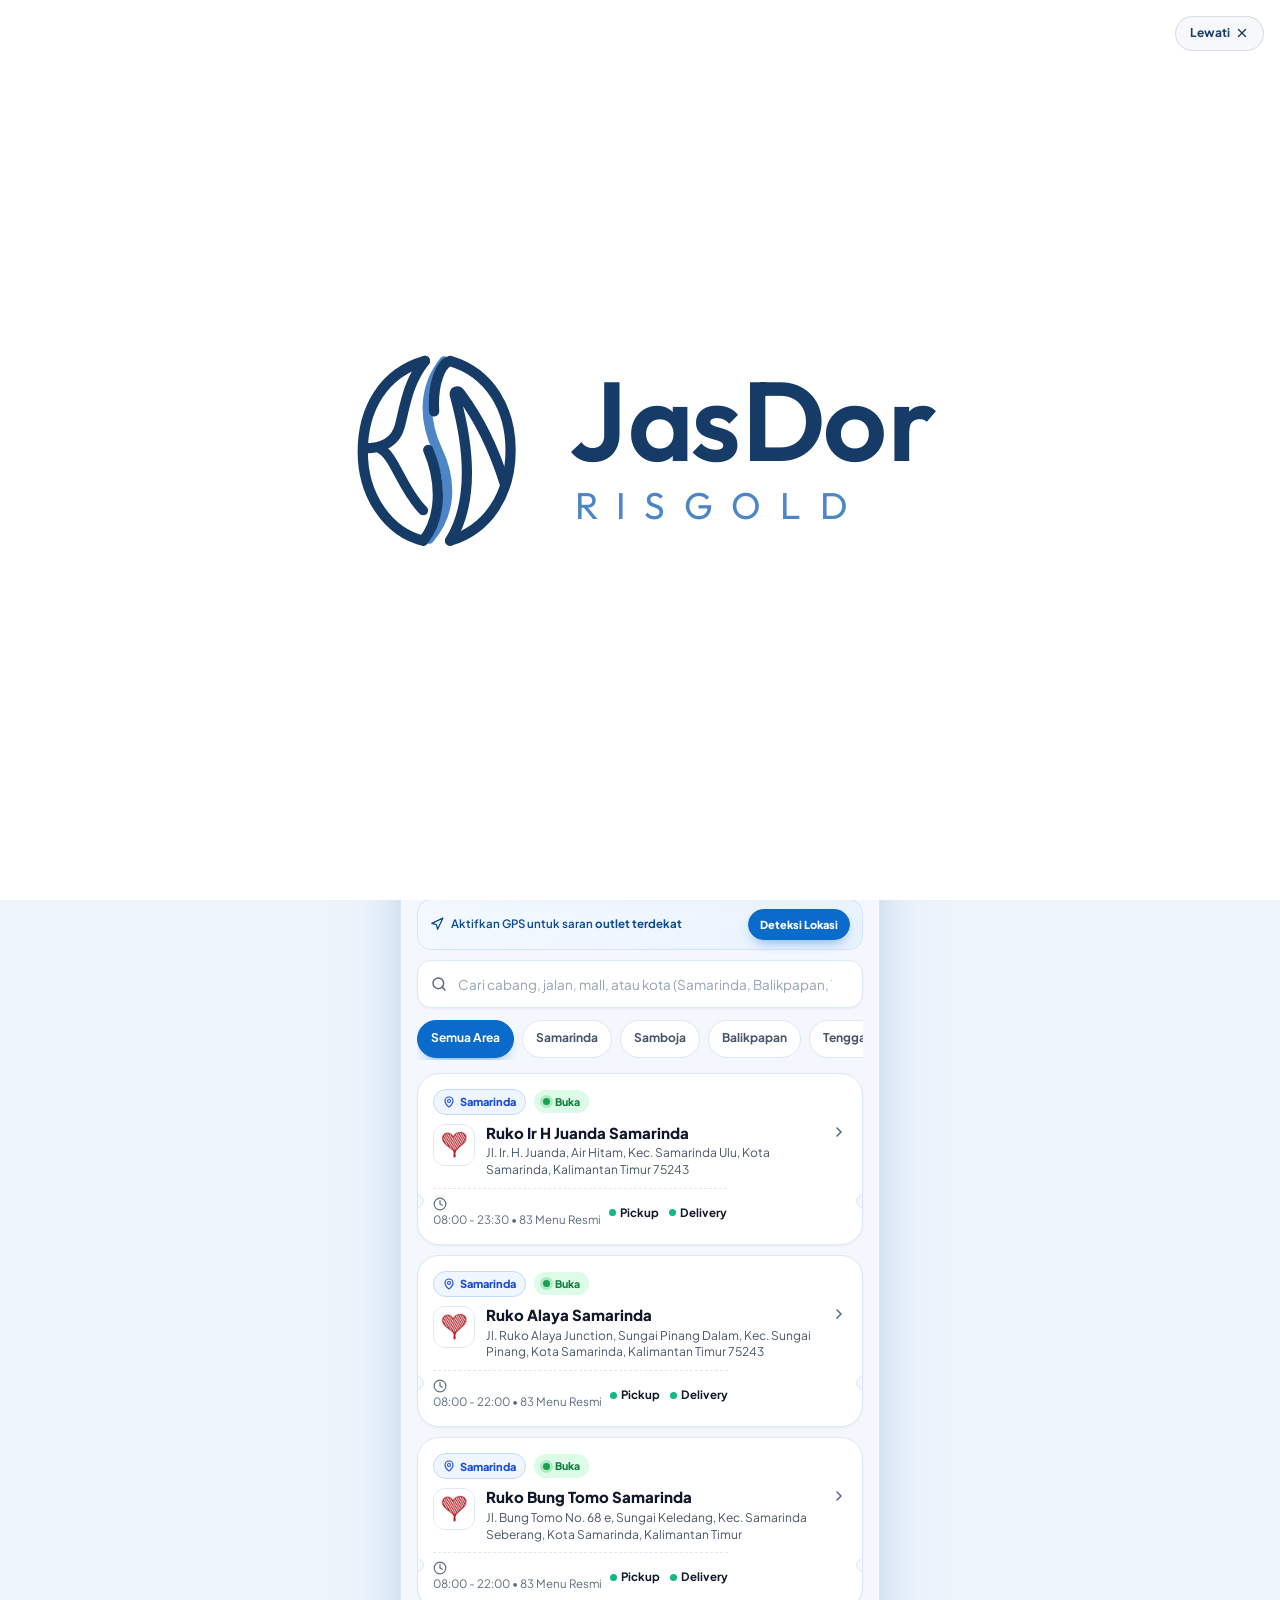
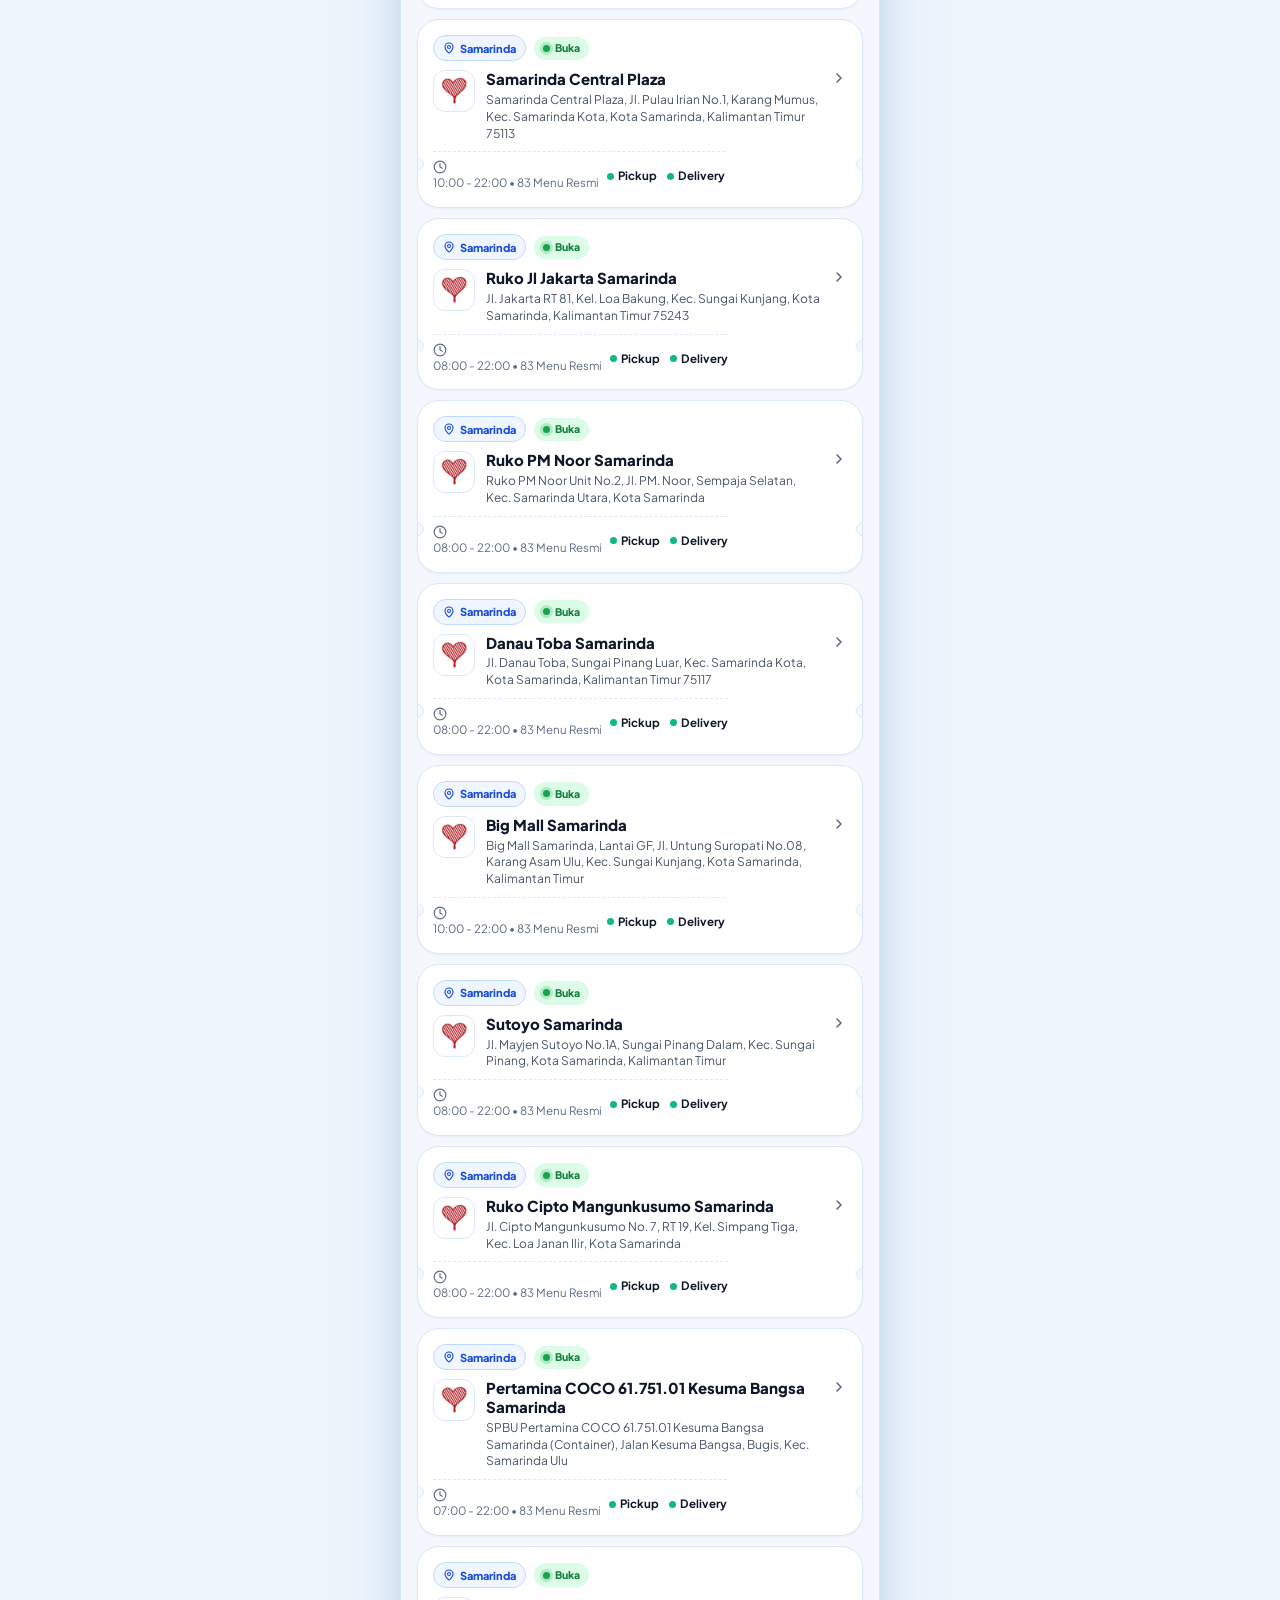
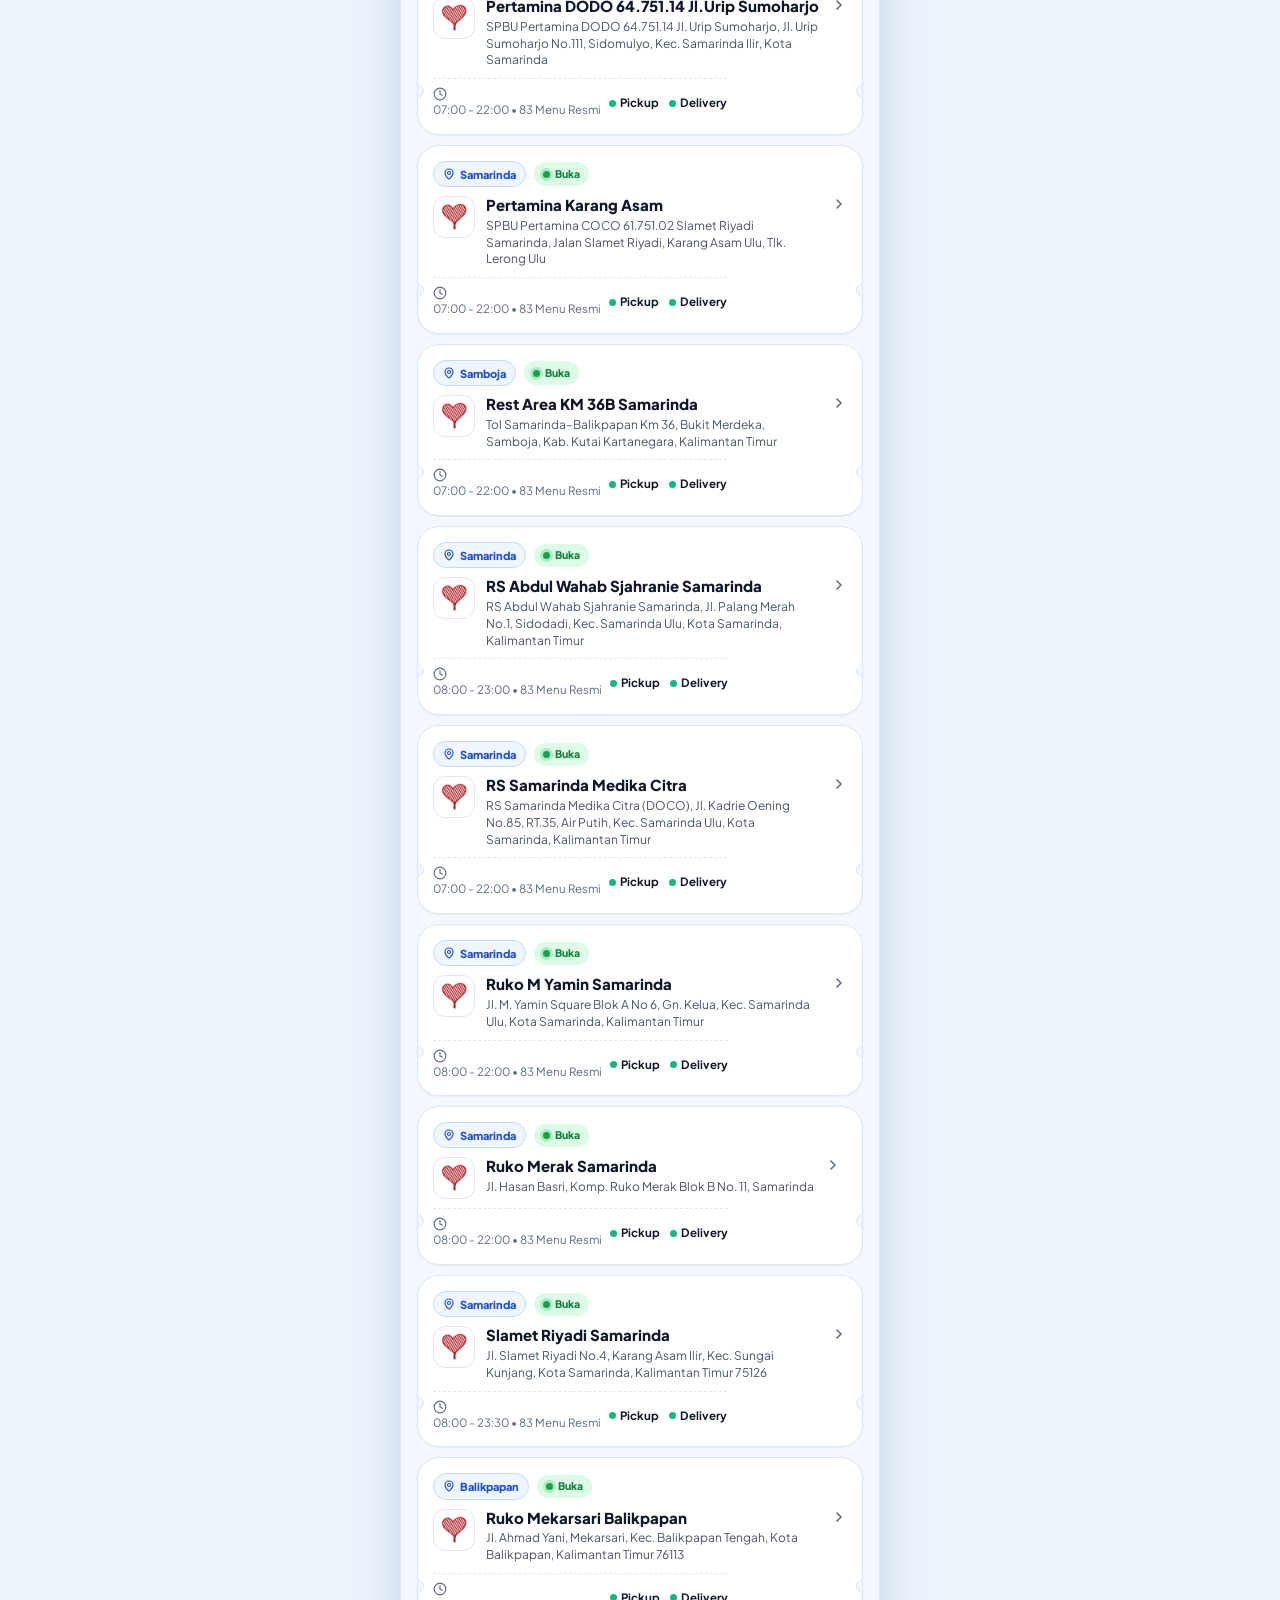
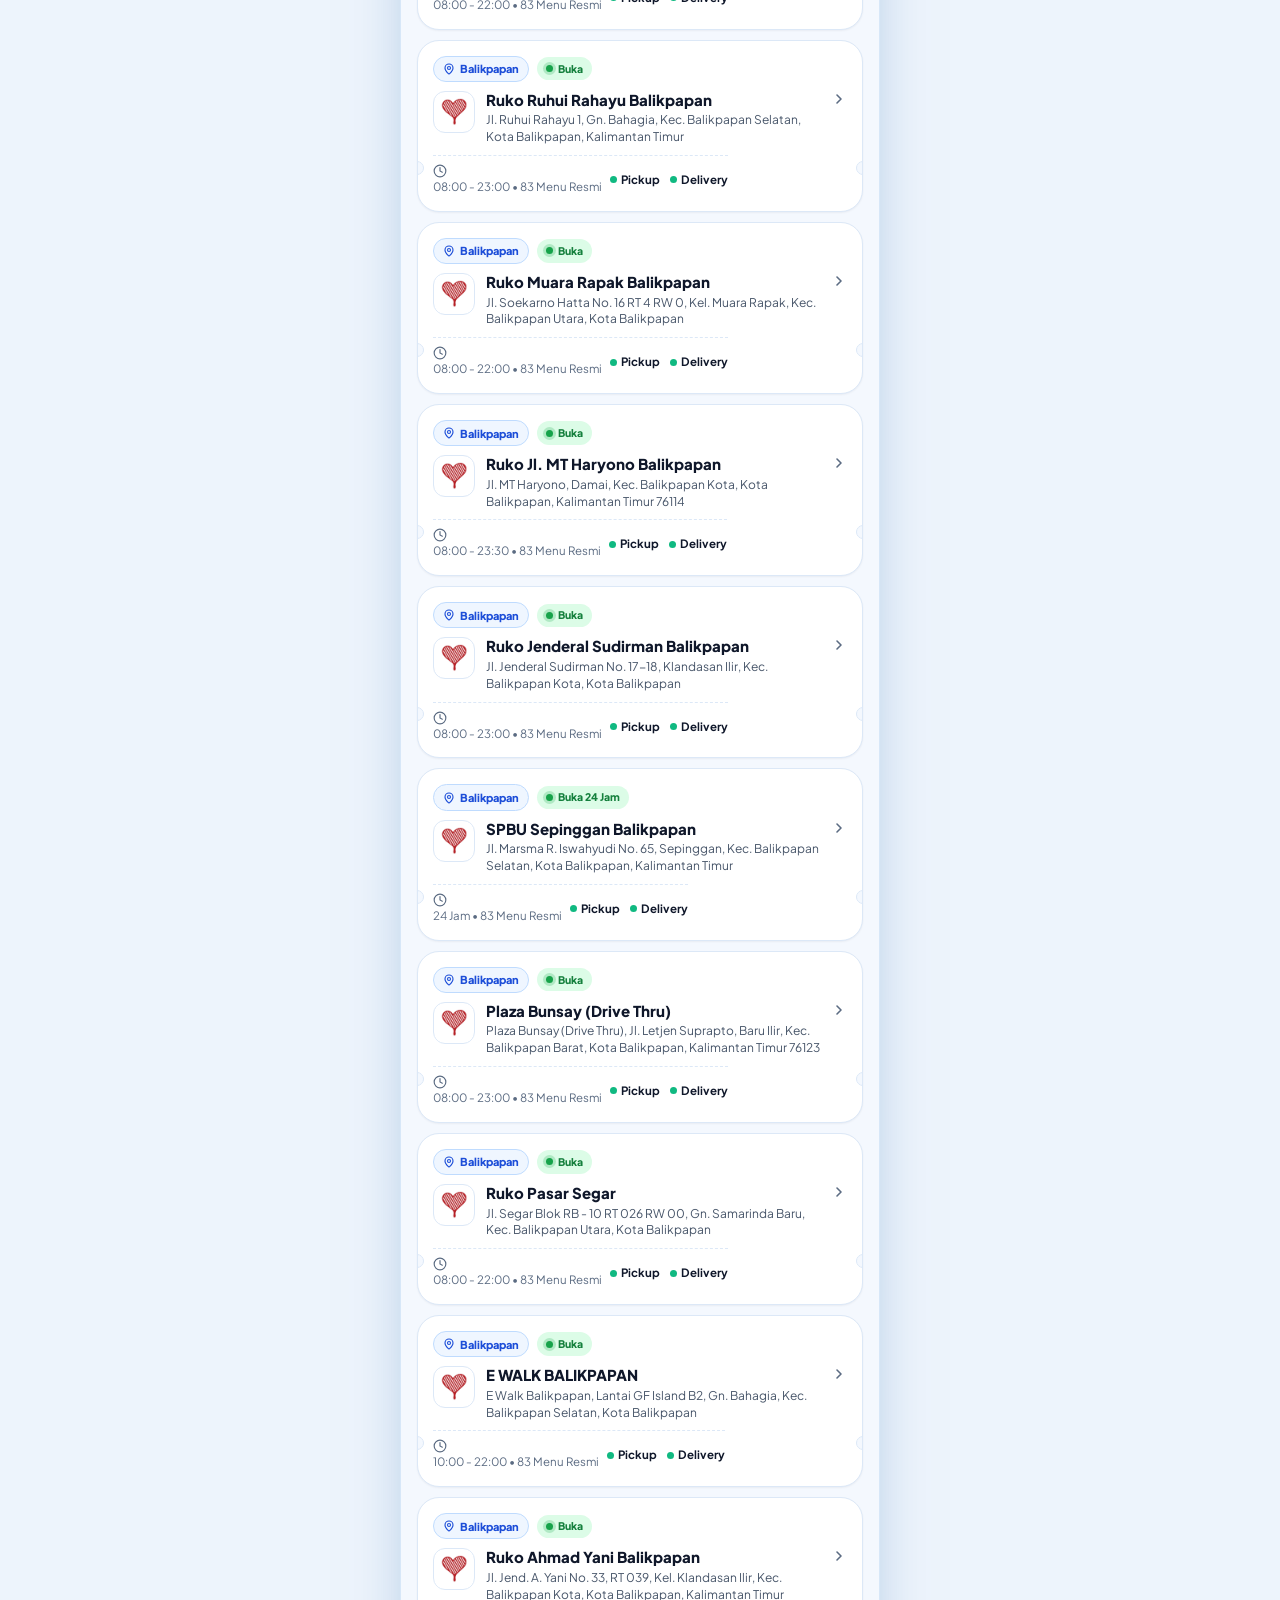
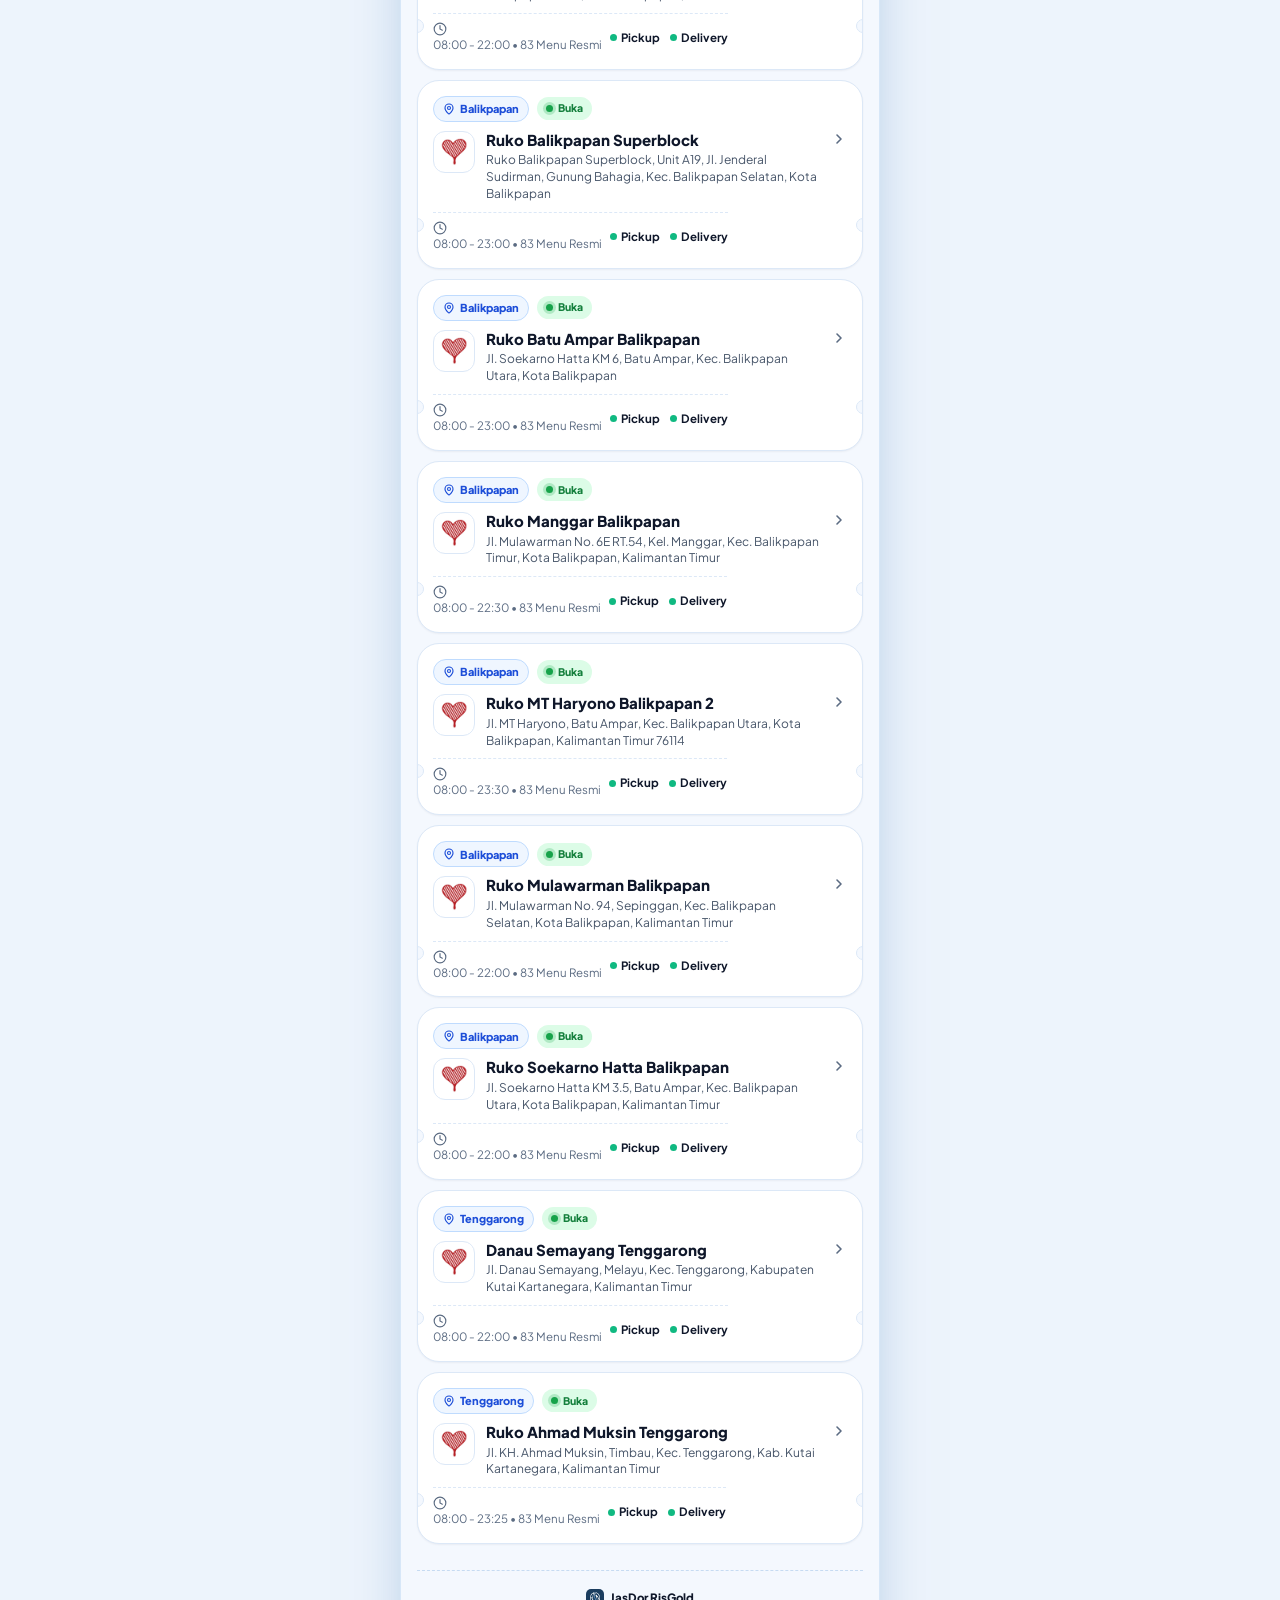
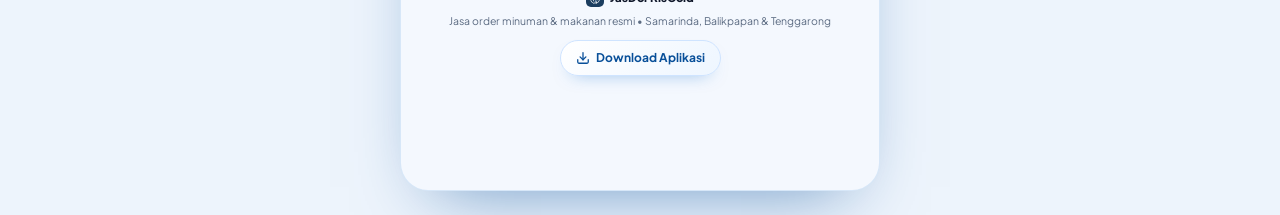
==== index.html @ 5df846c4 "feat: add digital JPG receipt, JasDor WA invoice, 1-tap admin partner share, and verified /review te" ====
<!DOCTYPE html>
<html lang="id">
<head>
  <meta charset="UTF-8" />
  <meta name="viewport" content="width=device-width, initial-scale=1, viewport-fit=cover" />
  <title>JasDor RisGold — Order Kopi &amp; Camilan Resmi Lebih Hemat</title>
  <meta name="description" content="Jasa order minuman dan makanan resmi dari Kopi Kenangan, Fore Coffee, dan Janji Jiwa di Samarinda, Balikpapan &amp; Tenggarong. Harga promo, pesanan rapi lewat WhatsApp." />
  <meta name="robots" content="index, follow" />
  <link rel="canonical" href="https://jasdor.web.id/" />
  <meta name="theme-color" content="#0B6BCB" />
  <meta name="color-scheme" content="light" />
  <meta property="og:site_name" content="JasDor RisGold" />
  <meta property="og:title" content="JasDor RisGold — Order Kopi &amp; Camilan Resmi Lebih Hemat" />
  <meta property="og:description" content="Jasa order minuman &amp; makanan resmi dari Kopi Kenangan, Fore Coffee, dan Janji Jiwa dengan harga promo outlet di Kalimantan Timur." />
  <meta property="og:type" content="website" />
  <meta property="og:url" content="https://jasdor.web.id/" />
  <meta property="og:image" content="https://jasdor.web.id/src/assets/app-icon-512.png" />
  <meta property="og:image:width" content="512" />
  <meta property="og:image:height" content="512" />
  <script type="application/ld+json">
  {
    "@context": "https://schema.org",
    "@graph": [
      {
        "@type": "Organization",
        "name": "JasDor RisGold",
        "url": "https://jasdor.web.id/",
        "logo": {
          "@type": "ImageObject",
          "url": "https://jasdor.web.id/src/assets/app-icon-512.png",
          "width": 512,
          "height": 512
        }
      },
      {
        "@type": "WebSite",
        "name": "JasDor RisGold",
        "url": "https://jasdor.web.id/",
        "description": "Jasa order minuman dan makanan resmi dari Kopi Kenangan, Fore Coffee, dan Janji Jiwa dengan harga lebih hemat."
      }
    ]
  }
  </script>

  <link rel="icon" href="/favicon.ico" sizes="any" />
  <link rel="shortcut icon" href="/favicon.ico" />
  <link rel="icon" type="image/png" sizes="48x48" href="/src/assets/favicon-48.png" />
  <link rel="icon" type="image/png" sizes="96x96" href="/src/assets/favicon-96.png" />
  <link rel="icon" type="image/png" sizes="192x192" href="/src/assets/app-icon-192.png" />
  <link rel="apple-touch-icon" sizes="180x180" href="/src/assets/apple-touch-icon.png" />
  <link rel="manifest" href="manifest.webmanifest" />
  <meta name="apple-mobile-web-app-capable" content="yes" />
  <meta name="mobile-web-app-capable" content="yes" />
  <meta name="apple-mobile-web-app-status-bar-style" content="default" />
  <meta name="apple-mobile-web-app-title" content="JasDor RisGold" />

  <link rel="preconnect" href="https://fonts.googleapis.com" />
  <link rel="preconnect" href="https://fonts.gstatic.com" crossorigin />
  <link href="https://fonts.googleapis.com/css2?family=Inter:wght@400;500;600;700&family=Outfit:wght@400;500;600;700&family=Plus+Jakarta+Sans:wght@400;500;600;700;800&display=swap" rel="stylesheet" />
  <link rel="preload" as="image" href="src/assets/header-wordmark.webp" />

  <link rel="stylesheet" href="src/css/app.css?v=6.8" />
  <link rel="stylesheet" href="src/css/brand-themes.css?v=6.4" />
</head>
<body>
  <a class="skip-link" href="#app-main">Lewati ke konten utama</a>

  <div class="app-shell">
    <div class="app-top">
      <header id="app-header" class="app-header"></header>
      <div id="step-progress" class="step-progress is-hidden" aria-live="polite"></div>
    </div>

    <main id="app-main" class="app-main" tabindex="-1"></main>

    <div id="bottom-bar" class="bottom-bar"></div>
    <nav id="bottom-nav" class="bottom-nav" aria-label="Navigasi Utama"></nav>
  </div>

  <div id="splash-root"></div>
  <div id="sheet-root"></div>
  <div id="modal-root"></div>
  <div id="toast-root" class="toast-root" aria-live="polite" aria-atomic="true"></div>

  <noscript>
    <div class="noscript-note">
      Aplikasi ini membutuhkan JavaScript. Aktifkan JavaScript di browser untuk mulai memesan.
    </div>
  </noscript>

  <!-- Data (Modular per Brand) -->
  <script src="src/data/config.js?v=6.8"></script>
  <script src="src/data/brands/tomoro.js?v=6.2"></script>
  <script src="src/data/brands/fore.js?v=6.2"></script>
  <script src="src/data/brands/kenangan.js?v=6.2"></script>
  <script src="src/data/brands/janji-jiwa.js?v=6.2"></script>
  <script src="src/data/brands.js?v=6.2"></script>
  <script src="src/data/outlets.js?v=6.2"></script>

  <!-- Core -->
  <script src="src/js/icons.js?v=6.7"></script>
  <script src="src/js/utils.js?v=6.7"></script>
  <script src="src/js/supabase-client.js?v=6.8"></script>
  <script src="src/js/store.js?v=6.2"></script>
  <script src="src/js/cart.js?v=6.2"></script>
  <script src="src/js/customizer.js?v=6.2"></script>
  <script src="src/js/whatsapp.js?v=6.8"></script>
  <script src="src/js/receipt-exporter.js?v=6.8"></script>
  <script src="src/js/splash-motion.js?v=6.4"></script>
  <script src="src/js/app.js?v=6.8"></script>
</body>
</html>
---- src/css/app.css ----
/* ============================================================
   DIBELIIN LEBIH MURAH — DESIGN SYSTEM
   Clean Blue Coffee Commerce
   Mobile-first • Blue & white • Professional
   ============================================================ */

/* ------------------------------------------------------------
   1. TOKENS
   ------------------------------------------------------------ */
:root {
  /* Surface */
  --bg: #f4f8fe;
  --bg-deep: #e8f1fc;
  --surface: #ffffff;
  --surface-soft: #eaf2fb;
  --surface-mute: #f7faff;

  /* Brand blue */
  --primary: #0b6bcb;
  --primary-strong: #084f99;
  --primary-ink: #0a4c90;
  --primary-soft: #e3f0ff;
  --primary-line: #cfe4ff;

  /* Ink */
  --ink: #0f172a;
  --body: #475569;
  --muted: #5b6b82;

  /* Lines */
  --border: #dce8f7;
  --border-strong: #c6dbf2;

  /* Status */
  --success: #047857;
  --success-soft: #ecfdf5;
  --warning: #b45309;
  --danger: #dc2626;
  --danger-soft: #fef2f2;
  --star: #f59e0b;
  --wa: #25d366;
  --wa-deep: #128c4a;

  /* Shape */
  --r-xs: 8px;
  --r-sm: 12px;
  --r-md: 14px;
  --r-lg: 18px;
  --r-xl: 24px;
  --r-2xl: 28px;

  /* Elevation */
  --shadow-xs: 0 1px 2px rgba(15, 23, 42, 0.05);
  --shadow-sm: 0 2px 10px -4px rgba(15, 23, 42, 0.12);
  --shadow-md: 0 16px 34px -22px rgba(11, 107, 203, 0.55);
  --shadow-lg: 0 30px 70px -34px rgba(8, 79, 153, 0.6);

  /* Motion */
  --ease: cubic-bezier(0.16, 1, 0.3, 1);
  --ease-out: cubic-bezier(0.22, 1, 0.36, 1);

  /* Layout */
  --shell: 480px;
  --pad: 16px;
  --safe-b: env(safe-area-inset-bottom, 0px);

  /* Typography — Official Coffee App Standard (Plus Jakarta Sans + Inter, Tabular Nums) */
  --font-heading: "Plus Jakarta Sans", "Inter", ui-sans-serif, system-ui, -apple-system,
    "Segoe UI", Roboto, sans-serif;
  --font-sans: "Plus Jakarta Sans", "Inter", ui-sans-serif, system-ui, -apple-system,
    "Segoe UI", Roboto, "Helvetica Neue", Arial, sans-serif;
  --font-mono: "Plus Jakarta Sans", "Inter", ui-sans-serif, system-ui, -apple-system,
    "Segoe UI", Roboto, sans-serif;
}

/* ------------------------------------------------------------
   2. RESET & BASE
   ------------------------------------------------------------ */
*,
*::before,
*::after {
  box-sizing: border-box;
}

html {
  -webkit-text-size-adjust: 100%;
  scroll-behavior: smooth;
  overflow-x: hidden;
  overflow-x: clip;
}

body {
  margin: 0;
  min-height: 100vh;
  min-height: 100dvh;
  overflow-x: clip;
  color: var(--ink);
  font-family: var(--font-sans);
  font-size: 15px;
  line-height: 1.55;
  font-feature-settings: "cv02", "cv03", "cv04", "cv11";
  background:
    radial-gradient(1100px 560px at 12% -8%, #dcebff 0%, transparent 55%),
    radial-gradient(900px 520px at 102% 6%, #e6f2ff 0%, transparent 52%),
    #edf4fc;
  -webkit-font-smoothing: antialiased;
  text-rendering: optimizeLegibility;
}

img,
svg {
  display: block;
  max-width: 100%;
}

img {
  border: 0;
}

button,
input,
select,
textarea {
  font: inherit;
  color: inherit;
}

button {
  cursor: pointer;
  -webkit-tap-highlight-color: transparent;
}

h1,
h2,
h3,
h4,
p {
  margin: 0;
}

a {
  color: var(--primary);
  text-decoration: none;
}

:where(button, a, input, select, textarea, [tabindex]):focus-visible {
  outline: 2px solid var(--primary);
  outline-offset: 2px;
}

::selection {
  background: var(--primary-soft);
  color: var(--primary-ink);
}

/* ------------------------------------------------------------
   3. UTILITIES
   ------------------------------------------------------------ */
.is-hidden {
  display: none !important;
}

.sr-only {
  position: absolute;
  width: 1px;
  height: 1px;
  padding: 0;
  margin: -1px;
  overflow: hidden;
  clip: rect(0, 0, 0, 0);
  white-space: nowrap;
  border: 0;
}

.no-scrollbar {
  scrollbar-width: none;
  -ms-overflow-style: none;
}

.no-scrollbar::-webkit-scrollbar {
  display: none;
}

.min-w-0 {
  min-width: 0;
}

.skip-link {
  position: fixed;
  top: 10px;
  left: 50%;
  z-index: 200;
  padding: 10px 16px;
  border-radius: 10px;
  background: var(--primary);
  color: #fff;
  font-size: 12px;
  font-weight: 700;
  transform: translate(-50%, -160%);
  transition: transform 0.2s var(--ease);
}

.skip-link:focus {
  transform: translate(-50%, 0);
}

/* Lucide size helpers (icons are inline SVG) */
.w-2\.5 { width: 0.625rem; }
.h-2\.5 { height: 0.625rem; }
.w-3 { width: 0.75rem; }
.h-3 { height: 0.75rem; }
.w-3\.5 { width: 0.875rem; }
.h-3\.5 { height: 0.875rem; }
.w-4 { width: 1rem; }
.h-4 { height: 1rem; }
.w-5 { width: 1.25rem; }
.h-5 { height: 1.25rem; }
.w-6 { width: 1.5rem; }
.h-6 { height: 1.5rem; }
.w-7 { width: 1.75rem; }
.h-7 { height: 1.75rem; }
.w-8 { width: 2rem; }
.h-8 { height: 2rem; }
.w-12 { width: 3rem; }
.h-12 { height: 3rem; }
.w-14 { width: 3.5rem; }
.h-14 { height: 3.5rem; }

/* ------------------------------------------------------------
   4. APP SHELL
   ------------------------------------------------------------ */
.app-shell {
  position: relative;
  width: 100%;
  max-width: var(--shell);
  min-height: 100vh;
  min-height: 100dvh;
  margin: 0 auto;
  background: var(--bg);
}

.app-top {
  position: sticky;
  top: 0;
  z-index: 40;
  background: rgba(244, 248, 254, 0.92);
  -webkit-backdrop-filter: blur(18px) saturate(150%);
  backdrop-filter: blur(18px) saturate(150%);
  border-bottom: 1px solid transparent;
  transition: border-color 0.25s var(--ease), box-shadow 0.25s var(--ease), background 0.25s var(--ease);
}

.app-top.is-scrolled {
  border-bottom-color: var(--border);
  box-shadow: 0 10px 24px -22px rgba(8, 79, 153, 0.8);
}

.app-header {
  display: flex;
  align-items: center;
  justify-content: space-between;
  gap: 12px;
  padding: 14px var(--pad) 10px;
}

.header-left {
  display: flex;
  align-items: center;
  gap: 10px;
  flex: 1;
  min-width: 0;
}

.header-copy {
  display: flex;
  flex-direction: column;
  min-width: 0;
}

.header-eyebrow {
  font-size: 10.5px;
  font-weight: 700;
  letter-spacing: 0.06em;
  text-transform: uppercase;
  color: var(--primary);
  white-space: nowrap;
  overflow: hidden;
  text-overflow: ellipsis;
}

.header-title {
  font-size: 17px;
  font-weight: 800;
  letter-spacing: -0.02em;
  line-height: 1.2;
  color: var(--ink);
  white-space: nowrap;
  overflow: hidden;
  text-overflow: ellipsis;
}

.header-subtitle {
  font-size: 11px;
  font-weight: 500;
  color: var(--muted);
  white-space: nowrap;
  overflow: hidden;
  text-overflow: ellipsis;
}

.logo-mark {
  display: grid;
  place-items: center;
  width: 42px;
  height: 42px;
  flex-shrink: 0;
  border-radius: 13px;
  overflow: hidden;
  color: #fff;
  background: #18385e;
  box-shadow: 0 8px 18px -10px rgba(24, 56, 94, 0.72);
}

.logo-mark-img {
  width: 100%;
  height: 100%;
  object-fit: cover;
  display: block;
}

.header-wordmark-wrap {
  display: flex;
  align-items: center;
  min-width: 0;
}

.header-wordmark-img {
  height: 40px;
  width: auto;
  max-width: 164px;
  object-fit: contain;
  display: block;
}

.icon-btn {
  display: grid;
  place-items: center;
  width: 44px;
  height: 44px;
  flex-shrink: 0;
  border: 1px solid var(--border);
  border-radius: 14px;
  background: var(--surface);
  color: var(--ink);
  box-shadow: var(--shadow-xs);
  transition: transform 0.15s var(--ease), background 0.2s var(--ease),
    border-color 0.2s var(--ease);
}

.icon-btn:active {
  transform: scale(0.94);
}

.header-back {
  background: rgba(255, 255, 255, 0.9);
}

.cart-btn {
  position: relative;
  display: grid;
  place-items: center;
  width: 44px;
  height: 44px;
  flex-shrink: 0;
  border: 1px solid var(--border);
  border-radius: 14px;
  background: var(--surface);
  color: var(--primary);
  box-shadow: var(--shadow-xs);
  transition: transform 0.15s var(--ease), box-shadow 0.2s var(--ease);
}

.cart-btn:active {
  transform: scale(0.94);
}

.cart-badge {
  position: absolute;
  top: -5px;
  right: -5px;
  display: grid;
  place-items: center;
  min-width: 19px;
  height: 19px;
  padding: 0 5px;
  border-radius: 999px;
  border: 2px solid var(--bg);
  background: var(--primary);
  color: #fff;
  font-size: 10px;
  font-weight: 800;
  line-height: 1;
  animation: badge-pop 0.3s var(--ease);
}

/* Step progress */
.step-progress {
  padding: 0 var(--pad) 12px;
}

.step-progress-inner {
  display: flex;
  flex-direction: column;
  gap: 7px;
}

.step-bars {
  display: flex;
  gap: 5px;
}

.step-bar {
  flex: 1;
  height: 4px;
  border-radius: 999px;
  background: #dbe7f5;
  overflow: hidden;
  transition: background 0.3s var(--ease);
}

.step-bar.is-done {
  background: #9cc6f4;
}

.step-bar.is-current {
  background: linear-gradient(90deg, #1180e8, #0b6bcb);
  box-shadow: 0 0 0 1px rgba(11, 107, 203, 0.14);
}

.app-main {
  padding: 4px var(--pad) 28px;
  outline: none;
  animation: page-in 0.4s var(--ease);
}

body.has-bottom-bar .app-main {
  padding-bottom: 108px;
}

/* ------------------------------------------------------------
   5. TYPOGRAPHY & SECTIONS
   ------------------------------------------------------------ */
.eyebrow {
  font-size: 10.5px;
  font-weight: 800;
  letter-spacing: 0.08em;
  text-transform: uppercase;
  color: var(--primary);
  margin-bottom: 2px;
}

.section {
  margin-top: 24px;
}

.section-head {
  display: flex;
  align-items: flex-end;
  justify-content: space-between;
  gap: 12px;
  margin-bottom: 12px;
}

.section-title {
  font-size: 18px;
  font-weight: 800;
  letter-spacing: -0.02em;
  line-height: 1.25;
  color: var(--ink);
}

.section-title.small {
  font-size: 15px;
}

.section-count {
  flex-shrink: 0;
  font-size: 10.5px;
  font-weight: 700;
  color: var(--primary-ink);
  background: var(--primary-soft);
  border: 1px solid var(--primary-line);
  padding: 4px 9px;
  border-radius: 999px;
  white-space: nowrap;
}

.section-head.compact {
  margin-bottom: 10px;
}

/* ------------------------------------------------------------
   6. HERO
   ------------------------------------------------------------ */
.hero-card {
  position: relative;
  overflow: hidden;
  margin-top: 4px;
  border: 1px solid var(--border);
  border-radius: var(--r-xl);
  background: var(--surface);
  box-shadow: var(--shadow-md);
}

.hero-media {
  position: relative;
  display: block;
  aspect-ratio: 16 / 9;
  overflow: hidden;
  background: linear-gradient(140deg, #d9e9fb, #eef6ff);
}

.hero-img {
  position: absolute;
  inset: 0;
  width: 100%;
  height: 100%;
  object-fit: cover;
  transform: scale(1.02);
  animation: hero-zoom 14s ease-in-out infinite alternate;
}

.hero-shade {
  position: absolute;
  inset: 0;
  background: linear-gradient(
    180deg,
    rgba(8, 40, 74, 0.08) 0%,
    rgba(8, 40, 74, 0.18) 55%,
    rgba(244, 248, 254, 0.96) 100%
  );
}

.hero-content {
  position: relative;
  margin-top: -30px;
  padding: 0 16px 16px;
}

.hero-eyebrow {
  display: inline-flex;
  align-items: center;
  gap: 5px;
  padding: 4px 9px;
  border-radius: 999px;
  background: rgba(255, 255, 255, 0.86);
  -webkit-backdrop-filter: blur(8px);
  backdrop-filter: blur(8px);
  border: 1px solid rgba(255, 255, 255, 0.9);
  box-shadow: var(--shadow-xs);
  color: var(--primary-ink);
  font-size: 10px;
  font-weight: 700;
  letter-spacing: 0.02em;
}

.hero-title {
  margin-top: 9px;
  font-size: 26px;
  font-weight: 800;
  letter-spacing: -0.035em;
  line-height: 1.12;
  color: var(--ink);
}

.hero-title span {
  color: var(--primary);
}

.hero-text {
  margin-top: 7px;
  font-size: 12.5px;
  line-height: 1.55;
  color: var(--body);
  max-width: 34ch;
}

.hero-brand-row {
  display: flex;
  align-items: center;
  margin-top: 13px;
}

.hero-brand-dot {
  display: grid;
  place-items: center;
  width: 28px;
  height: 28px;
  margin-right: -8px;
  border-radius: 999px;
  border: 2px solid #fff;
  background: var(--dot);
  color: #fff;
  font-size: 11px;
  font-weight: 800;
  box-shadow: var(--shadow-xs);
}

.hero-brand-note {
  margin-left: 16px;
  font-size: 10.5px;
  font-weight: 700;
  color: var(--muted);
}

/* ------------------------------------------------------------
   7. BRAND GRID
   ------------------------------------------------------------ */
.brand-grid {
  display: grid;
  grid-template-columns: repeat(2, minmax(0, 1fr));
  gap: 10px;
}

.brand-card {
  position: relative;
  display: flex;
  flex-direction: column;
  gap: 9px;
  min-height: 158px;
  padding: 13px;
  overflow: hidden;
  text-align: left;
  border: 1px solid color-mix(in srgb, var(--brand) 18%, #ffffff);
  border-radius: var(--r-lg);
  background:
    linear-gradient(158deg, #ffffff 18%, var(--brand-soft) 100%);
  box-shadow: var(--shadow-xs);
  transition: transform 0.18s var(--ease), box-shadow 0.25s var(--ease),
    border-color 0.2s var(--ease);
}

.brand-card:active {
  transform: scale(0.975);
}

.brand-card-glow {
  position: absolute;
  top: -46px;
  right: -40px;
  width: 118px;
  height: 118px;
  border-radius: 999px;
  background: radial-gradient(circle, var(--brand) 0%, transparent 70%);
  opacity: 0.16;
  pointer-events: none;
}

.brand-card-top {
  display: flex;
  align-items: center;
  justify-content: space-between;
  gap: 6px;
  position: relative;
}

.brand-monogram {
  display: grid;
  place-items: center;
  width: 44px;
  height: 44px;
  overflow: hidden;
  border-radius: 14px;
  background: #fff;
  border: 1px solid rgba(15, 23, 42, 0.08);
  color: var(--brand-deep);
  font-size: 18px;
  font-weight: 800;
  box-shadow: var(--shadow-xs);
}

.brand-logo img {
  width: 100%;
  height: 100%;
  object-fit: cover;
}

.brand-rating {
  display: inline-flex;
  align-items: center;
  gap: 4px;
  padding: 4px 8px;
  border-radius: 999px;
  background: rgba(255, 255, 255, 0.88);
  border: 1px solid rgba(15, 23, 42, 0.06);
  color: var(--brand-deep);
  font-family: var(--font-mono);
  font-size: 11.5px;
  font-weight: 700;
}

.brand-rating svg {
  color: var(--star);
}

.brand-card-body {
  display: flex;
  flex-direction: column;
  gap: 4px;
  position: relative;
}

.brand-promo {
  align-self: flex-start;
  padding: 3.5px 8px;
  border-radius: 999px;
  background: rgba(255, 255, 255, 0.9);
  border: 1px solid color-mix(in srgb, var(--brand) 22%, transparent);
  color: var(--brand-deep);
  font-size: 11px;
  font-weight: 800;
  letter-spacing: 0.03em;
  text-transform: uppercase;
}

.brand-name {
  font-size: 16px;
  font-weight: 800;
  letter-spacing: -0.02em;
  line-height: 1.25;
  color: var(--ink);
}

.brand-tagline {
  display: -webkit-box;
  -webkit-line-clamp: 2;
  -webkit-box-orient: vertical;
  overflow: hidden;
  font-size: 12.5px;
  line-height: 1.45;
  color: var(--body);
}

.brand-card-foot {
  display: flex;
  align-items: center;
  justify-content: space-between;
  gap: 6px;
  margin-top: auto;
  padding-top: 6px;
  border-top: 1px dashed color-mix(in srgb, var(--brand) 18%, transparent);
  position: relative;
}

.brand-menu-count {
  font-size: 11.5px;
  font-weight: 600;
  color: var(--body);
}

.brand-cta {
  display: inline-flex;
  align-items: center;
  gap: 4px;
  font-size: 12px;
  font-weight: 800;
  color: var(--brand-deep);
}

/* ------------------------------------------------------------
   8. HORIZONTAL RAIL & PROMO CARDS
   ------------------------------------------------------------ */
.h-scroll {
  display: flex;
  gap: 12px;
  overflow-x: auto;
  margin-inline: calc(var(--pad) * -1);
  padding: 2px var(--pad) 6px;
  scroll-snap-type: x proximity;
  scroll-padding-inline: var(--pad);
  -webkit-overflow-scrolling: touch;
}

.promo-card {
  flex: 0 0 166px;
  width: 166px;
  padding: 0;
  overflow: hidden;
  text-align: left;
  border: 1px solid var(--border);
  border-radius: var(--r-md);
  background: var(--surface);
  box-shadow: var(--shadow-xs);
  scroll-snap-align: start;
  transition: transform 0.18s var(--ease), box-shadow 0.25s var(--ease);
}

.promo-card:active {
  transform: scale(0.975);
}

.promo-rail {
  scroll-snap-type: x mandatory;
}

.promo-card.is-compact {
  flex-basis: 142px;
  width: 142px;
}

.promo-card.is-compact .promo-media {
  aspect-ratio: 1 / 1;
}

.promo-card.is-compact .promo-name {
  font-size: 11.5px;
}

.promo-media {
  position: relative;
  display: block;
  aspect-ratio: 4 / 3;
  overflow: hidden;
  background: var(--surface-soft);
}

.promo-img {
  position: absolute;
  inset: 0;
  width: 100%;
  height: 100%;
  object-fit: cover;
  transition: transform 0.5s var(--ease);
}

.promo-card:hover .promo-img {
  transform: scale(1.05);
}

.promo-body {
  display: flex;
  flex-direction: column;
  gap: 2px;
  padding: 9px 10px 11px;
}

.promo-brand {
  font-size: 9.5px;
  font-weight: 800;
  letter-spacing: 0.06em;
  text-transform: uppercase;
  color: var(--primary);
}

.promo-name {
  display: -webkit-box;
  -webkit-line-clamp: 2;
  -webkit-box-orient: vertical;
  overflow: hidden;
  min-height: 32px;
  font-size: 12px;
  font-weight: 700;
  line-height: 1.32;
  color: var(--ink);
}

.promo-price {
  display: flex;
  align-items: baseline;
  gap: 5px;
  margin-top: 3px;
}

.promo-price strong {
  font-size: 13px;
  font-weight: 800;
  color: var(--ink);
}

.promo-price s {
  font-size: 10px;
  color: var(--muted);
}

/* Badges */
.badge {
  display: inline-flex;
  align-items: center;
  gap: 3px;
  padding: 3px 7px;
  border-radius: 999px;
  font-size: 9.5px;
  font-weight: 800;
  line-height: 1.2;
  letter-spacing: 0.01em;
  white-space: nowrap;
}

.badge-save {
  background: #e11d48;
  color: #fff;
  box-shadow: 0 4px 10px -6px rgba(225, 29, 72, 0.9);
}

.badge-best {
  background: rgba(15, 23, 42, 0.72);
  color: #fff;
  -webkit-backdrop-filter: blur(6px);
  backdrop-filter: blur(6px);
}

.promo-media .badge,
.product-media > .badge {
  position: absolute;
  top: 8px;
  left: 8px;
}

/* ------------------------------------------------------------
   9. STEPS, TRUST, FOOTER
   ------------------------------------------------------------ */
.steps-list {
  display: grid;
  gap: 9px;
}

.step-item {
  display: flex;
  align-items: flex-start;
  gap: 12px;
  padding: 12px 13px;
  border: 1px solid var(--border);
  border-radius: var(--r-md);
  background: var(--surface);
  box-shadow: var(--shadow-xs);
}

.step-icon {
  display: grid;
  place-items: center;
  width: 40px;
  height: 40px;
  flex-shrink: 0;
  border-radius: 12px;
  background: var(--primary-soft);
  color: var(--primary);
}

.step-item strong {
  display: block;
  font-size: 12.5px;
  font-weight: 800;
  color: var(--ink);
}

.step-item p {
  margin-top: 2px;
  font-size: 11px;
  line-height: 1.45;
  color: var(--body);
}

.trust-row {
  display: grid;
  grid-template-columns: repeat(3, minmax(0, 1fr));
  gap: 8px;
  margin-top: 20px;
}

.trust-item {
  display: flex;
  flex-direction: column;
  align-items: center;
  gap: 3px;
  padding: 12px 7px;
  text-align: center;
  border: 1px solid var(--border);
  border-radius: var(--r-md);
  background: var(--surface);
  box-shadow: var(--shadow-xs);
}

.trust-icon {
  display: grid;
  place-items: center;
  width: 34px;
  height: 34px;
  margin-bottom: 3px;
  border-radius: 999px;
  background: var(--primary-soft);
  color: var(--primary);
}

.trust-item strong {
  font-size: 10.5px;
  font-weight: 800;
  line-height: 1.25;
  color: var(--ink);
}

.trust-item small {
  font-size: 9.5px;
  line-height: 1.3;
  color: var(--muted);
}

.app-footer {
  margin-top: 26px;
  padding: 18px 0 6px;
  border-top: 1px dashed var(--border-strong);
  text-align: center;
}

.footer-brand {
  display: inline-flex;
  align-items: center;
  gap: 6px;
  margin-bottom: 6px;
  font-size: 11.5px;
  font-weight: 800;
  color: var(--ink);
}

.footer-brand svg {
  color: var(--primary);
}

.app-footer p {
  font-size: 10.5px;
  line-height: 1.6;
  color: var(--muted);
}

.app-footer p + p {
  margin-top: 2px;
}

/* Last order */
.last-order-card {
  display: flex;
  align-items: center;
  gap: 11px;
  padding: 12px;
  border: 1px solid var(--border);
  border-radius: var(--r-md);
  background: var(--surface);
  box-shadow: var(--shadow-xs);
}

.last-order-icon {
  display: grid;
  place-items: center;
  width: 40px;
  height: 40px;
  flex-shrink: 0;
  border-radius: 12px;
  background: var(--primary-soft);
  color: var(--primary);
}

.last-order-copy {
  display: flex;
  flex-direction: column;
  gap: 1px;
  flex: 1;
  min-width: 0;
}

.last-order-copy strong {
  font-size: 12px;
  font-weight: 800;
  color: var(--ink);
  white-space: nowrap;
  overflow: hidden;
  text-overflow: ellipsis;
}

.last-order-copy span {
  font-size: 10.5px;
  color: var(--muted);
}

/* ------------------------------------------------------------
   10. BRAND / OUTLET STRIP
   ------------------------------------------------------------ */
.brand-strip,
.outlet-strip {
  display: flex;
  align-items: center;
  gap: 12px;
  padding: 13px;
  border: 1px solid color-mix(in srgb, var(--brand) 16%, #ffffff);
  border-radius: var(--r-lg);
  background: linear-gradient(140deg, #ffffff 20%, var(--brand-soft) 100%);
  box-shadow: var(--shadow-xs);
}

.brand-strip-logo,
.outlet-strip-logo {
  display: grid;
  place-items: center;
  width: 46px;
  height: 46px;
  flex-shrink: 0;
  border-radius: 14px;
  background: #fff;
  border: 1px solid rgba(15, 23, 42, 0.06);
  color: var(--brand-deep);
  font-size: 19px;
  font-weight: 800;
  box-shadow: var(--shadow-xs);
}

.brand-strip-copy,
.outlet-strip-copy {
  flex: 1;
  min-width: 0;
}

.brand-strip-copy h2,
.outlet-strip-copy h2 {
  font-size: 14.5px;
  font-weight: 800;
  letter-spacing: -0.015em;
  line-height: 1.3;
  color: var(--ink);
  white-space: nowrap;
  overflow: hidden;
  text-overflow: ellipsis;
}

.brand-strip-copy > span,
.outlet-strip-copy > span {
  display: inline-flex;
  align-items: center;
  gap: 4px;
  margin-top: 2px;
  max-width: 100%;
  font-size: 10.5px;
  color: var(--muted);
  white-space: nowrap;
  overflow: hidden;
  text-overflow: ellipsis;
}

/* ------------------------------------------------------------
   11. SEARCH & CHIPS
   ------------------------------------------------------------ */
.search-field {
  display: flex;
  align-items: center;
  gap: 9px;
  height: 48px;
  padding: 0 13px;
  margin-bottom: 12px;
  border: 1px solid var(--border);
  border-radius: var(--r-md);
  background: var(--surface);
  color: var(--muted);
  box-shadow: var(--shadow-xs);
  transition: border-color 0.2s var(--ease), box-shadow 0.2s var(--ease);
}

.search-field:focus-within {
  border-color: var(--primary);
  box-shadow: 0 0 0 3px rgba(11, 107, 203, 0.12);
}

.search-field svg {
  flex-shrink: 0;
  color: var(--muted);
}

.search-input {
  flex: 1;
  min-width: 0;
  height: 100%;
  border: 0;
  outline: 0;
  background: transparent;
  color: var(--ink);
  font-size: 16px;
}

.search-input::placeholder {
  color: #94a3b8;
  font-size: 13.5px;
}

.chip-row {
  display: flex;
  gap: 8px;
  overflow-x: auto;
  margin-bottom: 13px;
  padding-bottom: 2px;
  -webkit-overflow-scrolling: touch;
}

.chip {
  flex-shrink: 0;
  min-height: 38px;
  padding: 0 13px;
  border: 1px solid var(--border);
  border-radius: 999px;
  background: var(--surface);
  color: var(--body);
  font-size: 12px;
  font-weight: 700;
  transition: background 0.2s var(--ease), color 0.2s var(--ease),
    border-color 0.2s var(--ease), transform 0.15s var(--ease);
}

.chip:active {
  transform: scale(0.96);
}

.chip.is-active {
  border-color: var(--primary);
  background: var(--primary);
  color: #fff;
  box-shadow: 0 8px 16px -10px rgba(11, 107, 203, 0.9);
}

/* ------------------------------------------------------------
   12. OUTLET LIST
   ------------------------------------------------------------ */
.outlet-list {
  display: grid;
  gap: 10px;
}

.outlet-card {
  display: flex;
  align-items: center;
  gap: 12px;
  width: 100%;
  padding: 13px;
  text-align: left;
  border: 1px solid var(--border);
  border-radius: var(--r-md);
  background: var(--surface);
  box-shadow: var(--shadow-xs);
  transition: transform 0.18s var(--ease), border-color 0.2s var(--ease),
    box-shadow 0.25s var(--ease);
}

.outlet-card:active {
  transform: scale(0.985);
}

.outlet-icon {
  display: grid;
  place-items: center;
  width: 42px;
  height: 42px;
  flex-shrink: 0;
  border-radius: 13px;
  background: var(--primary-soft);
  color: var(--primary);
}

.outlet-copy {
  display: flex;
  flex-direction: column;
  gap: 3px;
  flex: 1;
  min-width: 0;
}

.outlet-title-row {
  display: flex;
  align-items: center;
  justify-content: space-between;
  gap: 8px;
}

.outlet-name {
  font-size: 13px;
  font-weight: 800;
  line-height: 1.3;
  color: var(--ink);
  overflow: hidden;
  text-overflow: ellipsis;
  white-space: nowrap;
}

.open-badge {
  display: inline-flex;
  align-items: center;
  gap: 3px;
  flex-shrink: 0;
  padding: 3px 7px;
  border-radius: 999px;
  background: var(--success-soft);
  color: var(--success);
  font-size: 9.5px;
  font-weight: 800;
}

.outlet-address {
  font-size: 11px;
  line-height: 1.4;
  color: var(--muted);
}

.outlet-meta {
  display: flex;
  flex-wrap: wrap;
  gap: 3px 10px;
  margin-top: 2px;
  font-size: 10px;
  color: var(--muted);
}

.outlet-meta span {
  display: inline-flex;
  align-items: center;
  gap: 3px;
}

.outlet-arrow {
  flex-shrink: 0;
  color: var(--muted);
}

/* Note card */
.note-card {
  display: flex;
  align-items: flex-start;
  gap: 9px;
  margin-top: 14px;
  padding: 11px 12px;
  border: 1px solid #d8e8fb;
  border-radius: var(--r-sm);
  background: #f1f7ff;
  color: var(--primary-ink);
}

.note-card svg {
  flex-shrink: 0;
  margin-top: 1px;
  color: var(--primary);
}

.note-card p {
  font-size: 11px;
  line-height: 1.5;
}

/* ------------------------------------------------------------
   13. MENU & PRODUCT CARDS
   ------------------------------------------------------------ */
.menu-section {
  margin-top: 16px;
}

.menu-toolbar {
  display: flex;
  align-items: flex-end;
  justify-content: space-between;
  gap: 12px;
  margin: 2px 0 12px;
}

.menu-count {
  display: block;
  margin-top: 2px;
  font-size: 10.5px;
  color: var(--muted);
}

.sort-field {
  position: relative;
  display: inline-flex;
  align-items: center;
  height: 40px;
  padding: 0 8px;
  border: 1px solid var(--border);
  border-radius: var(--r-sm);
  background: var(--surface);
  color: var(--body);
  box-shadow: var(--shadow-xs);
}

.sort-field svg {
  position: absolute;
  right: 8px;
  pointer-events: none;
  color: var(--muted);
}

.sort-select {
  height: 100%;
  padding: 0 20px 0 4px;
  border: 0;
  outline: 0;
  background: transparent;
  color: var(--body);
  font-size: 12px;
  font-weight: 700;
  -webkit-appearance: none;
  appearance: none;
}

.best-section {
  margin-bottom: 18px;
}

.product-grid {
  display: grid;
  grid-template-columns: repeat(2, minmax(0, 1fr));
  gap: 11px;
}

.product-card {
  position: relative;
  display: flex;
  flex-direction: column;
  padding: 0;
  overflow: hidden;
  text-align: left;
  border: 1px solid var(--border);
  border-radius: var(--r-lg);
  background: var(--surface);
  box-shadow: var(--shadow-xs);
  transition: transform 0.18s var(--ease), box-shadow 0.25s var(--ease),
    border-color 0.2s var(--ease);
}

.product-card:active {
  transform: scale(0.975);
}

.product-media {
  position: relative;
  display: block;
  aspect-ratio: 1 / 1;
  overflow: hidden;
  background: linear-gradient(150deg, #e7f1fd, #f7fbff);
}

.product-img {
  position: absolute;
  inset: 0;
  width: 100%;
  height: 100%;
  object-fit: cover;
  transition: transform 0.5s var(--ease);
}

.product-card:hover .product-img {
  transform: scale(1.05);
}

.product-badges {
  position: absolute;
  top: 8px;
  left: 8px;
  display: flex;
  flex-direction: column;
  align-items: flex-start;
  gap: 4px;
}

.product-add {
  position: absolute;
  right: 8px;
  bottom: 8px;
  display: grid;
  place-items: center;
  width: 32px;
  height: 32px;
  border-radius: 999px;
  border: 2px solid #fff;
  background: linear-gradient(140deg, #1180e8, #0b6bcb);
  color: #fff;
  box-shadow: 0 8px 16px -8px rgba(11, 107, 203, 0.95);
  transition: transform 0.18s var(--ease);
}

.product-card:active .product-add {
  transform: scale(0.9);
}

.product-body {
  display: flex;
  flex-direction: column;
  gap: 4px;
  flex: 1;
  padding: 12px;
}

.product-category {
  font-size: 10.5px;
  font-weight: 800;
  letter-spacing: 0.06em;
  text-transform: uppercase;
  color: var(--primary);
}

.product-name {
  display: -webkit-box;
  -webkit-line-clamp: 2;
  -webkit-box-orient: vertical;
  overflow: hidden;
  min-height: 36px;
  font-size: 14px;
  font-weight: 800;
  line-height: 1.32;
  letter-spacing: -0.015em;
  color: var(--ink);
}

.product-desc {
  display: -webkit-box;
  -webkit-line-clamp: 2;
  -webkit-box-orient: vertical;
  overflow: hidden;
  font-size: 12px;
  line-height: 1.45;
  color: var(--body);
}

.product-price-row {
  display: flex;
  align-items: flex-end;
  justify-content: space-between;
  gap: 6px;
  margin-top: auto;
  padding-top: 6px;
}

.product-price {
  display: flex;
  flex-wrap: wrap;
  align-items: baseline;
  gap: 5px;
  font-variant-numeric: tabular-nums;
}

.product-price strong {
  font-family: var(--font-mono);
  font-size: 14px;
  font-weight: 800;
  letter-spacing: -0.02em;
  color: var(--primary-strong);
}

.product-price s {
  font-family: var(--font-mono);
  font-size: 11px;
  color: var(--muted);
}

.product-save-chip {
  display: inline-flex;
  align-items: center;
  align-self: flex-start;
  padding: 2px 7px;
  margin-top: 2px;
  border-radius: 6px;
  background: var(--success-soft);
  color: var(--success);
  font-family: var(--font-mono);
  font-size: 10.5px;
  font-weight: 700;
}

.product-rating {
  display: inline-flex;
  align-items: center;
  gap: 3px;
  flex-shrink: 0;
  font-family: var(--font-mono);
  font-size: 11.5px;
  font-weight: 700;
  color: var(--body);
}

.product-rating svg {
  color: var(--star);
}

/* Media fallback (behind every photo) */
.media-fallback {
  position: absolute;
  inset: 0;
  display: grid;
  place-items: center;
  background: linear-gradient(150deg, #e7f1fd, #f8fbff);
  color: #a9c8ea;
}

.media-fallback svg {
  width: 34%;
  height: 34%;
  max-width: 44px;
  max-height: 44px;
}

/* ------------------------------------------------------------
   14. EMPTY STATES
   ------------------------------------------------------------ */
.empty-state {
  display: flex;
  flex-direction: column;
  align-items: center;
  gap: 5px;
  padding: 36px 22px;
  text-align: center;
  border: 1px dashed var(--border-strong);
  border-radius: var(--r-xl);
  background: var(--surface);
}

.empty-state.compact {
  padding: 26px 18px;
}

.empty-icon {
  display: grid;
  place-items: center;
  width: 62px;
  height: 62px;
  margin-bottom: 5px;
  border-radius: 999px;
  background: var(--primary-soft);
  color: var(--primary);
}

.empty-state h2,
.empty-state h3 {
  font-size: 16px;
  font-weight: 800;
  color: var(--ink);
}

.empty-state p {
  max-width: 280px;
  font-size: 12px;
  line-height: 1.55;
  color: var(--body);
}

.empty-state button {
  margin-top: 8px;
}

.cart-empty {
  margin-top: 8px;
}

/* ------------------------------------------------------------
   15. CART
   ------------------------------------------------------------ */
.cart-list {
  display: grid;
  gap: 10px;
  margin-bottom: 12px;
}

.cart-item {
  display: flex;
  gap: 11px;
  padding: 12px;
  border: 1px solid var(--border);
  border-radius: var(--r-md);
  background: var(--surface);
  box-shadow: var(--shadow-xs);
  animation: card-in 0.35s var(--ease) both;
}

.cart-media {
  position: relative;
  width: 62px;
  height: 62px;
  flex-shrink: 0;
  overflow: hidden;
  border-radius: 12px;
  background: var(--surface-soft);
}

.cart-img {
  position: absolute;
  inset: 0;
  width: 100%;
  height: 100%;
  object-fit: cover;
}

.cart-copy {
  flex: 1;
  min-width: 0;
}

.cart-title-row {
  display: flex;
  align-items: flex-start;
  justify-content: space-between;
  gap: 8px;
}

.cart-title-row h3 {
  font-size: 12.5px;
  font-weight: 800;
  line-height: 1.35;
  color: var(--ink);
}

.icon-btn.danger {
  width: 44px;
  height: 44px;
  margin: -10px -8px 0 0;
  border-color: transparent;
  background: transparent;
  color: var(--muted);
  box-shadow: none;
}

.icon-btn.danger:active {
  background: var(--danger-soft);
  color: var(--danger);
}

.cart-options {
  margin-top: 3px;
  font-size: 10.5px;
  line-height: 1.5;
  color: var(--muted);
}

.cart-notes {
  display: inline-block;
  margin-top: 5px;
  padding: 3px 8px;
  border-radius: 7px;
  background: #fffbeb;
  color: var(--warning);
  font-size: 10px;
  line-height: 1.4;
}

.cart-bottom {
  display: flex;
  align-items: center;
  justify-content: space-between;
  gap: 10px;
  margin-top: 8px;
}

.cart-bottom strong {
  font-size: 13px;
  font-weight: 800;
  color: var(--ink);
}

/* Quantity stepper */
.qty-stepper {
  display: inline-flex;
  align-items: center;
  gap: 2px;
  padding: 2px;
  border: 1px solid var(--border);
  border-radius: 999px;
  background: var(--surface-soft);
}

.qty-btn {
  display: grid;
  place-items: center;
  width: 44px;
  height: 44px;
  border: 0;
  border-radius: 999px;
  background: #fff;
  color: var(--ink);
  box-shadow: var(--shadow-xs);
  transition: transform 0.15s var(--ease), background 0.2s var(--ease);
}

.qty-btn:active {
  transform: scale(0.9);
  background: var(--primary-soft);
  color: var(--primary);
}

.qty-value {
  min-width: 24px;
  text-align: center;
  font-size: 13px;
  font-weight: 800;
  color: var(--ink);
}

.qty-stepper.small {
  padding: 1px;
}

.qty-stepper.small .qty-btn {
  width: 40px;
  height: 40px;
}

.qty-stepper.small .qty-value {
  min-width: 20px;
  font-size: 12px;
}

/* ------------------------------------------------------------
   16. SUMMARY
   ------------------------------------------------------------ */
.summary-card {
  margin-top: 16px;
  padding: 15px;
  border: 1px solid var(--border);
  border-radius: var(--r-lg);
  background: var(--surface);
  box-shadow: var(--shadow-sm);
}

.summary-row {
  display: flex;
  align-items: center;
  justify-content: space-between;
  gap: 10px;
  padding: 4px 0;
  font-size: 12px;
  color: var(--body);
}

.summary-row strong {
  font-size: 12px;
  font-weight: 700;
  color: var(--ink);
}

.summary-row.is-success,
.summary-row.is-success strong {
  color: var(--success);
}

.summary-note {
  display: flex;
  align-items: center;
  gap: 5px;
  margin-top: 7px;
  padding-top: 8px;
  border-top: 1px dashed var(--border);
  font-size: 10px;
  line-height: 1.45;
  color: var(--muted);
}

.summary-note svg {
  flex-shrink: 0;
  color: var(--primary);
}

.summary-total {
  display: flex;
  align-items: center;
  justify-content: space-between;
  gap: 10px;
  margin-top: 7px;
  padding-top: 10px;
  border-top: 1px solid var(--border);
}

.summary-total span {
  font-size: 12.5px;
  font-weight: 700;
  color: var(--body);
}

.summary-total strong {
  font-size: 18px;
  font-weight: 800;
  letter-spacing: -0.02em;
  color: var(--primary);
}

.checkout-lines {
  display: flex;
  flex-direction: column;
  gap: 5px;
  margin-bottom: 8px;
}

.checkout-line {
  display: flex;
  align-items: baseline;
  justify-content: space-between;
  gap: 10px;
  font-size: 11.5px;
  color: var(--body);
}

.checkout-line span {
  overflow: hidden;
  text-overflow: ellipsis;
  white-space: nowrap;
}

.checkout-line strong {
  flex-shrink: 0;
  font-size: 11.5px;
  font-weight: 700;
  color: var(--ink);
}

/* ------------------------------------------------------------
   17. CHECKOUT FORM
   ------------------------------------------------------------ */
.form-card {
  margin-top: 16px;
  padding: 15px;
  border: 1px solid var(--border);
  border-radius: var(--r-lg);
  background: var(--surface);
  box-shadow: var(--shadow-sm);
}

.form-card > .section-head {
  margin-bottom: 2px;
}

.form-group {
  margin-top: 13px;
}

.form-label {
  display: block;
  margin-bottom: 6px;
  font-size: 11.5px;
  font-weight: 700;
  color: var(--ink);
}

.form-label > span {
  color: var(--danger);
}

.form-label .optional {
  color: var(--muted);
  font-weight: 500;
}

.form-input {
  width: 100%;
  min-height: 50px;
  padding: 12px 14px;
  border: 1px solid var(--border);
  border-radius: var(--r-sm);
  background: #fbfdff;
  color: var(--ink);
  font-size: 16px;
  line-height: 1.45;
  transition: border-color 0.2s var(--ease), box-shadow 0.2s var(--ease),
    background 0.2s var(--ease);
}

.form-input::placeholder {
  color: #94a3b8;
  font-size: 13px;
}

.form-input:focus {
  outline: 0;
  border-color: var(--primary);
  background: #fff;
  box-shadow: 0 0 0 3px rgba(11, 107, 203, 0.12);
}

.form-textarea {
  min-height: 84px;
  resize: vertical;
  line-height: 1.55;
}

.form-input.has-error {
  border-color: var(--danger);
  background: #fffafa;
  box-shadow: 0 0 0 3px rgba(220, 38, 38, 0.1);
}

.form-error {
  margin-top: 4px;
  font-size: 10.5px;
  font-weight: 600;
  line-height: 1.4;
  color: var(--danger);
}

.form-error:empty {
  display: none;
}

/* Order mode */
.mode-grid {
  display: grid;
  grid-template-columns: repeat(2, minmax(0, 1fr));
  gap: 9px;
}

.mode-card {
  display: flex;
  flex-direction: column;
  align-items: flex-start;
  gap: 1px;
  min-height: 88px;
  padding: 11px;
  text-align: left;
  border: 1px solid var(--border);
  border-radius: var(--r-sm);
  background: #fbfdff;
  transition: border-color 0.2s var(--ease), background 0.2s var(--ease),
    transform 0.15s var(--ease);
}

.mode-card:active {
  transform: scale(0.98);
}

.mode-card.is-active {
  border-color: var(--primary);
  background: var(--primary-soft);
  box-shadow: inset 0 0 0 1px var(--primary);
}

.mode-icon {
  display: grid;
  place-items: center;
  width: 32px;
  height: 32px;
  margin-bottom: 4px;
  border-radius: 10px;
  background: #fff;
  color: var(--primary);
  box-shadow: var(--shadow-xs);
}

.mode-title {
  font-size: 11.5px;
  font-weight: 800;
  color: var(--ink);
}

.mode-sub {
  font-size: 9.5px;
  color: var(--muted);
}

.req-badge {
  flex-shrink: 0;
  padding: 4px 8px;
  border-radius: 999px;
  background: var(--primary-soft);
  color: var(--primary-ink);
  font-size: 9.5px;
  font-weight: 800;
  letter-spacing: 0.02em;
}

/* Payment */
.payment-card {
  margin-top: 16px;
  padding: 15px;
  border: 1px solid var(--border);
  border-radius: var(--r-lg);
  background: var(--surface);
  box-shadow: var(--shadow-sm);
}

.payment-card > .section-head {
  margin-bottom: 6px;
  align-items: center;
}

.payment-card > .section-head > svg {
  color: var(--primary);
}

.payment-note {
  font-size: 11.5px;
  line-height: 1.55;
  color: var(--body);
}

.payment-logos {
  display: flex;
  flex-wrap: wrap;
  gap: 6px;
  margin-top: 11px;
}

.payment-badge {
  display: inline-flex;
  align-items: center;
  gap: 5px;
  height: 30px;
  padding: 0 8px;
  border: 1px solid var(--border);
  border-radius: 8px;
  background: #fff;
  color: var(--body);
  font-size: 9px;
  font-weight: 700;
}

.payment-badge img {
  max-width: 36px;
  max-height: 14px;
  width: auto;
  height: auto;
  object-fit: contain;
}

.payment-small {
  margin-top: 10px;
  font-size: 10px;
  line-height: 1.5;
  color: var(--muted);
}

/* ------------------------------------------------------------
   18. BUTTONS
   ------------------------------------------------------------ */
.btn-primary,
.btn-wa,
.btn-soft,
.btn-ghost {
  display: inline-flex;
  align-items: center;
  justify-content: center;
  gap: 7px;
  min-height: 50px;
  padding: 0 18px;
  border: 0;
  border-radius: var(--r-md);
  font-family: inherit;
  font-size: 13.5px;
  font-weight: 800;
  letter-spacing: -0.01em;
  line-height: 1.2;
  white-space: nowrap;
  transition: transform 0.16s var(--ease), box-shadow 0.25s var(--ease),
    background 0.2s var(--ease);
}

.btn-primary:active,
.btn-wa:active,
.btn-soft:active,
.btn-ghost:active {
  transform: scale(0.975);
}

.btn-primary {
  background: linear-gradient(135deg, #1180e8, #0b6bcb 55%, #0a5aae);
  color: #fff;
  box-shadow: 0 12px 24px -14px rgba(11, 107, 203, 0.95);
}

.btn-wa {
  background: linear-gradient(135deg, #25d366, #17b45a 55%, #128c4a);
  color: #fff;
  box-shadow: 0 12px 24px -14px rgba(18, 140, 74, 0.9);
}

.btn-soft {
  min-height: 44px;
  border: 1px solid var(--primary-line);
  background: var(--primary-soft);
  color: var(--primary-ink);
  box-shadow: none;
}

.btn-ghost {
  min-height: 44px;
  background: transparent;
  color: var(--body);
  box-shadow: none;
}

.btn-full {
  width: 100%;
  margin-top: 9px;
}

.btn-sm {
  min-height: 38px;
  padding: 0 12px;
  border-radius: 11px;
  font-size: 11.5px;
}

/* ------------------------------------------------------------
   19. BOTTOM BAR
   ------------------------------------------------------------ */
.bottom-bar {
  position: fixed;
  bottom: 0;
  left: 50%;
  z-index: 40;
  width: 100%;
  max-width: var(--shell);
  padding: 10px var(--pad) calc(10px + var(--safe-b));
  background: rgba(255, 255, 255, 0.94);
  -webkit-backdrop-filter: blur(18px) saturate(150%);
  backdrop-filter: blur(18px) saturate(150%);
  border-top: 1px solid var(--border);
  box-shadow: 0 -18px 40px -30px rgba(8, 79, 153, 0.8);
  transform: translate(-50%, 130%);
  transition: transform 0.38s var(--ease);
  will-change: transform;
}

.bottom-bar.is-visible {
  transform: translate(-50%, 0);
}

.bottom-bar-inner {
  display: flex;
  align-items: center;
  gap: 10px;
}

.bottom-cart-summary {
  display: flex;
  align-items: center;
  gap: 9px;
  flex: 1;
  min-width: 0;
  min-height: 50px;
  padding: 6px 11px;
  text-align: left;
  border: 1px solid var(--primary-line);
  border-radius: var(--r-md);
  background: var(--primary-soft);
}

.bottom-cart-icon {
  position: relative;
  display: grid;
  place-items: center;
  width: 36px;
  height: 36px;
  flex-shrink: 0;
  border-radius: 11px;
  background: #fff;
  color: var(--primary);
  box-shadow: var(--shadow-xs);
}

.bottom-cart-icon span {
  position: absolute;
  top: -5px;
  right: -5px;
  display: grid;
  place-items: center;
  min-width: 17px;
  height: 17px;
  padding: 0 4px;
  border: 2px solid var(--primary-soft);
  border-radius: 999px;
  background: var(--primary);
  color: #fff;
  font-size: 9px;
  font-weight: 800;
  line-height: 1;
}

.bottom-cart-copy {
  display: flex;
  flex-direction: column;
  min-width: 0;
}

.bottom-cart-copy small {
  font-size: 9px;
  font-weight: 700;
  letter-spacing: 0.05em;
  text-transform: uppercase;
  color: var(--muted);
}

.bottom-cart-copy strong {
  font-size: 13px;
  font-weight: 800;
  color: var(--ink);
  white-space: nowrap;
  overflow: hidden;
  text-overflow: ellipsis;
}

.bottom-total {
  display: flex;
  flex-direction: column;
  gap: 0;
  flex-shrink: 0;
}

.bottom-total small {
  font-size: 9.5px;
  font-weight: 600;
  color: var(--muted);
}

.bottom-total strong {
  font-size: 15px;
  font-weight: 800;
  letter-spacing: -0.02em;
  color: var(--ink);
}

.btn-bottom {
  min-height: 48px;
  flex-shrink: 0;
  padding: 0 15px;
  font-size: 12.5px;
}

/* ------------------------------------------------------------
   20. BOTTOM SHEET (CUSTOMIZER)
   ------------------------------------------------------------ */
body.sheet-open,
body.modal-open {
  overflow: hidden;
}

.sheet-overlay {
  position: fixed;
  inset: 0;
  z-index: 80;
  display: flex;
  align-items: flex-end;
  justify-content: center;
  background: rgba(8, 30, 56, 0.48);
  -webkit-backdrop-filter: blur(5px);
  backdrop-filter: blur(5px);
  opacity: 0;
  transition: opacity 0.25s var(--ease);
}

.sheet-overlay.is-open {
  opacity: 1;
}

.sheet {
  position: relative;
  display: flex;
  flex-direction: column;
  width: 100%;
  max-width: var(--shell);
  max-height: 92vh;
  max-height: 92dvh;
  overflow: hidden;
  border-radius: var(--r-2xl) var(--r-2xl) 0 0;
  background: var(--surface);
  box-shadow: var(--shadow-lg);
  transform: translateY(100%);
  transition: transform 0.4s var(--ease);
  will-change: transform;
}

.sheet-overlay.is-open .sheet {
  transform: translateY(0);
}

.sheet-handle {
  width: 42px;
  height: 4px;
  margin: 8px auto 0;
  flex-shrink: 0;
  border-radius: 999px;
  background: #d6e3f3;
}

.sheet-close {
  position: absolute;
  top: 12px;
  right: 12px;
  z-index: 4;
  display: grid;
  place-items: center;
  width: 38px;
  height: 38px;
  border: 1px solid rgba(255, 255, 255, 0.8);
  border-radius: 999px;
  background: rgba(255, 255, 255, 0.92);
  -webkit-backdrop-filter: blur(8px);
  backdrop-filter: blur(8px);
  color: var(--ink);
  box-shadow: var(--shadow-sm);
  transition: transform 0.15s var(--ease);
}

.sheet-close:active {
  transform: scale(0.92);
}

.sheet-scroll {
  flex: 1;
  overflow-y: auto;
  overscroll-behavior: contain;
  -webkit-overflow-scrolling: touch;
}

.sheet-hero {
  position: relative;
  display: flex;
  align-items: center;
  justify-content: center;
  padding: 18px 20px 14px;
  background: linear-gradient(180deg, #f4f7fb 0%, #ffffff 100%);
  border-bottom: 1px solid var(--border);
}

.sheet-hero-frame {
  position: relative;
  display: grid;
  place-items: center;
  width: min(210px, 60vw);
  height: min(210px, 60vw);
  border-radius: 18px;
  overflow: hidden;
  background: #ffffff;
  border: 1px solid rgba(15, 23, 42, 0.06);
  box-shadow: 0 12px 26px -16px rgba(15, 23, 42, 0.24);
}

.sheet-hero.is-bundle-hero .sheet-hero-frame {
  width: min(280px, 78vw);
  height: auto;
  min-height: 148px;
  max-height: 205px;
}

.sheet-hero-img {
  position: relative;
  z-index: 1;
  display: block;
  width: 100%;
  height: 100%;
  max-height: 205px;
  object-fit: contain;
  background: #ffffff;
}

.sheet-hero-badges {
  position: absolute;
  left: 14px;
  top: 14px;
  z-index: 2;
  display: flex;
  gap: 6px;
}

.sheet-body {
  padding: 14px 16px 18px;
}

.sheet-title-row {
  display: flex;
  align-items: flex-start;
  justify-content: space-between;
  gap: 10px;
}

.sheet-title {
  font-size: 19px;
  font-weight: 800;
  letter-spacing: -0.025em;
  line-height: 1.25;
  color: var(--ink);
}

.sheet-desc {
  margin-top: 5px;
  font-size: 12px;
  line-height: 1.55;
  color: var(--body);
}

.sheet-price-row {
  display: flex;
  align-items: center;
  justify-content: space-between;
  gap: 10px;
  margin-top: 12px;
}

.price-now {
  font-size: 20px;
  font-weight: 800;
  letter-spacing: -0.02em;
  color: var(--primary);
}

.price-old {
  margin-left: 7px;
  font-size: 11.5px;
  color: var(--muted);
}

.save-pill {
  flex-shrink: 0;
  padding: 5px 9px;
  border-radius: 999px;
  background: var(--success-soft);
  color: var(--success);
  font-size: 10px;
  font-weight: 800;
}

.info-chips {
  display: flex;
  flex-wrap: wrap;
  gap: 6px;
  margin-top: 10px;
}

.info-chip {
  display: inline-flex;
  align-items: center;
  gap: 5px;
  padding: 5px 8px;
  border-radius: 8px;
  background: var(--surface-soft);
  color: var(--body);
  font-size: 10px;
  font-weight: 600;
  line-height: 1.3;
}

.info-chip svg {
  flex-shrink: 0;
  color: var(--primary);
}

.sheet-divider {
  height: 0;
  margin: 15px 0;
  border-top: 1px dashed var(--border);
}

/* Option groups */
.option-group {
  margin-bottom: 17px;
}

.option-group:last-child {
  margin-bottom: 4px;
}

.option-head {
  display: flex;
  align-items: flex-start;
  justify-content: space-between;
  gap: 8px;
  margin-bottom: 8px;
}

.option-title {
  font-size: 12.5px;
  font-weight: 800;
  color: var(--ink);
}

.option-helper {
  margin-top: 1px;
  font-size: 10.5px;
  color: var(--muted);
}

.option-max {
  flex-shrink: 0;
  padding: 3px 7px;
  border-radius: 999px;
  background: var(--surface-soft);
  color: var(--muted);
  font-size: 9.5px;
  font-weight: 700;
}

.option-grid {
  display: grid;
  grid-template-columns: repeat(auto-fill, minmax(92px, 1fr));
  gap: 8px;
}

.option-card {
  display: flex;
  flex-direction: column;
  align-items: flex-start;
  gap: 1px;
  min-height: 52px;
  padding: 9px 10px;
  text-align: left;
  border: 1px solid var(--border);
  border-radius: var(--r-sm);
  background: #fbfdff;
  transition: border-color 0.18s var(--ease), background 0.18s var(--ease),
    transform 0.15s var(--ease);
}

.option-card:active {
  transform: scale(0.97);
}

.option-card.is-active {
  border-color: var(--primary);
  background: var(--primary-soft);
  box-shadow: inset 0 0 0 1px var(--primary);
}

.option-label {
  font-size: 11.5px;
  font-weight: 700;
  line-height: 1.3;
  color: var(--ink);
}

.option-price {
  font-size: 10px;
  font-weight: 700;
  color: var(--primary);
}

.option-note {
  font-size: 9.5px;
  color: var(--muted);
}

/* Toppings */
.topping-list {
  display: grid;
  gap: 6px;
}

.topping-row {
  display: flex;
  align-items: center;
  gap: 9px;
  width: 100%;
  min-height: 46px;
  padding: 9px 11px;
  text-align: left;
  border: 1px solid var(--border);
  border-radius: var(--r-sm);
  background: #fbfdff;
  transition: border-color 0.18s var(--ease), background 0.18s var(--ease);
}

.topping-row.is-active {
  border-color: var(--primary);
  background: var(--primary-soft);
}

.topping-check {
  display: grid;
  place-items: center;
  width: 20px;
  height: 20px;
  flex-shrink: 0;
  border: 1.5px solid var(--border-strong);
  border-radius: 6px;
  background: #fff;
  color: #fff;
  transition: background 0.18s var(--ease), border-color 0.18s var(--ease);
}

.topping-row.is-active .topping-check {
  border-color: var(--primary);
  background: var(--primary);
}

.topping-name {
  flex: 1;
  font-size: 11.5px;
  font-weight: 700;
  color: var(--ink);
}

.topping-price {
  font-size: 10.5px;
  font-weight: 700;
  color: var(--primary);
}

.char-count {
  margin-top: 4px;
  text-align: right;
  font-size: 9.5px;
  color: var(--muted);
}

/* Sheet footer */
.sheet-footer {
  display: flex;
  align-items: center;
  gap: 10px;
  flex-shrink: 0;
  padding: 10px 16px calc(10px + var(--safe-b));
  border-top: 1px solid var(--border);
  background: rgba(255, 255, 255, 0.97);
  -webkit-backdrop-filter: blur(12px);
  backdrop-filter: blur(12px);
}

.btn-add-cart {
  flex: 1;
  justify-content: space-between;
  padding: 0 13px;
  min-height: 50px;
  font-size: 12.5px;
}

.btn-price {
  padding: 5px 9px;
  border-radius: 9px;
  background: rgba(255, 255, 255, 0.18);
  font-size: 12px;
  font-weight: 800;
}

/* ------------------------------------------------------------
   21. MODAL
   ------------------------------------------------------------ */
.modal-overlay {
  position: fixed;
  inset: 0;
  z-index: 90;
  display: flex;
  align-items: center;
  justify-content: center;
  padding: 20px;
  background: rgba(8, 30, 56, 0.48);
  -webkit-backdrop-filter: blur(6px);
  backdrop-filter: blur(6px);
  animation: fade-in 0.2s var(--ease);
}

.modal-card {
  position: relative;
  width: 100%;
  max-width: 380px;
  max-height: 90vh;
  max-height: 90dvh;
  overflow-y: auto;
  padding: 22px;
  border-radius: var(--r-xl);
  background: var(--surface);
  box-shadow: var(--shadow-lg);
  animation: modal-pop 0.32s var(--ease);
}

.modal-card-sm {
  max-width: 340px;
  text-align: center;
}

.modal-close {
  position: absolute;
  top: 12px;
  right: 12px;
  display: grid;
  place-items: center;
  width: 34px;
  height: 34px;
  border: 1px solid var(--border);
  border-radius: 999px;
  background: var(--surface-mute);
  color: var(--muted);
}

.success-icon {
  display: grid;
  place-items: center;
  width: 56px;
  height: 56px;
  margin: 2px auto 10px;
  border-radius: 999px;
  background: var(--success-soft);
  color: var(--success);
}

.confirm-icon {
  display: grid;
  place-items: center;
  width: 52px;
  height: 52px;
  margin: 2px auto 10px;
  border-radius: 999px;
  background: #fff7ed;
  color: #c2410c;
}

.modal-title {
  margin-bottom: 6px;
  text-align: center;
  font-size: 17px;
  font-weight: 800;
  letter-spacing: -0.02em;
  color: var(--ink);
}

.modal-text {
  margin-bottom: 14px;
  text-align: center;
  font-size: 11.5px;
  line-height: 1.55;
  color: var(--body);
}

.success-summary {
  padding: 10px 12px;
  margin-bottom: 12px;
  border: 1px dashed var(--border-strong);
  border-radius: var(--r-sm);
  background: var(--surface-mute);
}

.success-row {
  display: flex;
  align-items: baseline;
  justify-content: space-between;
  gap: 10px;
  padding: 3px 0;
  font-size: 11px;
  color: var(--body);
}

.success-row strong {
  font-size: 11px;
  font-weight: 800;
  color: var(--ink);
  text-align: right;
}

.success-row:last-child strong {
  color: var(--primary);
}

.modal-actions {
  display: grid;
  grid-template-columns: 1fr 1fr;
  gap: 8px;
  margin-top: 14px;
}

.modal-actions .btn-primary,
.modal-actions .btn-soft {
  min-height: 44px;
  padding: 0 12px;
  font-size: 12px;
}

/* ------------------------------------------------------------
   22. TOAST
   ------------------------------------------------------------ */
.toast-root {
  position: fixed;
  left: 50%;
  bottom: calc(94px + var(--safe-b));
  z-index: 100;
  width: calc(100% - 32px);
  max-width: 420px;
  transform: translateX(-50%);
  pointer-events: none;
}

.toast {
  display: flex;
  align-items: center;
  gap: 8px;
  padding: 11px 14px;
  border-radius: var(--r-sm);
  background: #0b2e52;
  color: #fff;
  font-size: 11.5px;
  font-weight: 600;
  line-height: 1.4;
  box-shadow: 0 18px 40px -20px rgba(8, 30, 56, 0.9);
  opacity: 0;
  transform: translateY(10px) scale(0.98);
  transition: opacity 0.28s var(--ease), transform 0.28s var(--ease);
}

.toast.is-visible {
  opacity: 1;
  transform: translateY(0) scale(1);
}

.toast svg {
  flex-shrink: 0;
  color: #6ee7b7;
}

.toast.is-error {
  background: #7f1d1d;
}

.toast.is-error svg {
  color: #fecaca;
}

.cart-btn.is-bump {
  animation: cart-bump 0.45s var(--ease);
}

@keyframes cart-bump {
  0% { transform: scale(1); }
  35% { transform: scale(1.14) rotate(-6deg); }
  70% { transform: scale(0.96); }
  100% { transform: scale(1); }
}

/* Desktop pointer hover polish */
@media (hover: hover) and (pointer: fine) {
  .brand-card:hover,
  .product-card:hover,
  .promo-card:hover,
  .outlet-card:hover {
    transform: translateY(-2px);
    border-color: var(--primary-line);
    box-shadow: var(--shadow-md);
  }

  .chip:hover:not(.is-active),
  .option-card:hover:not(.is-active),
  .topping-row:hover:not(.is-active) {
    border-color: var(--primary-line);
    background: var(--surface-mute);
  }

  .btn-primary:hover,
  .btn-wa:hover {
    filter: brightness(1.05);
  }

  .outlet-card:hover .outlet-arrow {
    color: var(--primary);
    transform: translateX(2px);
  }
}

.outlet-arrow {
  transition: transform 0.2s var(--ease), color 0.2s var(--ease);
}

/* Header right actions & order tracker */
.header-actions {
  display: flex;
  align-items: center;
  gap: 6px;
  flex-shrink: 0;
}

.track-btn {
  display: inline-flex;
  align-items: center;
  gap: 5px;
  height: 42px;
  padding: 0 10px;
  border: 1px solid var(--border);
  border-radius: 13px;
  background: var(--surface);
  color: var(--ink);
  font-size: 11.5px;
  font-weight: 800;
  white-space: nowrap;
  box-shadow: var(--shadow-xs);
  transition: transform 0.15s var(--ease), border-color 0.2s var(--ease);
}

.track-btn svg {
  color: var(--primary);
}

.wifi-btn svg {
  color: #991b1b;
}

.track-btn:active {
  transform: scale(0.95);
}

/* WiFi Kopi Kenangan Modal */
.wifi-modal-hero {
  background: linear-gradient(135deg, #7f1d1d 0%, #991b1b 55%, #b91c1c 100%);
}

.wifi-pass-card {
  display: flex;
  flex-direction: column;
  gap: 10px;
  padding: 14px;
  border-radius: 18px;
  background: linear-gradient(135deg, #fff5f5 0%, #fef2f2 100%);
  border: 1.5px solid rgba(153, 27, 27, 0.22);
}

.wifi-pass-label {
  display: flex;
  align-items: center;
  justify-content: space-between;
  gap: 8px;
  font-size: 11px;
  font-weight: 700;
  color: #991b1b;
}

.wifi-day-pill {
  padding: 2px 8px;
  border-radius: 999px;
  background: rgba(153, 27, 27, 0.12);
  color: #7f1d1d;
  font-size: 10.5px;
  font-weight: 800;
}

.wifi-pass-box {
  padding: 11px 12px;
  border-radius: 13px;
  background: #ffffff;
  border: 1px dashed rgba(153, 27, 27, 0.35);
  text-align: center;
}

.wifi-pass-value {
  font-family: "JetBrains Mono", ui-monospace, SFMono-Regular, Menlo, monospace;
  font-size: 18px;
  font-weight: 800;
  letter-spacing: 0.02em;
  color: #0f172a;
  word-break: break-all;
  -webkit-user-select: all;
  user-select: all;
}

.wifi-copy-main-btn {
  width: 100%;
  min-height: 44px;
  background: linear-gradient(135deg, #991b1b 0%, #b91c1c 100%);
  box-shadow: 0 10px 20px -10px rgba(153, 27, 27, 0.75);
}

.wifi-copy-main-btn.is-copied {
  background: linear-gradient(135deg, #15803d 0%, #16a34a 100%);
  box-shadow: 0 10px 20px -10px rgba(22, 163, 74, 0.65);
}

.wifi-info-row {
  display: flex;
  align-items: center;
  justify-content: space-between;
  gap: 10px;
  padding: 10px 12px;
  border-radius: 14px;
  background: rgba(255, 255, 255, 0.85);
  border: 1px solid rgba(15, 23, 42, 0.08);
}

.wifi-info-copy {
  min-width: 0;
  flex: 1;
}

.wifi-info-copy span {
  display: block;
  font-size: 10.5px;
  font-weight: 600;
  color: var(--muted);
}

.wifi-info-copy strong {
  display: block;
  font-size: 13px;
  font-weight: 800;
  color: var(--ink);
  word-break: break-all;
}

.wifi-mini-copy {
  display: inline-flex;
  align-items: center;
  gap: 4px;
  flex-shrink: 0;
  padding: 6px 10px;
  border-radius: 10px;
  border: 1px solid var(--border);
  background: #f8fafc;
  color: var(--ink);
  font-size: 11px;
  font-weight: 700;
  cursor: pointer;
}

.wifi-mini-copy.is-copied {
  border-color: #86efac;
  background: #f0fdf4;
  color: #15803d;
}

/* readability upgrades across secondary text */
.header-eyebrow,
.eyebrow {
  font-size: 11.5px;
}

.header-subtitle {
  font-size: 12px;
}

.hero-eyebrow {
  font-size: 11.5px;
}

.hero-text {
  font-size: 13.5px;
  max-width: 38ch;
}

.hero-brand-note {
  font-size: 12px;
}

.promo-brand {
  font-size: 10.5px;
}

.promo-name {
  font-size: 13px;
  min-height: 35px;
}

.promo-price strong {
  font-family: var(--font-mono);
  font-size: 13.5px;
  color: var(--primary-strong);
}

.promo-price s {
  font-family: var(--font-mono);
  font-size: 11px;
}

.badge {
  font-family: var(--font-mono);
  font-size: 10.5px;
  padding: 3.5px 8px;
}

.step-item strong {
  font-size: 13.5px;
}

.step-item p {
  font-size: 12.5px;
}

.trust-item strong {
  font-size: 12px;
}

.trust-item small {
  font-size: 11px;
}

.outlet-name {
  font-size: 14px;
}

.outlet-address {
  font-size: 12.5px;
}

.outlet-meta {
  font-size: 11.5px;
}

.note-card p {
  font-size: 12px;
}

.summary-row,
.summary-row strong {
  font-size: 13px;
}

.summary-total strong,
.price-now,
.btn-price,
.bottom-total strong,
.bottom-cart-copy strong {
  font-family: var(--font-mono);
  font-variant-numeric: tabular-nums;
}

/* Order Tracker Modal */
.tracker-search-row {
  display: flex;
  gap: 8px;
  margin-bottom: 14px;
}

.tracker-search-row .form-input {
  min-height: 46px;
  font-family: var(--font-mono);
  font-size: 14px;
  font-weight: 700;
  text-transform: uppercase;
}

.tracker-result {
  padding: 14px;
  border: 1px solid var(--border);
  border-radius: var(--r-md);
  background: var(--surface-mute);
  text-align: left;
}

.tracker-head {
  display: flex;
  align-items: center;
  justify-content: space-between;
  gap: 8px;
  padding-bottom: 10px;
  margin-bottom: 10px;
  border-bottom: 1px dashed var(--border-strong);
}

.tracker-code {
  font-family: var(--font-mono);
  font-size: 13.5px;
  font-weight: 800;
  color: var(--ink);
}

.status-pill {
  display: inline-flex;
  align-items: center;
  gap: 5px;
  padding: 4px 10px;
  border-radius: 999px;
  font-size: 11.5px;
  font-weight: 800;
}

.status-pill.is-pending_wa {
  background: #fef3c7;
  color: #b45309;
}

.status-pill.is-processing {
  background: #e0f2fe;
  color: #0369a1;
}

.status-pill.is-completed {
  background: #dcfce7;
  color: #15803d;
}

.status-pill.is-cancelled {
  background: #fee2e2;
  color: #b91c1c;
}

.tracker-steps {
  display: grid;
  grid-template-columns: repeat(3, 1fr);
  gap: 6px;
  margin: 12px 0;
}

.tracker-step {
  padding: 8px;
  border-radius: 10px;
  border: 1px solid var(--border);
  background: #fff;
  text-align: center;
  font-size: 11px;
  font-weight: 700;
  color: var(--muted);
}

.tracker-step.is-active {
  border-color: var(--primary);
  background: var(--primary-soft);
  color: var(--primary-ink);
}

.tracker-step.is-done {
  border-color: #86efac;
  background: #f0fdf4;
  color: #166534;
}

.footer-brand-logo {
  width: 18px;
  height: 18px;
  border-radius: 5px;
  object-fit: cover;
  display: block;
}

.footer-links {
  display: flex;
  align-items: center;
  justify-content: center;
  gap: 14px;
  margin-top: 10px;
}

.footer-link {
  display: inline-flex;
  align-items: center;
  gap: 6px;
  padding: 8px 15px;
  border-radius: 999px;
  border: 1px solid var(--border);
  background: var(--surface);
  color: var(--body);
  font-size: 12px;
  font-weight: 700;
  cursor: pointer;
  transition: transform 0.15s var(--ease), border-color 0.2s var(--ease), box-shadow 0.2s var(--ease);
}

.footer-install-btn {
  border-color: var(--primary-line);
  background: linear-gradient(135deg, #ffffff 0%, #eef6ff 100%);
  color: var(--primary-strong);
  box-shadow: 0 8px 18px -12px rgba(11, 107, 203, 0.55);
}

.footer-install-btn:active {
  transform: scale(0.97);
}

.footer-install-btn.is-installed {
  border-color: #bbf7d0;
  background: #f0fdf4;
  color: #15803d;
  box-shadow: none;
}

/* ============================================================
   OUTFIT HEADINGS + WELCOME VECTOR DELIGHT + LINEAL COLOR ICONS
   ============================================================ */
h1,
h2,
h3,
.header-title,
.hero-title,
.section-title,
.brand-name,
.product-name,
.sheet-title,
.modal-title {
  font-family: var(--font-heading);
}

.hero-card.is-delight {
  background: linear-gradient(155deg, #ffffff 10%, #eaf3ff 100%);
  border-color: var(--primary-line);
}

.hero-vector-stage {
  position: relative;
  display: flex;
  align-items: center;
  justify-content: center;
  padding: 14px 14px 4px;
  background: radial-gradient(circle at 50% 45%, rgba(11, 107, 203, 0.1) 0%, transparent 72%);
}

.hero-vector-art {
  width: 100%;
  max-width: 340px;
  height: auto;
  border-radius: 18px;
  animation: float-gentle 5.5s ease-in-out infinite;
}

.hero-card.is-delight .hero-content {
  margin-top: 4px;
  padding: 6px 18px 18px;
}

.hero-cta-row {
  display: flex;
  align-items: center;
  justify-content: space-between;
  gap: 10px;
  margin-top: 14px;
  flex-wrap: wrap;
}

.step-icon.is-art,
.trust-icon.is-art {
  width: 46px;
  height: 46px;
  padding: 0;
  background: transparent;
  overflow: visible;
}

.trust-icon.is-art {
  width: 44px;
  height: 44px;
  margin-bottom: 5px;
}

.step-icon.is-art img,
.trust-icon.is-art img {
  width: 100%;
  height: 100%;
  object-fit: contain;
  transition: transform 0.28s var(--ease);
}

.step-item:hover .step-icon.is-art img,
.trust-item:hover .trust-icon.is-art img {
  transform: translateY(-2px) scale(1.06);
}

/* Closed outlet status */
.outlet-card.is-closed {
  opacity: 0.68;
  background: #f8fafc;
  cursor: not-allowed;
}

.closed-badge {
  display: inline-flex;
  align-items: center;
  gap: 4px;
  flex-shrink: 0;
  padding: 3px 8px;
  border-radius: 999px;
  background: var(--danger-soft);
  color: var(--danger);
  font-size: 10.5px;
  font-weight: 800;
}

/* Savings Delight Celebration Banner */
.savings-delight-banner {
  display: flex;
  align-items: center;
  gap: 11px;
  padding: 12px 14px;
  margin-top: 14px;
  border: 1px solid #a7f3d0;
  border-radius: var(--r-md);
  background: linear-gradient(135deg, #ecfdf5 0%, #f0fdf4 100%);
  color: #065f46;
}

.savings-delight-banner img {
  width: 38px;
  height: 38px;
  flex-shrink: 0;
}

.savings-delight-banner strong {
  display: block;
  font-family: var(--font-heading);
  font-size: 13.5px;
  font-weight: 800;
  color: #047857;
}

.savings-delight-banner span {
  font-size: 12px;
  color: #065f46;
}

.last-order-actions {
  display: flex;
  gap: 6px;
  flex-shrink: 0;
}

@keyframes float-gentle {
  0%, 100% { transform: translateY(0); }
  50% { transform: translateY(-4px); }
}

/* ------------------------------------------------------------
   23. MOTION
   ------------------------------------------------------------ */
.reveal {
  opacity: 1;
  transform: none;
}

.reveal.is-in {
  opacity: 1;
  transform: none;
}

@keyframes page-in {
  from {
    opacity: 0;
    transform: translateY(6px);
  }
  to {
    opacity: 1;
    transform: none;
  }
}

@keyframes card-in {
  from {
    opacity: 0;
    transform: translateY(8px);
  }
  to {
    opacity: 1;
    transform: none;
  }
}

@keyframes badge-pop {
  0% {
    transform: scale(0.4);
  }
  70% {
    transform: scale(1.12);
  }
  100% {
    transform: scale(1);
  }
}

@keyframes hero-zoom {
  from {
    transform: scale(1.02);
  }
  to {
    transform: scale(1.1);
  }
}

@keyframes fade-in {
  from {
    opacity: 0;
  }
  to {
    opacity: 1;
  }
}

@keyframes modal-pop {
  from {
    opacity: 0;
    transform: translateY(14px) scale(0.97);
  }
  to {
    opacity: 1;
    transform: none;
  }
}

/* ------------------------------------------------------------
   24. RESPONSIVE (DESKTOP SHELL)
   ------------------------------------------------------------ */
@media (min-width: 600px) {
  .app-shell {
    min-height: calc(100dvh - 48px);
    margin: 24px auto;
    border: 1px solid rgba(11, 107, 203, 0.12);
    border-radius: var(--r-2xl);
    box-shadow: var(--shadow-lg);
  }

  .app-top {
    border-radius: var(--r-2xl) var(--r-2xl) 0 0;
  }

  .bottom-bar {
    bottom: 24px;
    border-radius: 0 0 var(--r-2xl) var(--r-2xl);
  }

  .sheet {
    margin-bottom: 16px;
    border-radius: var(--r-2xl);
    max-height: 88dvh;
  }

  .sheet-handle {
    display: none;
  }

  .sheet-close {
    top: 14px;
  }
}

@media (max-width: 359px) {
  :root {
    --pad: 13px;
  }

  .brand-card {
    min-height: 150px;
    padding: 11px;
  }

  .product-grid {
    gap: 9px;
  }

  .hero-title {
    font-size: 23px;
  }

  .btn-bottom {
    padding: 0 12px;
    font-size: 11.5px;
  }
}

/* ------------------------------------------------------------
   25. ACCESSIBILITY / REDUCED MOTION
   ------------------------------------------------------------ */
@media (prefers-reduced-motion: reduce) {
  html {
    scroll-behavior: auto;
  }

  *,
  *::before,
  *::after {
    animation-duration: 0.001ms !important;
    animation-iteration-count: 1 !important;
    transition-duration: 0.001ms !important;
    scroll-behavior: auto !important;
  }

  .reveal {
    opacity: 1;
    transform: none;
  }
}

/* ------------------------------------------------------------
   26. OFFICIAL APP V3 UPGRADE:
       - Fixed 4-Tab Bottom Navigation Bar
       - Auto-Rotating Promo Banner Carousel (#/outlet)
       - Official Brand Selector & Samarinda Outlet Hub
       - Aesthetic Official Menu Layout (2-col Must Try + Horizontal Rows)
       - Per-Customer Isolated Transaction History (#/history)
   ------------------------------------------------------------ */

/* Typography & tabular numbers across all prices */
body,
h1,
h2,
h3,
h4 {
  font-family: var(--font-sans);
}

h1,
h2,
h3 {
  text-wrap: balance;
}

.promo-price strong,
.promo-price s,
.product-price strong,
.product-price s,
.menu-row-price strong,
.menu-row-price s,
.must-try-price strong,
.must-try-price s,
.history-total strong,
.summary-row strong,
.summary-total strong,
.price-now,
.price-old,
.btn-price,
.bottom-total strong,
.bottom-cart-copy strong {
  font-family: var(--font-sans);
  font-variant-numeric: tabular-nums;
  letter-spacing: -0.015em;
}

/* Pad main content for fixed bottom navigation bar */
.app-main {
  padding: 6px var(--pad) calc(88px + var(--safe-b));
}

body.has-bottom-bar .app-main {
  padding-bottom: calc(160px + var(--safe-b));
}

/* Shift floating cart/checkout bar above the bottom navigation bar */
.bottom-bar {
  bottom: calc(64px + var(--safe-b));
  padding: 10px var(--pad);
  border-bottom: 1px solid var(--border);
}

.toast-root {
  bottom: calc(142px + var(--safe-b));
}

/* Fixed 4-Tab Bottom Navigation Bar */
.bottom-nav {
  position: fixed;
  bottom: 0;
  left: 50%;
  transform: translateX(-50%);
  z-index: 45;
  width: 100%;
  max-width: var(--shell);
  display: grid;
  grid-template-columns: repeat(5, 1fr);
  padding: 6px 4px calc(6px + var(--safe-b));
  background: rgba(255, 255, 255, 0.96);
  -webkit-backdrop-filter: blur(18px) saturate(160%);
  backdrop-filter: blur(18px) saturate(160%);
  border-top: 1px solid var(--border);
  box-shadow: 0 -8px 26px -18px rgba(15, 23, 42, 0.25);
}

.bottom-nav-item {
  position: relative;
  display: flex;
  flex-direction: column;
  align-items: center;
  justify-content: center;
  gap: 3px;
  min-height: 52px;
  padding: 4px 2px;
  border: 0;
  border-radius: 12px;
  background: transparent;
  color: #64748b;
  font-size: 10px;
  font-weight: 600;
  letter-spacing: -0.01em;
  transition: color 0.18s var(--ease), background 0.18s var(--ease), transform 0.15s var(--ease);
}

.bottom-nav-item:active {
  transform: scale(0.95);
}

.bottom-nav-item.is-active {
  color: var(--primary);
  font-weight: 800;
}

.bottom-nav-item.is-active::before {
  content: "";
  position: absolute;
  top: 0;
  width: 24px;
  height: 3px;
  border-radius: 999px;
  background: var(--primary);
}

.bottom-nav-icon {
  position: relative;
  display: grid;
  place-items: center;
  width: 26px;
  height: 24px;
}

.bottom-nav-badge {
  position: absolute;
  top: -5px;
  right: -9px;
  display: grid;
  place-items: center;
  min-width: 17px;
  height: 17px;
  padding: 0 4px;
  border-radius: 999px;
  border: 2px solid #ffffff;
  background: var(--danger);
  color: #ffffff;
  font-size: 9.5px;
  font-weight: 800;
  font-variant-numeric: tabular-nums;
  line-height: 1;
}

/* Auto-Rotating Promo Banner Carousel (#/outlet) */
.promo-carousel {
  position: relative;
  margin-top: 2px;
  border-radius: 20px;
  overflow: hidden;
  border: 1px solid var(--border);
  background: #ffffff;
  box-shadow: 0 12px 28px -18px rgba(11, 107, 203, 0.35);
}

.promo-track {
  position: relative;
  width: 100%;
  min-height: 186px;
}

.promo-slide {
  display: none;
  grid-template-columns: 1.15fr 0.85fr;
  align-items: center;
  gap: 10px;
  min-height: 186px;
  padding: 16px 14px 34px 16px;
  animation: fade-in 0.38s var(--ease);
}

.promo-slide.is-active {
  display: grid;
}

.promo-slide[data-theme="blue"] {
  background: linear-gradient(135deg, #0b6bcb 0%, #07478b 100%);
  color: #ffffff;
}

.promo-slide[data-theme="orange"] {
  background: linear-gradient(135deg, #ea580c 0%, #9a3412 100%);
  color: #ffffff;
}

.promo-slide[data-theme="amber"] {
  background: linear-gradient(135deg, #b45309 0%, #78350f 100%);
  color: #ffffff;
}

.promo-slide[data-theme="emerald"] {
  background: linear-gradient(135deg, #047857 0%, #064e3b 100%);
  color: #ffffff;
}

.promo-slide-copy {
  display: flex;
  flex-direction: column;
  align-items: flex-start;
  gap: 6px;
  z-index: 2;
}

.promo-slide-badge {
  display: inline-flex;
  align-items: center;
  gap: 5px;
  padding: 3.5px 9px;
  border-radius: 999px;
  background: rgba(255, 255, 255, 0.2);
  border: 1px solid rgba(255, 255, 255, 0.32);
  color: #ffffff;
  font-size: 10px;
  font-weight: 800;
  letter-spacing: 0.05em;
  text-transform: uppercase;
}

.promo-slide-title {
  font-size: 17.5px;
  font-weight: 800;
  line-height: 1.2;
  letter-spacing: -0.02em;
  color: #ffffff;
}

.promo-slide-sub {
  font-size: 11.5px;
  line-height: 1.42;
  color: rgba(255, 255, 255, 0.9);
}

.promo-slide-cta {
  margin-top: 4px;
  display: inline-flex;
  align-items: center;
  gap: 5px;
  padding: 6px 11px;
  border-radius: 999px;
  border: 0;
  background: #ffffff;
  color: var(--ink);
  font-size: 11px;
  font-weight: 800;
  box-shadow: 0 6px 14px -6px rgba(0, 0, 0, 0.3);
}

.promo-slide-art {
  display: flex;
  align-items: center;
  justify-content: center;
  height: 132px;
  border-radius: 14px;
  overflow: hidden;
  background: rgba(255, 255, 255, 0.14);
  border: 1px solid rgba(255, 255, 255, 0.22);
}

.promo-slide-art img {
  width: 100%;
  height: 100%;
  object-fit: cover;
}

.promo-controls {
  position: absolute;
  left: 14px;
  right: 14px;
  bottom: 10px;
  display: flex;
  align-items: center;
  justify-content: space-between;
  z-index: 3;
}

.promo-dots {
  display: flex;
  align-items: center;
  gap: 5px;
}

.promo-dot {
  width: 7px;
  height: 7px;
  padding: 0;
  border: 0;
  border-radius: 999px;
  background: rgba(255, 255, 255, 0.45);
  transition: width 0.25s var(--ease), background 0.25s var(--ease);
}

.promo-dot.is-active {
  width: 20px;
  background: #ffffff;
}

.promo-nav-btns {
  display: flex;
  gap: 5px;
}

.promo-nav-btn {
  display: grid;
  place-items: center;
  width: 24px;
  height: 24px;
  padding: 0;
  border: 1px solid rgba(255, 255, 255, 0.35);
  border-radius: 999px;
  background: rgba(15, 23, 42, 0.25);
  color: #ffffff;
}

/* Official Pickup / Delivery Segmented Toggle Pill */
.service-bar-card {
  display: flex;
  align-items: center;
  justify-content: space-between;
  gap: 10px;
  margin-top: 12px;
  padding: 10px 12px;
  border-radius: 16px;
  border: 1px solid var(--border);
  background: #ffffff;
  box-shadow: var(--shadow-xs);
}

.service-bar-copy {
  display: flex;
  flex-direction: column;
  gap: 1px;
  min-width: 0;
}

.service-bar-copy small {
  font-size: 10.5px;
  font-weight: 700;
  color: var(--muted);
}

.service-bar-copy strong {
  font-size: 13px;
  font-weight: 800;
  color: var(--ink);
}

.mode-toggle-pill {
  display: inline-grid;
  grid-template-columns: 1fr 1fr;
  padding: 3px;
  border-radius: 999px;
  background: #edf2f9;
  border: 1px solid var(--border);
  flex-shrink: 0;
}

.mode-pill-btn {
  display: inline-flex;
  align-items: center;
  justify-content: center;
  gap: 5px;
  padding: 6px 11px;
  border: 0;
  border-radius: 999px;
  background: transparent;
  color: var(--body);
  font-size: 11.5px;
  font-weight: 700;
  transition: background 0.18s var(--ease), color 0.18s var(--ease), box-shadow 0.18s var(--ease);
}

.mode-pill-btn.is-active {
  background: var(--primary);
  color: #ffffff;
  box-shadow: 0 4px 10px -4px rgba(11, 107, 203, 0.7);
}

/* Official Brand Selector Cards on #/outlet */
.brand-selector-grid {
  display: grid;
  grid-template-columns: repeat(2, minmax(0, 1fr));
  gap: 10px;
}

.brand-select-card {
  position: relative;
  display: flex;
  align-items: center;
  gap: 10px;
  padding: 11px 12px;
  text-align: left;
  border-radius: 16px;
  border: 1.5px solid var(--border);
  background: #ffffff;
  box-shadow: var(--shadow-xs);
  transition: transform 0.16s var(--ease), border-color 0.2s var(--ease), box-shadow 0.2s var(--ease), background 0.2s var(--ease);
}

.brand-select-card:active {
  transform: scale(0.975);
}

.brand-select-card.is-selected {
  border-color: var(--primary);
  background: linear-gradient(145deg, #ffffff 30%, #eaf3ff 100%);
  box-shadow: 0 10px 22px -14px rgba(11, 107, 203, 0.65);
}

.brand-select-logo {
  display: grid;
  place-items: center;
  width: 46px;
  height: 46px;
  flex-shrink: 0;
  border-radius: 13px;
  overflow: hidden;
  background: #ffffff;
  border: 1px solid rgba(15, 23, 42, 0.08);
  box-shadow: var(--shadow-xs);
}

.brand-select-logo img {
  width: 100%;
  height: 100%;
  object-fit: contain;
}

.brand-select-info {
  display: flex;
  flex-direction: column;
  gap: 2px;
  min-width: 0;
  flex: 1;
}

.brand-select-promo {
  display: inline-block;
  align-self: flex-start;
  padding: 2px 6px;
  border-radius: 999px;
  background: var(--primary-soft);
  color: var(--primary-strong);
  font-size: 9.5px;
  font-weight: 800;
  letter-spacing: 0.02em;
}

.brand-select-promo.is-coming-soon {
  background: #fef3c7;
  color: #b45309;
}

.brand-select-card.is-coming-soon {
  opacity: 0.86;
}

.empty-state.is-coming-soon-card {
  background: linear-gradient(180deg, #fffbeb 0%, #ffffff 100%);
  border: 1px dashed #f59e0b;
}

.brand-select-name {
  font-size: 13.5px;
  font-weight: 800;
  color: var(--ink);
  line-height: 1.2;
  white-space: nowrap;
  overflow: hidden;
  text-overflow: ellipsis;
}

.brand-select-meta {
  font-size: 11px;
  font-weight: 600;
  color: var(--muted);
}

.brand-select-check {
  position: absolute;
  top: 8px;
  right: 8px;
  display: grid;
  place-items: center;
  width: 18px;
  height: 18px;
  border-radius: 999px;
  background: var(--primary);
  color: #ffffff;
  opacity: 0;
  transform: scale(0.7);
  transition: opacity 0.18s var(--ease), transform 0.18s var(--ease);
}

.brand-select-card.is-selected .brand-select-check {
  opacity: 1;
  transform: scale(1);
}

/* Official Outlet Card V2 (inspired by Kopi Kenangan 202335.png) */
.outlet-card-v2 {
  position: relative;
  display: flex;
  flex-direction: column;
  gap: 9px;
  width: 100%;
  padding: 14px;
  text-align: left;
  border-radius: 16px;
  border: 1.5px solid var(--border);
  background: #ffffff;
  box-shadow: var(--shadow-xs);
  transition: transform 0.16s var(--ease), border-color 0.2s var(--ease), box-shadow 0.2s var(--ease);
}

.outlet-card-v2:active {
  transform: scale(0.985);
}

.outlet-card-v2.is-selected {
  border-color: var(--primary);
  background: #f8fbff;
  box-shadow: 0 10px 24px -16px rgba(11, 107, 203, 0.7);
}

.outlet-card-v2.is-closed {
  opacity: 0.65;
  background: #f8fafc;
}

.outlet-v2-top {
  display: flex;
  align-items: center;
  justify-content: space-between;
  gap: 8px;
}

.distance-pill {
  display: inline-flex;
  align-items: center;
  gap: 5px;
  padding: 3.5px 9px;
  border-radius: 999px;
  background: #eff6ff;
  border: 1px solid #bfdbfe;
  color: #1d4ed8;
  font-size: 11px;
  font-weight: 800;
  font-variant-numeric: tabular-nums;
}

.distance-pill.is-nearest {
  background: #fef3c7;
  border-color: #fde68a;
  color: #b45309;
}

.outlet-v2-main {
  display: flex;
  align-items: flex-start;
  gap: 11px;
}

.outlet-v2-logo {
  width: 42px;
  height: 42px;
  flex-shrink: 0;
  border-radius: 12px;
  overflow: hidden;
  border: 1px solid var(--border);
  background: #ffffff;
  padding: 2px;
}

.outlet-v2-logo img {
  width: 100%;
  height: 100%;
  object-fit: contain;
}

.outlet-v2-copy {
  display: flex;
  flex-direction: column;
  gap: 3px;
  min-width: 0;
  flex: 1;
}

.outlet-v2-name {
  font-size: 15px;
  font-weight: 800;
  color: var(--ink);
  line-height: 1.25;
}

.outlet-v2-address {
  font-size: 12px;
  color: var(--body);
  line-height: 1.4;
}

.outlet-v2-foot {
  display: flex;
  align-items: center;
  justify-content: space-between;
  gap: 8px;
  padding-top: 8px;
  border-top: 1px dashed var(--border);
  font-size: 11.5px;
  color: var(--muted);
}

.service-dots {
  display: inline-flex;
  align-items: center;
  gap: 10px;
  font-weight: 700;
  color: var(--ink);
}

.service-dot {
  display: inline-flex;
  align-items: center;
  gap: 4px;
}

.service-dot::before {
  content: "";
  width: 7px;
  height: 7px;
  border-radius: 999px;
  background: #10b981;
}

/* Official Top Outlet Bar & Menu Guard on #/menu */
.outlet-guard-card {
  display: flex;
  flex-direction: column;
  align-items: center;
  text-align: center;
  gap: 12px;
  padding: 26px 18px;
  margin-top: 8px;
  border-radius: 22px;
  border: 1.5px dashed var(--primary-line);
  background: linear-gradient(160deg, #ffffff 30%, #eef6ff 100%);
  box-shadow: var(--shadow-sm);
}

.outlet-guard-logos {
  display: flex;
  align-items: center;
  justify-content: center;
  gap: 10px;
}

.outlet-guard-logos img {
  width: 44px;
  height: 44px;
  border-radius: 12px;
  object-fit: contain;
  background: #ffffff;
  padding: 3px;
  border: 1px solid var(--border);
  box-shadow: var(--shadow-xs);
}

.top-outlet-pill {
  display: flex;
  align-items: center;
  justify-content: space-between;
  gap: 10px;
  padding: 11px 13px;
  border-radius: 16px;
  border: 1px solid var(--border);
  background: #ffffff;
  box-shadow: var(--shadow-xs);
}

.top-outlet-left {
  display: flex;
  align-items: center;
  gap: 10px;
  min-width: 0;
  flex: 1;
}

.top-outlet-logo {
  width: 40px;
  height: 40px;
  flex-shrink: 0;
  border-radius: 11px;
  overflow: hidden;
  border: 1px solid var(--border);
  background: #ffffff;
  padding: 2px;
}

.top-outlet-logo img {
  width: 100%;
  height: 100%;
  object-fit: contain;
}

.top-outlet-copy {
  display: flex;
  flex-direction: column;
  min-width: 0;
}

.top-outlet-eyebrow {
  display: inline-flex;
  align-items: center;
  gap: 4px;
  font-size: 10.5px;
  font-weight: 800;
  color: var(--primary);
  text-transform: uppercase;
}

.top-outlet-name {
  font-size: 14.5px;
  font-weight: 800;
  color: var(--ink);
  white-space: nowrap;
  overflow: hidden;
  text-overflow: ellipsis;
}

.top-outlet-sub {
  font-size: 11px;
  color: var(--muted);
  white-space: nowrap;
  overflow: hidden;
  text-overflow: ellipsis;
}

/* Quick Price/Discount Filter Pills */
.price-filter-row {
  display: flex;
  gap: 6px;
  overflow-x: auto;
  padding: 2px 0 6px;
}

.filter-pill {
  display: inline-flex;
  align-items: center;
  gap: 4px;
  padding: 6px 11px;
  border-radius: 999px;
  border: 1px solid var(--border);
  background: #ffffff;
  color: var(--body);
  font-size: 11.5px;
  font-weight: 700;
  white-space: nowrap;
  transition: all 0.16s var(--ease);
}

.filter-pill.is-active {
  border-color: var(--primary);
  background: var(--primary-soft);
  color: var(--primary-strong);
}

/* Official 2-Column "Must Try!" Showcase Grid */
.must-try-grid {
  display: grid;
  grid-template-columns: repeat(2, minmax(0, 1fr));
  gap: 10px;
}

.must-try-card {
  position: relative;
  display: flex;
  flex-direction: column;
  padding: 10px;
  text-align: left;
  border-radius: 16px;
  border: 1px solid var(--border);
  background: #ffffff;
  box-shadow: var(--shadow-xs);
  transition: transform 0.16s var(--ease), box-shadow 0.2s var(--ease);
}

.must-try-card:active {
  transform: scale(0.975);
}

.must-try-media {
  position: relative;
  aspect-ratio: 1 / 1;
  width: 100%;
  border-radius: 12px;
  overflow: hidden;
  background: linear-gradient(145deg, #eef5ff, #f8fbff);
  margin-bottom: 8px;
}

.must-try-media img {
  width: 100%;
  height: 100%;
  object-fit: cover;
}

.must-try-title {
  font-size: 13.5px;
  font-weight: 800;
  line-height: 1.25;
  color: var(--ink);
  display: -webkit-box;
  -webkit-line-clamp: 2;
  -webkit-box-orient: vertical;
  overflow: hidden;
  min-height: 34px;
}

.must-try-foot {
  display: flex;
  align-items: flex-end;
  justify-content: space-between;
  gap: 6px;
  margin-top: 8px;
}

.must-try-price {
  display: flex;
  flex-direction: column;
}

.must-try-price strong {
  font-size: 14.5px;
  font-weight: 800;
  color: var(--ink);
}

.must-try-price s {
  font-size: 11px;
  color: var(--muted);
}

.circle-add-btn {
  display: grid;
  place-items: center;
  width: 32px;
  height: 32px;
  flex-shrink: 0;
  border-radius: 999px;
  background: var(--primary);
  color: #ffffff;
  box-shadow: 0 6px 14px -6px rgba(11, 107, 203, 0.85);
}

/* Official Horizontal Aesthetic Menu Rows (inspired by Fore 202536 & Tomoro 202445) */
.menu-category-group {
  margin-top: 18px;
}

.menu-category-header {
  display: flex;
  align-items: center;
  justify-content: space-between;
  margin-bottom: 10px;
  padding-bottom: 6px;
  border-bottom: 1px solid var(--border);
}

.menu-category-header h3 {
  font-size: 15.5px;
  font-weight: 800;
  color: var(--ink);
  letter-spacing: -0.015em;
}

.menu-category-header span {
  font-size: 11px;
  font-weight: 700;
  color: var(--muted);
}

.menu-rows-list {
  display: flex;
  flex-direction: column;
  gap: 10px;
}

.menu-row-card {
  position: relative;
  display: flex;
  align-items: center;
  gap: 12px;
  width: 100%;
  padding: 11px;
  text-align: left;
  border-radius: 16px;
  border: 1px solid var(--border);
  background: #ffffff;
  box-shadow: var(--shadow-xs);
  transition: transform 0.16s var(--ease), border-color 0.2s var(--ease), box-shadow 0.2s var(--ease);
}

.menu-row-card:active {
  transform: scale(0.985);
}

.menu-row-media {
  position: relative;
  width: 86px;
  height: 86px;
  flex-shrink: 0;
  border-radius: 13px;
  overflow: hidden;
  background: linear-gradient(145deg, #eef5ff, #f8fbff);
}

.menu-row-media img {
  width: 100%;
  height: 100%;
  object-fit: cover;
}

.menu-row-badge {
  position: absolute;
  top: 5px;
  left: 5px;
  padding: 2px 6px;
  border-radius: 999px;
  background: var(--danger);
  color: #ffffff;
  font-size: 9.5px;
  font-weight: 800;
  font-variant-numeric: tabular-nums;
}

.menu-row-body {
  display: flex;
  flex-direction: column;
  gap: 3px;
  min-width: 0;
  flex: 1;
}

.menu-row-top {
  display: flex;
  align-items: center;
  gap: 6px;
  flex-wrap: wrap;
}

.menu-row-best {
  display: inline-flex;
  align-items: center;
  gap: 3px;
  padding: 2px 6px;
  border-radius: 999px;
  background: #fef3c7;
  color: #b45309;
  font-size: 9.5px;
  font-weight: 800;
}

.menu-row-save {
  display: inline-flex;
  align-items: center;
  padding: 2px 6px;
  border-radius: 999px;
  background: var(--success-soft);
  color: var(--success);
  font-size: 9.5px;
  font-weight: 800;
  font-variant-numeric: tabular-nums;
}

.menu-row-name {
  font-size: 14.5px;
  font-weight: 800;
  color: var(--ink);
  line-height: 1.25;
}

.menu-row-desc {
  font-size: 11.5px;
  color: var(--body);
  line-height: 1.38;
  display: -webkit-box;
  -webkit-line-clamp: 2;
  -webkit-box-orient: vertical;
  overflow: hidden;
}

.menu-row-foot {
  display: flex;
  align-items: center;
  justify-content: space-between;
  gap: 8px;
  margin-top: 4px;
}

.menu-row-price {
  display: flex;
  align-items: baseline;
  gap: 6px;
}

.menu-row-price strong {
  font-size: 15px;
  font-weight: 800;
  color: var(--ink);
}

.menu-row-price s {
  font-size: 11.5px;
  color: var(--muted);
}

/* Official Riwayat Transaksi Cards (#/history — inspired by Fore 202514.png) */
.history-device-banner {
  display: flex;
  align-items: flex-start;
  gap: 10px;
  padding: 12px 14px;
  border-radius: 16px;
  border: 1px solid var(--primary-line);
  background: linear-gradient(145deg, #ffffff 30%, #eef6ff 100%);
  margin-bottom: 14px;
}

.history-device-icon {
  display: grid;
  place-items: center;
  width: 36px;
  height: 36px;
  flex-shrink: 0;
  border-radius: 11px;
  background: var(--primary-soft);
  color: var(--primary);
}

.history-device-copy {
  display: flex;
  flex-direction: column;
  gap: 2px;
  font-size: 11.5px;
  color: var(--body);
}

.history-device-copy strong {
  font-size: 12.5px;
  font-weight: 800;
  color: var(--ink);
}

.history-list {
  display: flex;
  flex-direction: column;
  gap: 12px;
}

.history-card {
  display: flex;
  flex-direction: column;
  gap: 10px;
  padding: 14px;
  border-radius: 18px;
  border: 1px solid var(--border);
  background: #ffffff;
  box-shadow: var(--shadow-xs);
}

.history-head {
  display: flex;
  align-items: center;
  justify-content: space-between;
  gap: 8px;
  padding-bottom: 10px;
  border-bottom: 1px dashed var(--border);
}

.history-outlet {
  display: flex;
  align-items: center;
  gap: 9px;
  min-width: 0;
}

.history-outlet-logo {
  width: 34px;
  height: 34px;
  flex-shrink: 0;
  border-radius: 10px;
  overflow: hidden;
  border: 1px solid var(--border);
  background: #ffffff;
  padding: 2px;
}

.history-outlet-logo img {
  width: 100%;
  height: 100%;
  object-fit: contain;
}

.history-outlet-copy {
  display: flex;
  flex-direction: column;
  min-width: 0;
}

.history-outlet-copy strong {
  font-size: 13.5px;
  font-weight: 800;
  color: var(--ink);
  white-space: nowrap;
  overflow: hidden;
  text-overflow: ellipsis;
}

.history-outlet-copy span {
  font-size: 11px;
  color: var(--muted);
}

.history-items {
  display: flex;
  flex-direction: column;
  gap: 4px;
  font-size: 12.5px;
  color: var(--body);
}

.history-item-line {
  display: flex;
  align-items: center;
  justify-content: space-between;
  gap: 8px;
}

.history-foot {
  display: flex;
  align-items: center;
  justify-content: space-between;
  gap: 10px;
  padding-top: 10px;
  border-top: 1px solid var(--border);
}

.history-total {
  display: flex;
  flex-direction: column;
}

.history-total small {
  font-size: 10.5px;
  color: var(--muted);
}

.history-total strong {
  font-size: 15px;
  font-weight: 800;
  color: var(--ink);
}

.history-actions {
  display: flex;
  align-items: center;
  gap: 6px;
}

@media (min-width: 600px) {
  .bottom-nav {
    bottom: 24px;
    border-radius: 0 0 var(--r-2xl) var(--r-2xl);
  }
  .bottom-bar {
    bottom: 88px;
    border-radius: 0;
  }
}

/* ------------------------------------------------------------
   27. V4 OFFICIAL SUPER-UX UPGRADE:
       1. Intro Promo Story Splash Showcase (#splash-root)
       2. Smart Auto-Hide Header on Scroll Down / Reveal on Scroll Up
       3. Organic Curved Wave Hero & Physics-Spring Ad Carousel (#/outlet)
       4. Modern Pickup / Delivery Method Card with Info Strip
       5. Ticket-Notch Organic Outlet Cards with Pulsing Open Indicator
       6. 4 Distinct Brand Menu UI Personalities (Fore, Tomoro, Kenangan, Janji Jiwa)
       7. Balanced Floating Dock Bottom Action Bar (Cart & Checkout)
       8. Modern Aesthetic Order Tracker Pop-up Modal
   ------------------------------------------------------------ */

/* 1. Anti-Scroll Sticky Top Header (Always Pinned & Never Hides on Scroll) */
.app-top.is-scrolled {
  background: rgba(255, 255, 255, 0.94);
  border-bottom-color: var(--border);
  box-shadow: 0 10px 26px -20px rgba(8, 79, 153, 0.45);
}

/* 2. Balanced Floating Dock Bottom Bar (Not Cramped on Left) */
.bottom-bar-inner {
  display: flex;
  align-items: center;
  justify-content: space-between;
  gap: 14px;
  width: 100%;
}

.bottom-total {
  display: flex;
  flex-direction: column;
  justify-content: center;
  gap: 2px;
  flex: 1;
  min-width: 0;
  padding: 2px 4px;
}

.bottom-total small {
  display: inline-flex;
  align-items: center;
  gap: 6px;
  font-size: 11px;
  font-weight: 700;
  color: var(--muted);
}

.bottom-total-save {
  display: inline-block;
  padding: 1.5px 7px;
  border-radius: 999px;
  background: var(--success-soft);
  color: var(--success);
  font-size: 10px;
  font-weight: 800;
}

.bottom-total strong {
  font-size: 17.5px;
  font-weight: 800;
  letter-spacing: -0.02em;
  color: var(--ink);
  line-height: 1.15;
}

.btn-bottom {
  min-height: 50px;
  min-width: 184px;
  padding: 0 18px;
  border-radius: 15px;
  font-size: 13.5px;
  font-weight: 800;
  justify-content: center;
  flex-shrink: 0;
}

/* 3. Intro Promo Story Splash Showcase (#splash-root) */
.splash-overlay {
  position: fixed;
  inset: 0;
  z-index: 120;
  display: flex;
  align-items: center;
  justify-content: center;
  padding: 14px;
  background: rgba(9, 18, 36, 0.82);
  -webkit-backdrop-filter: blur(16px) saturate(140%);
  backdrop-filter: blur(16px) saturate(140%);
  opacity: 1;
  transition: opacity 0.42s cubic-bezier(0.22, 1, 0.36, 1),
              transform 0.42s cubic-bezier(0.22, 1, 0.36, 1);
}

.splash-overlay.is-closing {
  opacity: 0;
  transform: scale(1.04);
  pointer-events: none;
}

.splash-card {
  position: relative;
  width: 100%;
  max-width: 412px;
  border-radius: 28px;
  overflow: hidden;
  background: #0f172a;
  color: #ffffff;
  box-shadow: 0 32px 80px -20px rgba(0, 0, 0, 0.75);
  border: 1px solid rgba(255, 255, 255, 0.16);
  animation: modal-pop 0.42s cubic-bezier(0.22, 1, 0.36, 1);
}

.splash-progress-row {
  position: absolute;
  top: 12px;
  left: 14px;
  right: 14px;
  z-index: 6;
  display: grid;
  grid-template-columns: repeat(4, 1fr);
  gap: 6px;
}

.splash-prog-seg {
  height: 3.5px;
  border-radius: 999px;
  background: rgba(255, 255, 255, 0.28);
  overflow: hidden;
}

.splash-prog-fill {
  display: block;
  height: 100%;
  width: 0%;
  border-radius: 999px;
  background: #ffffff;
  transition: width 0.2s linear;
}

.splash-prog-seg.is-done .splash-prog-fill {
  width: 100%;
}

.splash-prog-seg.is-active .splash-prog-fill {
  width: 100%;
  animation: splash-fill 3.4s linear forwards;
}

@keyframes splash-fill {
  from { width: 0%; }
  to { width: 100%; }
}

.splash-top-bar {
  position: absolute;
  top: 24px;
  left: 14px;
  right: 14px;
  z-index: 6;
  display: flex;
  align-items: center;
  justify-content: space-between;
  gap: 8px;
}

.splash-brand-pill {
  display: inline-flex;
  align-items: center;
  gap: 8px;
  padding: 5px 11px 5px 6px;
  border-radius: 999px;
  background: rgba(15, 23, 42, 0.65);
  -webkit-backdrop-filter: blur(10px);
  backdrop-filter: blur(10px);
  border: 1px solid rgba(255, 255, 255, 0.2);
  font-size: 11.5px;
  font-weight: 800;
  color: #ffffff;
}

.splash-brand-pill img {
  width: 24px;
  height: 24px;
  border-radius: 999px;
  object-fit: contain;
  background: #ffffff;
  padding: 2px;
}

.splash-skip-btn {
  display: inline-flex;
  align-items: center;
  gap: 5px;
  padding: 6px 13px;
  border-radius: 999px;
  border: 1px solid rgba(255, 255, 255, 0.28);
  background: rgba(15, 23, 42, 0.68);
  -webkit-backdrop-filter: blur(10px);
  backdrop-filter: blur(10px);
  color: #ffffff;
  font-size: 11.5px;
  font-weight: 800;
}

.splash-stage {
  position: relative;
  width: 100%;
  height: 470px;
  overflow: hidden;
}

.splash-slide {
  position: absolute;
  inset: 0;
  opacity: 0;
  transform: scale(1.04);
  transition: opacity 0.55s cubic-bezier(0.22, 1, 0.36, 1),
              transform 0.55s cubic-bezier(0.22, 1, 0.36, 1);
  pointer-events: none;
  display: flex;
  flex-direction: column;
  justify-content: flex-end;
}

.splash-slide.is-active {
  opacity: 1;
  transform: scale(1);
  pointer-events: auto;
}

.splash-slide-bg {
  position: absolute;
  inset: 0;
  width: 100%;
  height: 100%;
  object-fit: cover;
  filter: brightness(0.92);
}

.splash-slide-shade {
  position: absolute;
  inset: 0;
  background: linear-gradient(
    180deg,
    rgba(15, 23, 42, 0.45) 0%,
    rgba(15, 23, 42, 0.08) 38%,
    rgba(15, 23, 42, 0.88) 78%,
    rgba(15, 23, 42, 0.98) 100%
  );
}

.splash-slide-content {
  position: relative;
  z-index: 4;
  padding: 20px 18px 18px;
  display: flex;
  flex-direction: column;
  gap: 8px;
}

.splash-secondary-banner {
  width: 100%;
  height: 92px;
  border-radius: 16px;
  overflow: hidden;
  border: 1.5px solid rgba(255, 255, 255, 0.28);
  box-shadow: 0 12px 26px -12px rgba(0, 0, 0, 0.6);
  margin-bottom: 4px;
}

.splash-secondary-banner img {
  width: 100%;
  height: 100%;
  object-fit: cover;
}

.splash-badge {
  align-self: flex-start;
  padding: 4px 10px;
  border-radius: 999px;
  background: var(--splash-accent, #0b6bcb);
  color: #ffffff;
  font-size: 10px;
  font-weight: 800;
  letter-spacing: 0.05em;
  text-transform: uppercase;
}

.splash-title {
  font-size: 21px;
  font-weight: 800;
  line-height: 1.18;
  letter-spacing: -0.025em;
  color: #ffffff;
}

.splash-sub {
  font-size: 12.5px;
  line-height: 1.45;
  color: rgba(255, 255, 255, 0.86);
}

.splash-footer {
  display: flex;
  align-items: center;
  justify-content: space-between;
  gap: 10px;
  padding: 12px 18px 16px;
  background: rgba(15, 23, 42, 0.98);
  border-top: 1px solid rgba(255, 255, 255, 0.1);
}

.splash-nav-dots {
  display: flex;
  gap: 6px;
}

.splash-dot {
  width: 8px;
  height: 8px;
  padding: 0;
  border-radius: 999px;
  border: 0;
  background: rgba(255, 255, 255, 0.3);
  transition: all 0.25s var(--ease);
}

.splash-dot.is-active {
  width: 24px;
  background: #ffffff;
}

/* 4. Organic Curved Wave Hero & Smooth Physics Ad Carousel (#/outlet) */
.outlet-hero-stage {
  position: relative;
  margin: -6px calc(var(--pad) * -1) 0;
  padding: 14px var(--pad) 24px;
  background:
    radial-gradient(420px 200px at 85% 10%, rgba(56, 189, 248, 0.24) 0%, transparent 70%),
    linear-gradient(155deg, #094a91 0%, #0b6bcb 52%, #1d8cf8 100%);
  color: #ffffff;
  border-radius: 0 0 34px 34px;
  overflow: hidden;
  box-shadow: 0 18px 36px -22px rgba(8, 79, 153, 0.75);
}

.outlet-hero-orb {
  position: absolute;
  border-radius: 999px;
  background: radial-gradient(circle, rgba(255, 255, 255, 0.2) 0%, transparent 70%);
  pointer-events: none;
}

.outlet-hero-orb.orb-1 {
  width: 190px;
  height: 190px;
  top: -60px;
  right: -50px;
}

.outlet-hero-orb.orb-2 {
  width: 150px;
  height: 150px;
  bottom: -50px;
  left: -40px;
}

.outlet-hero-top {
  position: relative;
  z-index: 2;
  display: flex;
  align-items: center;
  justify-content: space-between;
  gap: 10px;
  margin-bottom: 12px;
}

.outlet-loc-pill {
  display: inline-flex;
  align-items: center;
  gap: 5px;
  min-width: 0;
  max-width: 100%;
  padding: 5px 10px;
  border-radius: 999px;
  background: rgba(255, 255, 255, 0.16);
  border: 1px solid rgba(255, 255, 255, 0.28);
  -webkit-backdrop-filter: blur(8px);
  backdrop-filter: blur(8px);
  font-size: 10.5px;
  font-weight: 800;
  color: #ffffff;
  white-space: nowrap;
  overflow: hidden;
  text-overflow: ellipsis;
}

.outlet-loc-pill svg {
  flex-shrink: 0;
}

.outlet-loc-pill span {
  min-width: 0;
  overflow: hidden;
  text-overflow: ellipsis;
}

.outlet-story-btn {
  display: inline-flex;
  align-items: center;
  gap: 5px;
  padding: 5px 12px;
  border-radius: 999px;
  border: 1px solid rgba(255, 255, 255, 0.35);
  background: rgba(255, 255, 255, 0.16);
  -webkit-backdrop-filter: blur(8px);
  backdrop-filter: blur(8px);
  color: #ffffff;
  font-size: 11px;
  font-weight: 800;
  white-space: nowrap;
  flex-shrink: 0;
  cursor: pointer;
}

/* Physics-Spring Official Ad Banner Carousel */
.ad-showcase-carousel {
  position: relative;
  z-index: 2;
  border-radius: 22px;
  overflow: hidden;
  background: #0f172a;
  border: 1.5px solid rgba(255, 255, 255, 0.28);
  box-shadow: 0 18px 38px -18px rgba(7, 23, 52, 0.75);
}

.ad-showcase-viewport {
  width: 100%;
  overflow: hidden;
}

.ad-showcase-track {
  display: flex;
  width: 100%;
  transition: transform 0.62s cubic-bezier(0.22, 1, 0.36, 1);
  will-change: transform;
}

.ad-showcase-slide {
  position: relative;
  flex: 0 0 100%;
  width: 100%;
  aspect-ratio: 16 / 8.6;
  overflow: hidden;
  background: #0f172a;
}

.ad-showcase-img {
  width: 100%;
  height: 100%;
  object-fit: cover;
  transform: scale(1.01);
  transition: transform 4.5s ease-out;
}

.ad-showcase-slide.is-active .ad-showcase-img {
  transform: scale(1.06);
}

.ad-showcase-overlay {
  position: absolute;
  inset: 0;
  background: linear-gradient(
    180deg,
    rgba(15, 23, 42, 0.05) 0%,
    rgba(15, 23, 42, 0.15) 45%,
    rgba(15, 23, 42, 0.88) 100%
  );
  display: flex;
  flex-direction: column;
  justify-content: flex-end;
  padding: 14px 14px 34px;
}

.ad-showcase-tag {
  align-self: flex-start;
  padding: 3px 9px;
  border-radius: 999px;
  background: rgba(255, 255, 255, 0.22);
  -webkit-backdrop-filter: blur(8px);
  backdrop-filter: blur(8px);
  border: 1px solid rgba(255, 255, 255, 0.35);
  color: #ffffff;
  font-size: 9.5px;
  font-weight: 800;
  letter-spacing: 0.04em;
  text-transform: uppercase;
  margin-bottom: 4px;
}

.ad-showcase-title {
  font-size: 15.5px;
  font-weight: 800;
  color: #ffffff;
  line-height: 1.2;
  letter-spacing: -0.015em;
  text-shadow: 0 2px 8px rgba(0, 0, 0, 0.35);
}

.ad-showcase-sub {
  font-size: 11px;
  color: rgba(255, 255, 255, 0.88);
  margin-top: 2px;
}

.ad-showcase-bar {
  position: absolute;
  left: 12px;
  right: 12px;
  bottom: 8px;
  z-index: 4;
  display: flex;
  align-items: center;
  justify-content: space-between;
}

/* 5. Modern Pickup vs Delivery Method Card (Floating Overlap) */
.method-hub-card {
  position: relative;
  z-index: 4;
  margin-top: -14px;
  padding: 13px;
  border-radius: 22px;
  background: #ffffff;
  border: 1px solid var(--border);
  box-shadow: 0 14px 30px -18px rgba(11, 107, 203, 0.35);
}

.method-hub-switch {
  display: grid;
  grid-template-columns: 1fr 1fr;
  gap: 8px;
  padding: 4px;
  border-radius: 16px;
  background: #f1f6fd;
  border: 1px solid var(--border);
}

.method-option-btn {
  display: flex;
  align-items: center;
  gap: 9px;
  padding: 9px 11px;
  border: 0;
  border-radius: 13px;
  background: transparent;
  text-align: left;
  color: var(--body);
  transition: all 0.22s cubic-bezier(0.22, 1, 0.36, 1);
}

.method-option-btn.is-active {
  background: #ffffff;
  color: var(--ink);
  box-shadow: 0 6px 16px -8px rgba(11, 107, 203, 0.45);
}

.method-option-icon {
  display: grid;
  place-items: center;
  width: 34px;
  height: 34px;
  flex-shrink: 0;
  border-radius: 10px;
  background: #e3eefc;
  color: var(--primary);
  transition: all 0.22s var(--ease);
}

.method-option-btn.is-active .method-option-icon {
  background: var(--primary);
  color: #ffffff;
}

.method-option-copy {
  display: flex;
  flex-direction: column;
  min-width: 0;
}

.method-option-copy strong {
  font-size: 12.5px;
  font-weight: 800;
  line-height: 1.2;
}

.method-option-copy small {
  font-size: 10px;
  font-weight: 600;
  color: var(--muted);
}

.method-info-strip {
  display: flex;
  align-items: center;
  justify-content: space-between;
  gap: 8px;
  margin-top: 10px;
  padding: 8px 11px;
  border-radius: 12px;
  background: linear-gradient(135deg, #f4f9ff 0%, #eaf3ff 100%);
  border: 1px solid var(--primary-line);
  font-size: 11.5px;
  color: var(--primary-ink);
}

.method-info-left {
  display: flex;
  align-items: center;
  gap: 7px;
  font-weight: 700;
}

.method-info-badge {
  padding: 2.5px 8px;
  border-radius: 999px;
  background: #ffffff;
  border: 1px solid var(--primary-line);
  color: var(--primary);
  font-size: 10px;
  font-weight: 800;
  white-space: nowrap;
}

/* 6. Organic Brand Pill Cards & Ticket-Notch Outlet Cards */
.brand-select-card {
  border-radius: 20px;
  padding: 12px;
  overflow: hidden;
}

.brand-select-card::after {
  content: "";
  position: absolute;
  bottom: -24px;
  right: -24px;
  width: 68px;
  height: 68px;
  border-radius: 999px;
  background: var(--brand-tint, rgba(11, 107, 203, 0.08));
  pointer-events: none;
}

.outlet-card-v2 {
  border-radius: 22px;
  padding: 15px;
  overflow: hidden;
}

.outlet-card-v2::before,
.outlet-card-v2::after {
  content: "";
  position: absolute;
  bottom: 36px;
  width: 14px;
  height: 14px;
  border-radius: 999px;
  background: var(--bg);
  border: 1.5px solid var(--border);
  z-index: 2;
}

.outlet-card-v2::before {
  left: -8px;
}

.outlet-card-v2::after {
  right: -8px;
}

.open-badge {
  display: inline-flex;
  align-items: center;
  gap: 5px;
  padding: 3.5px 9px;
  border-radius: 999px;
  background: #dcfce7;
  color: #15803d;
  font-size: 10.5px;
  font-weight: 800;
}

.open-pulse-dot {
  width: 7px;
  height: 7px;
  border-radius: 999px;
  background: #16a34a;
  box-shadow: 0 0 0 3px rgba(22, 163, 74, 0.22);
}

/* 7. Smooth Physics-Spring Brand Ad Carousel on #/menu (Brand themes moved to src/css/brand-themes.css) */
.brand-ad-carousel {
  position: relative;
  margin-top: 10px;
  border-radius: 20px;
  overflow: hidden;
  background: #0f172a;
  border: 1px solid var(--border);
  box-shadow: 0 12px 26px -18px rgba(15, 23, 42, 0.45);
}

.brand-ad-viewport {
  width: 100%;
  overflow: hidden;
}

.brand-ad-track {
  display: flex;
  width: 100%;
  transition: transform 0.65s cubic-bezier(0.22, 1, 0.36, 1);
  will-change: transform;
}

.brand-ad-slide {
  position: relative;
  flex: 0 0 100%;
  width: 100%;
  aspect-ratio: 16 / 7.2;
  overflow: hidden;
  background: #0f172a;
}

.brand-ad-slide img {
  width: 100%;
  height: 100%;
  object-fit: cover;
  transform: scale(1.01);
  transition: transform 4.2s ease-out;
  backface-visibility: hidden;
}

.brand-ad-slide.is-active img {
  transform: scale(1.045);
}

.brand-ad-bar {
  position: absolute;
  left: 10px;
  right: 10px;
  bottom: 8px;
  z-index: 4;
  display: flex;
  align-items: center;
  justify-content: space-between;
  pointer-events: none;
}

.brand-ad-dots,
.brand-ad-nav {
  display: flex;
  align-items: center;
  gap: 5px;
  pointer-events: auto;
}

.brand-ad-dots {
  padding: 4px 8px;
  border-radius: 999px;
  background: rgba(15, 23, 42, 0.42);
  -webkit-backdrop-filter: blur(8px);
  backdrop-filter: blur(8px);
}

.brand-ad-dot {
  width: 6px;
  height: 6px;
  padding: 0;
  border: 0;
  border-radius: 999px;
  background: rgba(255, 255, 255, 0.48);
  transition: width 0.28s var(--ease), background 0.28s var(--ease);
}

.brand-ad-dot.is-active {
  width: 18px;
  background: #ffffff;
}

.brand-ad-btn {
  display: grid;
  place-items: center;
  width: 24px;
  height: 24px;
  padding: 0;
  border-radius: 999px;
  border: 1px solid rgba(255, 255, 255, 0.35);
  background: rgba(15, 23, 42, 0.42);
  -webkit-backdrop-filter: blur(8px);
  backdrop-filter: blur(8px);
  color: #ffffff;
  transition: transform 0.15s var(--ease), background 0.18s var(--ease);
}

.brand-ad-btn:active {
  transform: scale(0.92);
}

/* 8. Modern Aesthetic Order Tracker Modal (Scrollable + Unclipped WA Button + Product Breakdown Cards) */
.modal-card.tracker-modal-card {
  display: flex;
  flex-direction: column;
  max-width: 412px;
  max-height: 88vh;
  max-height: 88dvh;
  padding: 0;
  overflow: hidden;
  border-radius: 26px;
}

.tracker-hero-banner {
  position: relative;
  flex-shrink: 0;
  padding: 20px 18px 16px;
  background: linear-gradient(135deg, #094a91 0%, #0b6bcb 55%, #1d8cf8 100%);
  color: #ffffff;
  text-align: left;
}

.tracker-hero-banner .modal-close {
  top: 14px;
  right: 14px;
  background: rgba(255, 255, 255, 0.18);
  color: #ffffff;
  border: 1px solid rgba(255, 255, 255, 0.25);
}

.tracker-hero-badge {
  display: inline-flex;
  align-items: center;
  gap: 5px;
  padding: 4px 10px;
  border-radius: 999px;
  background: rgba(255, 255, 255, 0.18);
  font-size: 10px;
  font-weight: 800;
  letter-spacing: 0.04em;
  text-transform: uppercase;
  margin-bottom: 6px;
}

.tracker-modal-body {
  flex: 1 1 auto;
  min-height: 0;
  overflow-y: auto;
  overscroll-behavior: contain;
  -webkit-overflow-scrolling: touch;
  padding: 16px 16px 24px;
}

.tracker-quick-chips {
  display: flex;
  align-items: center;
  gap: 6px;
  overflow-x: auto;
  padding-bottom: 6px;
  margin-bottom: 10px;
}

.tracker-code-chip {
  display: inline-flex;
  align-items: center;
  gap: 4px;
  padding: 5px 10px;
  border-radius: 999px;
  border: 1px solid var(--primary-line);
  background: var(--primary-soft);
  color: var(--primary-strong);
  font-size: 11px;
  font-weight: 800;
  white-space: nowrap;
}

.tracker-timeline {
  display: flex;
  flex-direction: column;
  gap: 10px;
  margin: 12px 0;
  padding: 12px;
  border-radius: 16px;
  background: #ffffff;
  border: 1px solid var(--border);
}

.tracker-tl-item {
  display: flex;
  align-items: center;
  gap: 10px;
  font-size: 12px;
  color: var(--muted);
}

.tracker-tl-dot {
  display: grid;
  place-items: center;
  width: 26px;
  height: 26px;
  flex-shrink: 0;
  border-radius: 999px;
  background: #f1f5f9;
  border: 1.5px solid #cbd5e1;
  font-size: 11px;
  font-weight: 800;
}

.tracker-tl-item.is-done {
  color: #15803d;
  font-weight: 700;
}

.tracker-tl-item.is-done .tracker-tl-dot {
  background: #dcfce7;
  border-color: #22c55e;
  color: #15803d;
}

.tracker-tl-item.is-active {
  color: var(--primary-strong);
  font-weight: 800;
}

.tracker-tl-item.is-active .tracker-tl-dot {
  background: var(--primary);
  border-color: var(--primary);
  color: #ffffff;
  box-shadow: 0 0 0 4px rgba(11, 107, 203, 0.18);
}

/* Detailed Product Cards inside Order Tracker & History */
.tracker-meta-box {
  padding: 10px 12px;
  border-radius: 14px;
  background: #ffffff;
  border: 1px solid var(--border);
  margin-bottom: 10px;
}

.tracker-items-section {
  padding: 11px 12px;
  border-radius: 14px;
  background: #ffffff;
  border: 1px solid var(--border);
  margin-bottom: 10px;
}

.tracker-items-header {
  display: flex;
  align-items: center;
  justify-content: space-between;
  padding-bottom: 8px;
  margin-bottom: 8px;
  border-bottom: 1px dashed var(--border);
  font-size: 11px;
  font-weight: 800;
  text-transform: uppercase;
  letter-spacing: 0.04em;
  color: var(--primary-ink);
}

.tracker-item-card {
  padding: 8px 0;
  border-bottom: 1px solid #f1f5f9;
}

.tracker-item-card:last-child {
  border-bottom: 0;
  padding-bottom: 2px;
}

.tracker-item-main {
  display: flex;
  align-items: flex-start;
  justify-content: space-between;
  gap: 9px;
}

.tracker-item-qty {
  display: inline-grid;
  place-items: center;
  min-width: 28px;
  height: 24px;
  padding: 0 6px;
  border-radius: 7px;
  background: var(--primary-soft);
  color: var(--primary-strong);
  font-size: 11.5px;
  font-weight: 800;
  flex-shrink: 0;
}

.tracker-item-info {
  display: flex;
  flex-direction: column;
  gap: 2px;
  flex: 1;
  min-width: 0;
}

.tracker-item-name {
  font-size: 13px;
  font-weight: 800;
  color: var(--ink);
  line-height: 1.25;
  word-break: break-word;
}

.tracker-item-unit {
  font-size: 11px;
  font-weight: 600;
  color: var(--muted);
}

.tracker-item-opts {
  font-size: 11px;
  color: var(--body);
  line-height: 1.35;
}

.tracker-item-note {
  font-size: 11px;
  font-style: italic;
  color: var(--primary-ink);
}

.tracker-item-subtotal {
  font-size: 13px;
  font-weight: 800;
  color: var(--ink);
  white-space: nowrap;
  flex-shrink: 0;
}

.tracker-total-box {
  padding: 10px 12px;
  border-radius: 14px;
  background: #f0f7ff;
  border: 1px solid var(--primary-line);
}

.tracker-total-box .success-row.is-grand {
  margin-top: 4px;
  padding-top: 6px;
  border-top: 1px dashed var(--primary-line);
  font-size: 13px;
  font-weight: 800;
  color: var(--ink);
}

.tracker-total-box .success-row.is-grand strong {
  font-size: 15px;
  color: var(--primary-strong);
}

.tracker-admin-note {
  margin-top: 10px;
  padding: 10px 12px;
  border-radius: 12px;
  background: #fffbeb;
  border: 1px solid #fde68a;
  color: #92400e;
  font-size: 12px;
  line-height: 1.45;
}

.tracker-wa-footer {
  margin-top: 12px;
  padding-top: 4px;
}

.tracker-wa-btn {
  display: flex;
  align-items: center;
  justify-content: center;
  gap: 8px;
  width: 100%;
  min-height: 46px;
  padding: 10px 14px;
  border-radius: 14px;
  font-size: 13px;
  font-weight: 800;
  white-space: normal;
  text-align: center;
  text-decoration: none;
  box-sizing: border-box;
}

/* History Item Card Polish */
.history-item-card {
  padding: 6px 9px;
  border-radius: 10px;
  background: var(--surface-mute);
  border: 1px solid #edf2f9;
}

.history-item-title {
  display: inline-flex;
  align-items: center;
  gap: 6px;
  font-size: 12.5px;
  font-weight: 700;
  color: var(--ink);
}

.history-qty-pill {
  display: inline-block;
  padding: 1px 6px;
  border-radius: 6px;
  background: var(--primary-soft);
  color: var(--primary-strong);
  font-size: 11px;
  font-weight: 800;
}

.history-item-price {
  font-size: 12.5px;
  font-weight: 800;
  color: var(--ink);
  white-space: nowrap;
}

.history-item-opts {
  margin-top: 2px;
  padding-left: 32px;
  font-size: 11px;
  color: var(--muted);
  line-height: 1.35;
}

.history-item-note {
  margin-top: 2px;
  padding-left: 32px;
  font-size: 11px;
  font-style: italic;
  color: var(--primary-ink);
}

.noscript-note {
  position: fixed;
  inset: 0;
  z-index: 999;
  display: grid;
  place-items: center;
  padding: 24px;
  background: var(--bg);
  color: var(--body);
  font-size: 14px;
  text-align: center;
}

/* ============================================================
   28. V5.0 UPGRADE:
       - Apple/macOS Liquid Glass Sticky Header & Floating Bottom Dock
       - Clean 4:5 HD Intro Splash + Trust Vector Strip
       - Textured Curved Wave Hero Stage + Ambient Footage + Sculpted Peek Ads (#/outlet)
       - Compact Method Switch & Real GPS Location Bar
       - Brand-Themed Sculpted Peek Ad Stage (#/menu) — Zero Text/Controls Over Poster
   ============================================================ */

/* A. LIQUID GLASS STICKY HEADER (.app-top) — Always Pinned Anti-Scroll */
.app-top {
  position: sticky;
  top: 0;
  z-index: 45;
  background: linear-gradient(
    180deg,
    rgba(255, 255, 255, 0.76) 0%,
    rgba(240, 247, 255, 0.62) 100%
  );
  -webkit-backdrop-filter: blur(26px) saturate(195%);
  backdrop-filter: blur(26px) saturate(195%);
  border-bottom: 1px solid rgba(255, 255, 255, 0.72);
  box-shadow:
    inset 0 1px 0 rgba(255, 255, 255, 0.96),
    inset 0 -1px 0 rgba(11, 107, 203, 0.08),
    0 8px 26px -18px rgba(8, 79, 153, 0.28);
  transition: background 0.28s var(--ease), box-shadow 0.28s var(--ease), border-color 0.28s var(--ease);
}

.app-top::after {
  content: "";
  position: absolute;
  left: 0;
  right: 0;
  bottom: 0;
  height: 1px;
  background: linear-gradient(
    90deg,
    rgba(255, 255, 255, 0.1) 0%,
    rgba(255, 255, 255, 0.92) 30%,
    rgba(11, 107, 203, 0.16) 50%,
    rgba(255, 255, 255, 0.92) 70%,
    rgba(255, 255, 255, 0.1) 100%
  );
  pointer-events: none;
}

.app-top.is-scrolled {
  background: linear-gradient(
    180deg,
    rgba(255, 255, 255, 0.82) 0%,
    rgba(241, 247, 255, 0.68) 100%
  );
  border-bottom-color: rgba(203, 224, 248, 0.72);
  box-shadow:
    inset 0 1px 0 rgba(255, 255, 255, 0.98),
    inset 0 -1px 0 rgba(11, 107, 203, 0.12),
    0 14px 32px -20px rgba(8, 79, 153, 0.45);
}

.app-header .track-btn,
.app-header .cart-btn,
.app-header .icon-btn {
  background: linear-gradient(
    180deg,
    rgba(255, 255, 255, 0.82) 0%,
    rgba(242, 248, 255, 0.66) 100%
  );
  -webkit-backdrop-filter: blur(14px) saturate(160%);
  backdrop-filter: blur(14px) saturate(160%);
  border: 1px solid rgba(255, 255, 255, 0.9);
  box-shadow:
    inset 0 1px 0 rgba(255, 255, 255, 0.95),
    0 4px 14px -8px rgba(11, 107, 203, 0.35),
    0 1px 3px rgba(15, 23, 42, 0.06);
}

/* B. FLOATING LIQUID GLASS BOTTOM NAVIGATION DOCK (.bottom-nav & .bottom-bar) */
.app-main {
  padding: 6px var(--pad) calc(108px + var(--safe-b));
}

body.has-bottom-bar .app-main {
  padding-bottom: calc(188px + var(--safe-b));
}

.bottom-nav {
  position: fixed;
  bottom: calc(10px + var(--safe-b));
  left: 50%;
  transform: translateX(-50%);
  z-index: 48;
  width: calc(100% - 20px);
  max-width: calc(var(--shell) - 20px);
  display: grid;
  grid-template-columns: repeat(4, 1fr);
  gap: 4px;
  padding: 6px;
  border-radius: 28px;
  border: 1px solid rgba(255, 255, 255, 0.78);
  background: linear-gradient(
    180deg,
    rgba(255, 255, 255, 0.74) 0%,
    rgba(238, 246, 255, 0.62) 100%
  );
  -webkit-backdrop-filter: blur(28px) saturate(210%);
  backdrop-filter: blur(28px) saturate(210%);
  box-shadow:
    inset 0 1.5px 1px rgba(255, 255, 255, 0.95),
    inset 0 -1px 1px rgba(11, 107, 203, 0.08),
    0 18px 42px -18px rgba(8, 45, 96, 0.34),
    0 4px 14px -6px rgba(15, 23, 42, 0.14);
}

/* Specular Liquid Glass Edge Rim (adapted from glass.html) */
.bottom-nav::before {
  content: "";
  position: absolute;
  inset: 0;
  border-radius: inherit;
  padding: 1.3px;
  background: linear-gradient(
    180deg,
    rgba(255, 255, 255, 0.96) 0%,
    rgba(255, 255, 255, 0.25) 35%,
    rgba(11, 107, 203, 0.12) 65%,
    rgba(255, 255, 255, 0.82) 100%
  );
  -webkit-mask: linear-gradient(#fff 0 0) content-box, linear-gradient(#fff 0 0);
  -webkit-mask-composite: xor;
  mask-composite: exclude;
  pointer-events: none;
}

.bottom-nav-item {
  position: relative;
  min-height: 52px;
  border-radius: 22px;
  color: #475569;
  transition: background 0.24s var(--ease), color 0.22s var(--ease), transform 0.16s var(--ease), box-shadow 0.24s var(--ease);
}

.bottom-nav-item.is-active {
  color: var(--primary);
  font-weight: 800;
  background: linear-gradient(
    180deg,
    rgba(255, 255, 255, 0.88) 0%,
    rgba(224, 240, 255, 0.72) 100%
  );
  box-shadow:
    inset 0 1px 1px rgba(255, 255, 255, 0.98),
    0 6px 16px -8px rgba(11, 107, 203, 0.42);
}

.bottom-nav-item.is-active::before {
  display: none;
}

.bottom-bar {
  bottom: calc(82px + var(--safe-b));
  width: calc(100% - 20px);
  max-width: calc(var(--shell) - 20px);
  border-radius: 22px;
  padding: 10px 12px;
  border: 1px solid rgba(255, 255, 255, 0.82);
  background: linear-gradient(
    180deg,
    rgba(255, 255, 255, 0.82) 0%,
    rgba(241, 248, 255, 0.72) 100%
  );
  -webkit-backdrop-filter: blur(26px) saturate(195%);
  backdrop-filter: blur(26px) saturate(195%);
  box-shadow:
    inset 0 1px 0 rgba(255, 255, 255, 0.96),
    0 16px 34px -18px rgba(8, 52, 112, 0.35);
}

.toast-root {
  bottom: calc(162px + var(--safe-b));
}

@media (min-width: 600px) {
  .bottom-nav {
    bottom: 34px;
    border-radius: 28px;
  }
  .bottom-bar {
    bottom: 106px;
    border-radius: 22px;
  }
}

/* C. CLEAN 4:5 HD INTRO SPLASH + TRUST VECTOR STRIP (#splash-root) */
.splash-card {
  max-width: 396px;
  border-radius: 28px;
  background: #ffffff;
  color: var(--ink);
  border: 1.5px solid rgba(255, 255, 255, 0.55);
  box-shadow: 0 32px 80px -18px rgba(4, 18, 44, 0.78);
}

.splash-stage {
  position: relative;
  width: 100%;
  height: auto;
  aspect-ratio: 4 / 5;
  max-height: 60dvh;
  overflow: hidden;
  background: #0f172a;
}

.splash-slide {
  transform: scale(1.02);
}

.splash-slide-bg {
  filter: none;
  object-fit: cover;
  object-position: center;
}

.splash-trust-strip {
  display: flex;
  align-items: center;
  gap: 11px;
  padding: 11px 16px;
  background: linear-gradient(135deg, #f5faff 0%, #e7f2ff 100%);
  border-top: 1px solid rgba(11, 107, 203, 0.12);
}

.splash-trust-vec {
  width: 38px;
  height: 38px;
  flex-shrink: 0;
  filter: drop-shadow(0 4px 8px rgba(11, 107, 203, 0.2));
}

.splash-trust-copy {
  display: flex;
  flex-direction: column;
  gap: 1px;
  min-width: 0;
}

.splash-trust-copy strong {
  font-size: 13px;
  font-weight: 800;
  letter-spacing: -0.015em;
  color: var(--ink);
  line-height: 1.25;
}

.splash-trust-copy span {
  font-size: 11.5px;
  font-weight: 700;
  color: var(--primary);
  line-height: 1.25;
}

.splash-footer {
  padding: 11px 16px 14px;
  background: #ffffff;
  border-top: 1px solid var(--border);
}

.splash-dot {
  background: #cbd5e1;
}

.splash-dot.is-active {
  width: 22px;
  background: var(--primary);
}

/* C2. FULLSCREEN 3D MOTION PEMBUKA APLIKASI (JasDor RISGOLD) */
body.splash-open {
  overflow: hidden;
}

.splash-fullscreen {
  position: fixed;
  inset: 0;
  width: 100vw;
  height: 100vh;
  height: 100dvh;
  z-index: 150;
  display: flex;
  align-items: center;
  justify-content: center;
  background: #ffffff;
  opacity: 1;
  transition: opacity 0.42s cubic-bezier(0.22, 1, 0.36, 1),
              transform 0.42s cubic-bezier(0.22, 1, 0.36, 1);
  overflow: hidden;
}

.splash-fullscreen.is-closing {
  opacity: 0;
  transform: scale(1.015);
  pointer-events: none;
}

.splash-fullscreen-stage {
  perspective: 1900px;
  perspective-origin: 50% 50%;
  width: 100%;
  height: 100%;
  display: flex;
  align-items: center;
  justify-content: center;
}

.splash-3d-rig {
  transform-style: preserve-3d;
  will-change: transform;
  width: 100%;
  height: 100%;
  display: flex;
  align-items: center;
  justify-content: center;
}

.splash-svg-canvas {
  width: 100%;
  height: 100%;
  display: block;
  -webkit-user-select: none;
  user-select: none;
}

.splash-skip-floating {
  position: absolute;
  top: max(16px, env(safe-area-inset-top));
  right: 16px;
  z-index: 5;
  display: inline-flex;
  align-items: center;
  gap: 5px;
  padding: 7px 14px;
  border-radius: 999px;
  border: 1px solid rgba(21, 59, 102, 0.14);
  background: rgba(246, 248, 251, 0.88);
  -webkit-backdrop-filter: blur(8px);
  backdrop-filter: blur(8px);
  color: #153b66;
  font-size: 12px;
  font-weight: 700;
  cursor: pointer;
  transition: transform 0.15s var(--ease), background 0.15s var(--ease);
}

.splash-skip-floating:active {
  transform: scale(0.95);
}

/* D. TEXTURED CURVED WAVE HERO STAGE + AMBIENT FOOTAGE + SCULPTED PEEK ADS (#/outlet) */
.outlet-hero-stage {
  position: relative;
  margin: -6px calc(var(--pad) * -1) 0;
  padding: 14px 0 42px;
  background: linear-gradient(155deg, #073d7a 0%, #0b6bcb 52%, #1982ef 100%);
  border-radius: 0;
  overflow: hidden;
  box-shadow: none;
}

.hero-ambient-layer {
  position: absolute;
  inset: 0;
  z-index: 0;
  overflow: hidden;
  pointer-events: none;
}

.hero-ambient-img {
  width: 100%;
  height: 100%;
  object-fit: cover;
  filter: blur(22px) saturate(165%);
  transform: scale(1.16);
  opacity: 0.36;
  transition: opacity 0.45s ease;
}

.hero-ambient-img.is-fading {
  opacity: 0.14;
}

.hero-ambient-tint {
  position: absolute;
  inset: 0;
  background:
    radial-gradient(380px 220px at 18% 12%, rgba(56, 189, 248, 0.35) 0%, transparent 72%),
    linear-gradient(165deg, rgba(7, 56, 114, 0.72) 0%, rgba(11, 107, 203, 0.68) 54%, rgba(8, 72, 146, 0.82) 100%);
}

.hero-texture-grid {
  position: absolute;
  inset: 0;
  background-image: radial-gradient(rgba(255, 255, 255, 0.18) 1px, transparent 1px);
  background-size: 16px 16px;
  opacity: 0.42;
}

.outlet-hero-top {
  padding: 0 var(--pad);
  margin-bottom: 12px;
}

.ad-showcase-carousel {
  position: relative;
  z-index: 2;
  background: transparent;
  border: 0;
  border-radius: 0;
  box-shadow: none;
  overflow: visible;
}

.ad-showcase-viewport {
  width: 100%;
  overflow: hidden;
  padding: 8px 16px 6px;
}

.ad-showcase-track {
  display: flex;
  align-items: center;
  gap: 14px;
  width: max-content;
  min-width: 100%;
  transition: transform 0.62s cubic-bezier(0.22, 1, 0.36, 1);
  will-change: transform;
}

.ad-showcase-slide {
  position: relative;
  flex: 0 0 228px;
  width: 228px;
  aspect-ratio: auto;
  overflow: visible;
  background: transparent;
  cursor: pointer;
  transform: scale(0.92);
  opacity: 0.76;
  transition: transform 0.52s cubic-bezier(0.22, 1, 0.36, 1), opacity 0.45s ease;
}

.ad-showcase-slide.is-active {
  transform: scale(1);
  opacity: 1;
}

.ad-sculpted-frame {
  width: 100%;
  aspect-ratio: 4 / 5;
  border-radius: 30px 12px 30px 12px;
  overflow: hidden;
  background: #0f172a;
  border: 2px solid rgba(255, 255, 255, 0.58);
  box-shadow:
    0 20px 38px -16px rgba(5, 22, 58, 0.72),
    inset 0 1px 0 rgba(255, 255, 255, 0.65);
}

.ad-showcase-slide.is-active .ad-sculpted-frame {
  border-color: rgba(255, 255, 255, 0.92);
  box-shadow:
    0 22px 42px -14px rgba(4, 18, 52, 0.8),
    0 0 0 3px rgba(255, 255, 255, 0.22);
}

.ad-showcase-img {
  width: 100%;
  height: 100%;
  object-fit: cover;
  transform: none;
  transition: transform 0.55s var(--ease);
}

.ad-showcase-slide.is-active .ad-showcase-img {
  transform: scale(1.02);
}

.ad-floating-brand {
  position: absolute;
  top: -7px;
  right: -7px;
  z-index: 4;
  display: grid;
  place-items: center;
  width: 34px;
  height: 34px;
  padding: 4px;
  border-radius: 999px;
  background: rgba(255, 255, 255, 0.94);
  border: 1.5px solid rgba(255, 255, 255, 0.98);
  box-shadow: 0 8px 18px -6px rgba(8, 28, 68, 0.55);
}

.ad-floating-brand img {
  width: 100%;
  height: 100%;
  object-fit: contain;
  border-radius: 999px;
}

.ad-showcase-bar-external {
  display: flex;
  align-items: center;
  justify-content: space-between;
  gap: 10px;
  padding: 10px var(--pad) 0;
}

.hero-wave-bottom {
  position: absolute;
  left: 0;
  right: 0;
  bottom: -1px;
  width: 100%;
  height: 30px;
  z-index: 3;
  display: block;
  pointer-events: none;
}

/* E. COMPACT PICKUP / DELIVERY CARD & REAL GPS BAR */
.method-hub-card.is-compact {
  margin-top: -18px;
  padding: 8px;
  border-radius: 20px;
  background: rgba(255, 255, 255, 0.96);
  box-shadow: 0 12px 26px -16px rgba(11, 107, 203, 0.35);
}

.gps-loc-bar {
  display: flex;
  align-items: center;
  justify-content: space-between;
  gap: 10px;
  padding: 9px 12px;
  margin-bottom: 10px;
  border-radius: 14px;
  border: 1px solid var(--primary-line);
  background: linear-gradient(135deg, #f4f9ff 0%, #e9f3ff 100%);
  font-size: 11.5px;
  color: var(--primary-ink);
}

.gps-loc-bar.is-granted {
  border-color: #a7f3d0;
  background: linear-gradient(135deg, #ecfdf5 0%, #f0fdf4 100%);
  color: #065f46;
}

.gps-loc-left {
  display: flex;
  align-items: center;
  gap: 7px;
  min-width: 0;
  font-weight: 600;
}

.gps-pulse-dot {
  width: 8px;
  height: 8px;
  flex-shrink: 0;
  border-radius: 999px;
  background: #10b981;
  box-shadow: 0 0 0 3px rgba(16, 185, 129, 0.25);
}

.gps-loc-btn {
  display: inline-flex;
  align-items: center;
  gap: 4px;
  padding: 6px 11px;
  border-radius: 999px;
  border: 1px solid var(--primary-line);
  background: #ffffff;
  color: var(--primary-strong);
  font-size: 11px;
  font-weight: 800;
  white-space: nowrap;
  flex-shrink: 0;
  transition: transform 0.15s var(--ease), background 0.18s var(--ease);
}

.gps-loc-btn.is-primary {
  border-color: var(--primary);
  background: var(--primary);
  color: #ffffff;
  box-shadow: 0 6px 14px -6px rgba(11, 107, 203, 0.65);
}

.gps-loc-btn:active {
  transform: scale(0.95);
}

.gps-loc-status {
  font-size: 11px;
  font-weight: 800;
  color: var(--primary);
}

/* F. BRAND-THEMED SCULPTED PEEK AD STAGE (#/menu) — 100% UNOBSTRUCTED POSTERS */
.brand-ad-stage {
  position: relative;
  margin-top: 12px;
  padding: 14px 0 11px;
  border-radius: 28px 14px 28px 14px;
  overflow: hidden;
  background: var(--brand-stage-bg, linear-gradient(145deg, #084f99 0%, #0b6bcb 100%));
  border: 1px solid rgba(255, 255, 255, 0.3);
  box-shadow: 0 16px 32px -18px rgba(15, 23, 42, 0.45);
}

.brand-ad-ambient {
  position: absolute;
  inset: 0;
  z-index: 0;
  overflow: hidden;
  pointer-events: none;
}

.brand-ad-ambient img {
  width: 100%;
  height: 100%;
  object-fit: cover;
  filter: blur(22px) saturate(160%);
  transform: scale(1.18);
  opacity: 0.34;
}

.brand-ad-ambient-tint {
  position: absolute;
  inset: 0;
  background: var(--brand-stage-bg, linear-gradient(145deg, #084f99 0%, #0b6bcb 100%));
  opacity: 0.68;
}

.brand-ad-texture {
  position: absolute;
  inset: 0;
  background-image: radial-gradient(rgba(255, 255, 255, 0.18) 1px, transparent 1px);
  background-size: 14px 14px;
  opacity: 0.45;
}

.brand-ad-viewport {
  position: relative;
  z-index: 2;
  width: 100%;
  overflow: hidden;
  padding: 2px 14px 4px;
}

.brand-ad-track {
  display: flex;
  align-items: center;
  gap: 12px;
  width: max-content;
  min-width: 100%;
  transition: transform 0.62s cubic-bezier(0.22, 1, 0.36, 1);
  will-change: transform;
}

.brand-ad-slide {
  flex: 0 0 212px;
  width: 212px;
  aspect-ratio: auto;
  overflow: visible;
  background: transparent;
  transform: scale(0.92);
  opacity: 0.78;
  transition: transform 0.5s cubic-bezier(0.22, 1, 0.36, 1), opacity 0.42s ease;
}

.brand-ad-slide.is-active {
  transform: scale(1);
  opacity: 1;
}

.brand-ad-frame {
  width: 100%;
  aspect-ratio: 4 / 5;
  border-radius: 24px 10px 24px 10px;
  overflow: hidden;
  background: #0f172a;
  border: 2px solid rgba(255, 255, 255, 0.72);
  box-shadow: 0 16px 30px -14px rgba(15, 23, 42, 0.65);
}

.brand-ad-frame img {
  width: 100%;
  height: 100%;
  object-fit: cover;
  transform: none;
  transition: transform 0.55s var(--ease);
}

.brand-ad-slide.is-active .brand-ad-frame img {
  transform: scale(1.02);
}

.brand-ad-bar-external {
  position: relative;
  z-index: 3;
  display: flex;
  align-items: center;
  justify-content: space-between;
  gap: 10px;
  padding: 10px 14px 0;
}

.brand-ad-bar-external .brand-ad-dots {
  background: rgba(15, 23, 42, 0.28);
}

.brand-ad-bar-external .brand-ad-btn {
  background: rgba(15, 23, 42, 0.28);
}

/* G. SUBTLE SHIMMER PLACEHOLDER BEHIND LOADING IMAGES (Never hides img) */
.must-try-media,
.menu-row-media,
.ad-sculpted-frame,
.brand-ad-frame,
.cart-media {
  background-image: linear-gradient(
    110deg,
    rgba(226, 236, 249, 0.45) 8%,
    rgba(255, 255, 255, 0.85) 18%,
    rgba(226, 236, 249, 0.45) 33%
  );
  background-size: 200% 100%;
}

img.is-img-failed {
  opacity: 0.15;
}

/* Seamless Infinite Loop Carousel: zero-flicker invisible snap */
.ad-showcase-track.is-instant,
.ad-showcase-track.is-instant *,
.brand-ad-track.is-instant,
.brand-ad-track.is-instant * {
  transition: none !important;
}

/* H. CART NUDGE & SYARAT KETENTUAN (CHECKOUT + LIQUID GLASS MODAL) */
.cart-nudge-banner {
  display: flex;
  align-items: center;
  gap: 10px;
  padding: 12px 13px;
  margin-top: 12px;
  border-radius: 18px;
  background: linear-gradient(135deg, rgba(235, 244, 255, 0.92) 0%, rgba(255, 255, 255, 0.95) 100%);
  border: 1px solid rgba(11, 107, 203, 0.22);
  box-shadow: 0 10px 24px -16px rgba(11, 107, 203, 0.35);
}

.cart-nudge-icon {
  display: grid;
  place-items: center;
  flex-shrink: 0;
  width: 34px;
  height: 34px;
  border-radius: 12px;
  background: linear-gradient(135deg, #0b6bcb 0%, #2563eb 100%);
  color: #ffffff;
}

.cart-nudge-copy {
  display: flex;
  flex-direction: column;
  gap: 2px;
  min-width: 0;
  flex: 1;
}

.cart-nudge-copy strong {
  font-size: 12px;
  font-weight: 800;
  color: var(--ink);
}

.cart-nudge-copy span {
  font-size: 11px;
  line-height: 1.35;
  color: var(--muted);
}

.btn-xs {
  padding: 7px 10px;
  font-size: 11.5px;
  font-weight: 700;
  white-space: nowrap;
  flex-shrink: 0;
}

.terms-consent-card {
  margin-top: 12px;
  padding: 14px 15px;
  border-radius: 20px;
  background: linear-gradient(180deg, rgba(255, 255, 255, 0.92) 0%, rgba(244, 248, 254, 0.96) 100%);
  -webkit-backdrop-filter: blur(18px) saturate(160%);
  backdrop-filter: blur(18px) saturate(160%);
  border: 1.5px solid rgba(15, 23, 42, 0.08);
  box-shadow: 0 10px 24px -18px rgba(15, 23, 42, 0.28);
  transition: border-color 0.2s var(--ease), background 0.2s var(--ease), box-shadow 0.2s var(--ease);
}

.terms-consent-card.is-checked {
  border-color: rgba(11, 107, 203, 0.45);
  background: linear-gradient(180deg, rgba(239, 246, 255, 0.96) 0%, rgba(255, 255, 255, 0.98) 100%);
  box-shadow: 0 12px 26px -18px rgba(11, 107, 203, 0.38);
}

.terms-consent-card.has-error {
  border-color: var(--danger);
  background: #fff5f5;
}

.terms-check-row {
  display: flex;
  align-items: flex-start;
  gap: 11px;
  cursor: pointer;
  user-select: none;
}

.terms-checkbox {
  position: absolute;
  opacity: 0;
  width: 1px;
  height: 1px;
}

.terms-check-box {
  display: grid;
  place-items: center;
  flex-shrink: 0;
  width: 22px;
  height: 22px;
  margin-top: 1px;
  border-radius: 7px;
  border: 2px solid #cbd5e1;
  background: #ffffff;
  color: transparent;
  transition: all 0.2s var(--ease);
}

.terms-checkbox:checked + .terms-check-box {
  border-color: #0b6bcb;
  background: linear-gradient(135deg, #0b6bcb 0%, #1d8cf8 100%);
  color: #ffffff;
  box-shadow: 0 4px 10px -3px rgba(11, 107, 203, 0.55);
}

.terms-checkbox:focus-visible + .terms-check-box {
  outline: 2px solid #0b6bcb;
  outline-offset: 2px;
}

.terms-check-copy {
  display: flex;
  flex-direction: column;
  gap: 2px;
}

.terms-check-copy strong {
  font-size: 13px;
  font-weight: 800;
  color: var(--ink);
  line-height: 1.3;
}

.terms-check-copy span {
  font-size: 11.5px;
  color: var(--muted);
  line-height: 1.4;
}

.terms-actions-row {
  margin-top: 10px;
  padding-left: 33px;
}

.terms-open-btn {
  display: inline-flex;
  align-items: center;
  gap: 6px;
  padding: 6px 12px;
  border-radius: 999px;
  background: rgba(11, 107, 203, 0.08);
  border: 1px solid rgba(11, 107, 203, 0.22);
  color: var(--primary-strong);
  font-size: 11.5px;
  font-weight: 700;
  cursor: pointer;
  transition: all 0.18s var(--ease);
}

.terms-open-btn:hover,
.terms-open-btn:active {
  background: rgba(11, 107, 203, 0.15);
  transform: translateY(-1px);
}

/* Liquid Glass Syarat & Ketentuan Pop-up Modal */
.modal-card.terms-modal-card {
  display: flex;
  flex-direction: column;
  max-width: 416px;
  max-height: 88vh;
  max-height: 88dvh;
  padding: 0;
  overflow: hidden;
  border-radius: 26px;
  background: rgba(255, 255, 255, 0.88);
  -webkit-backdrop-filter: blur(26px) saturate(195%);
  backdrop-filter: blur(26px) saturate(195%);
  border: 1.5px solid rgba(255, 255, 255, 0.85);
  box-shadow: 0 24px 60px -18px rgba(8, 30, 56, 0.42), inset 0 1px 0 rgba(255, 255, 255, 0.9);
}

.terms-modal-hero {
  position: relative;
  flex-shrink: 0;
  padding: 20px 18px 16px;
  background: linear-gradient(135deg, rgba(9, 74, 145, 0.95) 0%, rgba(11, 107, 203, 0.92) 55%, rgba(29, 140, 248, 0.9) 100%);
  color: #ffffff;
}

.terms-modal-hero .modal-close {
  top: 14px;
  right: 14px;
  background: rgba(255, 255, 255, 0.18);
  color: #ffffff;
  border: 1px solid rgba(255, 255, 255, 0.28);
}

.terms-modal-badge {
  display: inline-flex;
  align-items: center;
  gap: 5px;
  padding: 4px 10px;
  border-radius: 999px;
  background: rgba(255, 255, 255, 0.18);
  border: 1px solid rgba(255, 255, 255, 0.28);
  font-size: 10.5px;
  font-weight: 700;
  letter-spacing: 0.03em;
}

.terms-modal-body {
  flex: 1;
  overflow-y: auto;
  padding: 16px 18px;
  display: flex;
  flex-direction: column;
  gap: 10px;
}

.terms-clause-card {
  display: flex;
  gap: 10px;
  padding: 11px 12px;
  border-radius: 16px;
  background: rgba(255, 255, 255, 0.78);
  border: 1px solid rgba(15, 23, 42, 0.07);
}

.terms-clause-num {
  display: grid;
  place-items: center;
  flex-shrink: 0;
  width: 24px;
  height: 24px;
  border-radius: 9px;
  background: var(--primary-soft);
  color: var(--primary-strong);
  font-size: 11.5px;
  font-weight: 800;
}

.terms-clause-copy strong {
  display: block;
  font-size: 12.5px;
  font-weight: 800;
  color: var(--ink);
  margin-bottom: 2px;
}

.terms-clause-copy p {
  font-size: 11.5px;
  line-height: 1.45;
  color: var(--body);
  margin: 0;
}

.terms-modal-foot {
  flex-shrink: 0;
  display: grid;
  grid-template-columns: auto 1fr;
  gap: 10px;
  padding: 12px 18px 16px;
  background: rgba(248, 251, 255, 0.92);
  border-top: 1px solid rgba(15, 23, 42, 0.07);
}

.terms-modal-foot.is-single-action {
  grid-template-columns: 1fr;
}

/* I. KOPI KENANGAN BUNDLING BUILDER MODAL */
.bundle-chosen-list {
  display: flex;
  flex-direction: column;
  gap: 8px;
  margin: 10px 0 12px;
}

.bundle-chosen-chip {
  padding: 10px 12px;
  border-radius: 14px;
  background: #f8fbff;
  border: 1.5px solid rgba(153, 27, 27, 0.22);
}

.bundle-chosen-chip.is-editing {
  background: #fff5f5;
  border-color: #991b1b;
}

.bundle-chosen-top {
  display: flex;
  align-items: center;
  justify-content: space-between;
  gap: 8px;
}

.bundle-chosen-left {
  display: flex;
  align-items: center;
  gap: 9px;
  min-width: 0;
  flex: 1;
}

.bundle-chosen-thumb {
  position: relative;
  width: 36px;
  height: 36px;
  flex-shrink: 0;
  border-radius: 10px;
  overflow: hidden;
  background: #ffffff;
  border: 1px solid #e2e8f0;
}

.bundle-chosen-thumb img {
  position: static;
  inset: auto;
  width: 100%;
  height: 100%;
  object-fit: cover;
  display: block;
}

.bundle-chosen-copy {
  min-width: 0;
  flex: 1;
}

.bundle-chosen-top strong {
  display: flex;
  align-items: center;
  flex-wrap: wrap;
  gap: 5px;
  font-size: 12.5px;
  font-weight: 800;
  color: var(--ink);
  line-height: 1.3;
}

.bundle-chosen-sub {
  display: block;
  margin-top: 2px;
  font-size: 11px;
  color: var(--muted);
  line-height: 1.3;
}

.bundle-chosen-actions {
  display: flex;
  align-items: center;
  gap: 6px;
  flex-shrink: 0;
}

.bundle-extra-tag {
  display: inline-flex;
  align-items: center;
  width: fit-content;
  padding: 2px 7px;
  border-radius: 999px;
  background: #fef3c7;
  color: #b45309;
  font-size: 10px;
  font-weight: 800;
  line-height: 1.2;
}

.bundle-subdrawer {
  margin-top: 10px;
  padding-top: 10px;
  border-top: 1px dashed rgba(153, 27, 27, 0.22);
  display: flex;
  flex-direction: column;
  gap: 8px;
}

.bundle-sub-row {
  display: flex;
  flex-direction: column;
  gap: 4px;
}

.bundle-sub-label {
  font-size: 11px;
  font-weight: 700;
  color: var(--body);
}

.bundle-sub-pills {
  display: flex;
  flex-wrap: wrap;
  gap: 6px;
}

.bundle-pill {
  padding: 6px 11px;
  border-radius: 999px;
  font-size: 11.5px;
  font-weight: 700;
  border: 1px solid #cbd5e1;
  background: #ffffff;
  color: var(--body);
  cursor: pointer;
}

.bundle-pill.is-active {
  background: #991b1b;
  border-color: #991b1b;
  color: #ffffff;
}

.bundle-slot-grid {
  display: grid;
  grid-template-columns: repeat(2, minmax(0, 1fr));
  gap: 8px;
  margin-top: 8px;
}

.bundle-slot-card {
  display: flex;
  flex-direction: row;
  align-items: center;
  gap: 9px;
  min-height: 62px;
  padding: 8px 9px;
  border-radius: 14px;
  border: 1.5px solid #e2e8f0;
  background: #ffffff;
  text-align: left;
  cursor: pointer;
  transition: border-color 0.16s var(--ease), background-color 0.16s var(--ease), transform 0.16s var(--ease);
}

.bundle-slot-card:hover:not(:disabled) {
  border-color: #991b1b;
}

.bundle-slot-card:active:not(:disabled) {
  transform: scale(0.98);
}

.bundle-slot-card.has-picked {
  border-color: #991b1b;
  background: #fef2f2;
}

.bundle-slot-card.is-disabled,
.bundle-slot-card:disabled {
  opacity: 0.55;
  cursor: not-allowed;
}

.bundle-slot-thumb {
  position: relative;
  width: 44px;
  height: 44px;
  flex-shrink: 0;
  border-radius: 10px;
  background: #f8fafc;
  border: 1px solid rgba(15, 23, 42, 0.06);
}

.bundle-slot-thumb img {
  width: 100%;
  height: 100%;
  object-fit: cover;
  border-radius: 9px;
  display: block;
}

.bundle-slot-count {
  position: absolute;
  top: -5px;
  right: -5px;
  min-width: 18px;
  height: 18px;
  padding: 0 5px;
  border-radius: 999px;
  display: grid;
  place-items: center;
  background: #991b1b;
  color: #ffffff;
  font-size: 9.5px;
  font-weight: 800;
  box-shadow: 0 2px 6px rgba(153, 27, 27, 0.35);
}

.bundle-slot-info {
  min-width: 0;
  flex: 1;
  display: flex;
  flex-direction: column;
  gap: 3px;
}

.bundle-slot-name {
  font-size: 11.5px;
  font-weight: 700;
  color: var(--ink);
  line-height: 1.25;
  overflow-wrap: break-word;
}

.bundle-slot-meta {
  font-size: 10.5px;
  color: var(--muted);
  line-height: 1.2;
}

.bundle-slot-extra {
  display: inline-block;
  padding: 1px 6px;
  border-radius: 999px;
  background: #fef3c7;
  color: #b45309;
  font-weight: 800;
  font-size: 10px;
}

.bundle-habis-pill {
  display: inline-block;
  padding: 1px 6px;
  border-radius: 999px;
  background: #fee2e2;
  color: #b91c1c;
  font-weight: 800;
  font-size: 10px;
}

.btn-primary:disabled {
  opacity: 0.55;
  cursor: not-allowed;
}

/* ============================================================
   DIGITAL RECEIPT MODAL (JPG DOWNLOAD + WA HANDOFF)
   ============================================================ */
.receipt-modal-card {
  max-width: 420px;
  padding: 16px;
  background: #f8fbff;
  border: 1px solid rgba(11, 107, 203, 0.14);
}

.receipt-modal-head {
  display: flex;
  align-items: flex-start;
  justify-content: space-between;
  gap: 10px;
  margin-bottom: 12px;
}

.receipt-modal-title {
  font-size: 17px;
  font-weight: 800;
  letter-spacing: -0.02em;
  color: var(--ink);
}

.receipt-modal-sub {
  margin-top: 2px;
  font-size: 11.5px;
  line-height: 1.4;
  color: var(--muted);
}

.receipt-preview-stage {
  max-height: 54vh;
  max-height: 54dvh;
  overflow-y: auto;
  padding: 12px;
  border-radius: 18px;
  background: linear-gradient(180deg, #e7f1fd 0%, #eef5fc 100%);
  border: 1px solid rgba(11, 107, 203, 0.1);
}

.receipt-paper {
  position: relative;
  overflow: hidden;
  padding: 18px 16px 14px;
  border-radius: 16px;
  background: #ffffff;
  box-shadow: 0 12px 28px -18px rgba(15, 23, 42, 0.35);
}

.receipt-paper::before {
  content: "";
  position: absolute;
  top: 0;
  left: 0;
  right: 0;
  height: 5px;
  background: linear-gradient(90deg, #0b6bcb 0%, #1d8cf8 68%, #d97706 100%);
}

.receipt-paper-head {
  text-align: center;
  padding-bottom: 12px;
  margin-bottom: 12px;
  border-bottom: 1px dashed #cbd5e1;
}

.receipt-brand-row {
  display: inline-flex;
  align-items: center;
  justify-content: center;
  gap: 8px;
}

.receipt-brand-icon {
  width: 26px;
  height: 26px;
  border-radius: 7px;
  object-fit: cover;
}

.receipt-brand-title {
  font-size: 16.5px;
  font-weight: 900;
  letter-spacing: -0.02em;
  color: #0b6bcb;
}

.receipt-subtitle {
  margin-top: 3px;
  font-size: 10.5px;
  font-weight: 700;
  letter-spacing: 0.08em;
  color: #64748b;
}

.receipt-code-pill {
  display: inline-block;
  margin-top: 7px;
  padding: 3px 10px;
  border-radius: 999px;
  background: #eff6ff;
  border: 1px solid #bfdbfe;
  font-family: ui-monospace, SFMono-Regular, Menlo, monospace;
  font-size: 11px;
  font-weight: 800;
  color: #0b6bcb;
}

.receipt-date {
  margin-top: 6px;
  font-size: 10.5px;
  color: #94a3b8;
}

.receipt-meta {
  padding-bottom: 10px;
  margin-bottom: 10px;
  border-bottom: 1px dashed #cbd5e1;
  display: flex;
  flex-direction: column;
  gap: 3px;
  font-size: 11.5px;
  color: #0f172a;
}

.receipt-meta-line {
  display: flex;
  gap: 6px;
  line-height: 1.4;
}

.receipt-meta-line strong {
  flex-shrink: 0;
  color: #475569;
  font-weight: 700;
}

.receipt-items {
  display: flex;
  flex-direction: column;
  gap: 9px;
}

.receipt-item-row {
  display: flex;
  align-items: flex-start;
  justify-content: space-between;
  gap: 10px;
  font-size: 12px;
  color: #0f172a;
}

.receipt-item-main {
  min-width: 0;
  flex: 1;
}

.receipt-item-opts {
  margin-top: 2px;
  font-size: 10.5px;
  line-height: 1.38;
  color: #64748b;
}

.receipt-item-note {
  margin-top: 2px;
  font-size: 10.5px;
  font-style: italic;
  color: #0b6bcb;
}

.receipt-item-price {
  flex-shrink: 0;
  font-weight: 800;
  white-space: nowrap;
}

.receipt-totals {
  margin-top: 12px;
  padding-top: 10px;
  border-top: 1px dashed #cbd5e1;
  display: flex;
  flex-direction: column;
  gap: 4px;
}

.receipt-sub-row {
  display: flex;
  justify-content: space-between;
  font-size: 11.5px;
  color: #64748b;
  font-weight: 600;
}

.receipt-sub-row .is-free {
  color: #059669;
  font-weight: 700;
}

.receipt-grand-row {
  display: flex;
  justify-content: space-between;
  align-items: baseline;
  margin-top: 4px;
  font-size: 15.5px;
  font-weight: 900;
  color: #0b6bcb;
}

.receipt-paper-foot {
  margin-top: 12px;
  padding-top: 9px;
  border-top: 1px solid #e2e8f0;
  text-align: center;
  font-size: 11px;
  font-weight: 700;
  color: #334155;
}

.receipt-paper-foot small {
  display: block;
  margin-top: 2px;
  font-size: 9.8px;
  font-weight: 500;
  color: #94a3b8;
}

.receipt-actions-bar {
  display: grid;
  grid-template-columns: 1fr 1fr;
  gap: 8px;
  margin-top: 12px;
}

.receipt-actions-bar.is-single {
  grid-template-columns: 1fr;
}

.btn-receipt-jpg,
.btn-receipt-wa {
  min-height: 46px;
  padding: 8px 10px;
  border-radius: 14px;
  border: 0;
  display: inline-flex;
  align-items: center;
  justify-content: center;
  gap: 6px;
  font-size: 12px;
  font-weight: 800;
  line-height: 1.2;
  text-align: center;
  cursor: pointer;
}

.btn-receipt-jpg {
  background: #0f2942;
  color: #ffffff;
  box-shadow: 0 10px 22px -14px rgba(15, 41, 66, 0.85);
}

.btn-receipt-jpg:active {
  transform: scale(0.97);
}

.receipt-secondary-row {
  display: flex;
  flex-wrap: wrap;
  justify-content: center;
  gap: 8px;
  margin-top: 10px;
}

.receipt-link-btn {
  display: inline-flex;
  align-items: center;
  gap: 5px;
  padding: 6px 10px;
  border-radius: 999px;
  border: 1px solid var(--border);
  background: #ffffff;
  color: var(--body);
  font-size: 11px;
  font-weight: 700;
  text-decoration: none;
  cursor: pointer;
}

/* ============================================================
   WHATSAPP-STYLE PUBLIC TESTIMONIALS CHAT MODAL
   ============================================================ */
.wa-chat-overlay {
  padding: 0;
  align-items: stretch;
  justify-content: center;
}

.wa-chat-modal {
  width: 100%;
  max-width: var(--shell);
  height: 100vh;
  height: 100dvh;
  display: flex;
  flex-direction: column;
  background: #eaf3fc;
  overflow: hidden;
  animation: modal-pop 0.25s var(--ease);
}

@media (min-width: 520px) {
  .wa-chat-overlay {
    padding: 18px;
    align-items: center;
  }
  .wa-chat-modal {
    height: 88vh;
    max-height: 760px;
    border-radius: 26px;
    box-shadow: 0 28px 60px -22px rgba(15, 23, 42, 0.55);
  }
}

.wa-chat-header {
  display: flex;
  align-items: center;
  gap: 10px;
  padding: calc(10px + var(--safe-t, 0px)) 12px 10px;
  background: rgba(255, 255, 255, 0.96);
  border-bottom: 1px solid rgba(11, 107, 203, 0.12);
  flex-shrink: 0;
}

.wa-chat-back {
  display: inline-flex;
  align-items: center;
  gap: 2px;
  border: 0;
  background: transparent;
  color: var(--primary);
  font-size: 13px;
  font-weight: 800;
  padding: 4px;
  cursor: pointer;
}

.wa-chat-badge {
  font-size: 12.5px;
  font-weight: 800;
}

.wa-chat-avatar {
  width: 38px;
  height: 38px;
  border-radius: 50%;
  object-fit: cover;
  border: 1.5px solid #bfdbfe;
  flex-shrink: 0;
}

.wa-chat-head-copy {
  min-width: 0;
  flex: 1;
  display: flex;
  flex-direction: column;
}

.wa-chat-head-copy strong {
  font-size: 14px;
  font-weight: 800;
  color: var(--ink);
  white-space: nowrap;
  overflow: hidden;
  text-overflow: ellipsis;
}

.wa-chat-head-copy span {
  font-size: 11px;
  color: #059669;
  font-weight: 600;
  white-space: nowrap;
  overflow: hidden;
  text-overflow: ellipsis;
}

.wa-chat-close {
  width: 34px;
  height: 34px;
  border-radius: 50%;
  border: 1px solid var(--border);
  background: var(--surface-mute);
  color: var(--muted);
  display: grid;
  place-items: center;
  cursor: pointer;
}

.wa-chat-body {
  flex: 1;
  overflow-y: auto;
  padding: 14px 14px 18px;
  display: flex;
  flex-direction: column;
  gap: 10px;
  background-color: #e6f0fa;
  background-image:
    radial-gradient(rgba(11, 107, 203, 0.08) 1.2px, transparent 1.2px),
    radial-gradient(rgba(217, 119, 6, 0.07) 1.2px, transparent 1.2px);
  background-size: 24px 24px;
  background-position: 0 0, 12px 12px;
}

.wa-chat-system-pill,
.wa-chat-date-sep {
  align-self: center;
  text-align: center;
}

.wa-chat-system-pill {
  padding: 5px 12px;
  border-radius: 999px;
  background: rgba(255, 255, 255, 0.88);
  border: 1px solid rgba(11, 107, 203, 0.14);
  font-size: 10.5px;
  font-weight: 700;
  color: #475569;
}

.wa-chat-date-sep span {
  display: inline-block;
  padding: 3px 10px;
  border-radius: 999px;
  background: rgba(15, 23, 42, 0.08);
  font-size: 10px;
  font-weight: 700;
  color: #334155;
}

.wa-load-more-wrap {
  display: flex;
  justify-content: center;
}

.wa-load-more-btn {
  padding: 7px 14px;
  border-radius: 999px;
  border: 1px solid #bfdbfe;
  background: #ffffff;
  color: var(--primary);
  font-size: 11.5px;
  font-weight: 800;
  cursor: pointer;
  box-shadow: 0 6px 16px -12px rgba(11, 107, 203, 0.55);
}

.wa-bubble {
  align-self: flex-end;
  width: min(88%, 340px);
  padding: 10px 12px 8px;
  border-radius: 16px 16px 4px 16px;
  background: linear-gradient(155deg, #ffffff 0%, #f0f7ff 100%);
  border: 1px solid rgba(11, 107, 203, 0.16);
  box-shadow: 0 8px 20px -16px rgba(15, 23, 42, 0.35);
}

.wa-bubble.is-welcome {
  align-self: center;
  width: min(94%, 350px);
  border-radius: 18px;
  text-align: center;
  padding: 16px;
}

.wa-bubble-head {
  display: flex;
  align-items: center;
  justify-content: space-between;
  gap: 8px;
  margin-bottom: 6px;
  font-size: 11.5px;
}

.wa-bubble-head strong {
  color: #0b6bcb;
  font-weight: 800;
}

.wa-bubble-loc {
  color: #64748b;
  font-size: 10.5px;
  font-weight: 600;
  text-align: right;
  overflow: hidden;
  text-overflow: ellipsis;
  white-space: nowrap;
}

.wa-bubble-photo-btn {
  display: block;
  width: 100%;
  padding: 0;
  margin-bottom: 7px;
  border: 0;
  border-radius: 12px;
  overflow: hidden;
  background: #dbeafe;
  cursor: pointer;
}

.wa-bubble-photo {
  width: 100%;
  max-height: 240px;
  object-fit: cover;
  display: block;
}

.wa-bubble-text {
  font-size: 13px;
  line-height: 1.48;
  color: #0f172a;
  white-space: pre-wrap;
  word-break: break-word;
}

.wa-bubble-foot {
  display: flex;
  align-items: center;
  justify-content: space-between;
  gap: 8px;
  margin-top: 6px;
}

.wa-bubble-meta {
  display: inline-flex;
  align-items: center;
  gap: 6px;
  min-width: 0;
}

.wa-bubble-stars {
  color: #f59e0b;
  font-size: 11px;
  letter-spacing: 0.5px;
}

.wa-bubble-brand {
  padding: 2px 7px;
  border-radius: 999px;
  background: #eff6ff;
  color: #084f99;
  font-size: 9.8px;
  font-weight: 700;
  white-space: nowrap;
  overflow: hidden;
  text-overflow: ellipsis;
}

.wa-bubble-time {
  display: inline-flex;
  align-items: center;
  gap: 3px;
  font-size: 10px;
  font-weight: 600;
  color: #64748b;
  flex-shrink: 0;
}

.wa-double-tick {
  color: #0ea5e9;
}

.wa-chat-empty {
  display: flex;
  flex-direction: column;
  gap: 14px;
  margin: auto 0;
}

.wa-chat-footer {
  padding: 10px 12px calc(10px + var(--safe-b, 0px));
  background: rgba(255, 255, 255, 0.96);
  border-top: 1px solid rgba(11, 107, 203, 0.12);
  flex-shrink: 0;
}

.wa-chat-compose-link {
  display: flex;
  align-items: center;
  justify-content: space-between;
  gap: 10px;
  padding: 8px 8px 8px 14px;
  border-radius: 999px;
  border: 1px solid #bfdbfe;
  background: #f8fbff;
  color: #64748b;
  font-size: 12px;
  font-weight: 600;
  text-decoration: none;
}

.wa-chat-send-pill {
  display: inline-flex;
  align-items: center;
  gap: 5px;
  padding: 7px 13px;
  border-radius: 999px;
  background: var(--primary);
  color: #ffffff;
  font-size: 11.5px;
  font-weight: 800;
  flex-shrink: 0;
}
---- src/css/brand-themes.css ----
/* ============================================================
   BRAND-SPECIFIC MENU UI THEMES (#/menu)
   Dipisahkan dari app.css agar gaya tiap brand mudah dikustomisasi:
   - Fore Coffee (Botanical Sage Mint)
   - Tomoro Coffee (Vibrant Sunset Orange)
   - Kopi Kenangan (Warm Espresso Crimson)
   - Janji Jiwa (Bold Coral Pink)
   ============================================================ */

/* A. FORE COFFEE — Botanical Sage Mint */
[data-brand-theme="fore"] {
  --brand-primary: #006041;
  --brand-soft: #e6f4ee;
  --brand-line: #b7e0ce;
  --brand-stage-bg: linear-gradient(145deg, #064e3b 0%, #006041 55%, #0d7a56 100%);
}

[data-brand-theme="fore"] .chip.is-active,
[data-brand-theme="fore"] .circle-add-btn {
  background: #006041;
  border-color: #006041;
  color: #ffffff;
}

[data-brand-theme="fore"] .filter-pill.is-active {
  background: #e6f4ee;
  border-color: #006041;
  color: #006041;
}

[data-brand-theme="fore"] .must-try-media,
[data-brand-theme="fore"] .menu-row-media {
  background: #eff8f4;
  border-radius: 16px;
  border: 1px solid #d2ebe0;
}

[data-brand-theme="fore"] .must-try-media img,
[data-brand-theme="fore"] .menu-row-media img {
  object-fit: cover;
  padding: 0;
}

/* B. TOMORO COFFEE — Vibrant Sunset Orange & Pure White Cup Canvas */
[data-brand-theme="tomoro"] {
  --brand-primary: #ff5a1f;
  --brand-soft: #fff3ec;
  --brand-line: #fed7aa;
  --brand-stage-bg: linear-gradient(145deg, #9a3412 0%, #ea580c 55%, #ff7a3d 100%);
}

[data-brand-theme="tomoro"] .chip.is-active,
[data-brand-theme="tomoro"] .circle-add-btn {
  background: #ff5a1f;
  border-color: #ff5a1f;
  color: #ffffff;
}

[data-brand-theme="tomoro"] .filter-pill.is-active {
  background: #fff3ec;
  border-color: #ff5a1f;
  color: #c2410c;
}

[data-brand-theme="tomoro"] .must-try-media,
[data-brand-theme="tomoro"] .menu-row-media {
  background: #ffffff;
  border: 1px solid #ffedd5;
  border-radius: 16px;
}

[data-brand-theme="tomoro"] .must-try-media img,
[data-brand-theme="tomoro"] .menu-row-media img {
  object-fit: contain;
  padding: 2px;
}

.tomoro-watermark {
  position: absolute;
  top: 8px;
  right: 12px;
  font-size: 22px;
  font-weight: 800;
  letter-spacing: -0.04em;
  color: rgba(255, 90, 31, 0.06);
  pointer-events: none;
  text-transform: uppercase;
}

/* C. KOPI KENANGAN — Warm Espresso & Clean White Cup Frame */
[data-brand-theme="kenangan"] {
  --brand-primary: #991b1b;
  --brand-soft: #fef2f2;
  --brand-line: #fecaca;
  --brand-stage-bg: linear-gradient(145deg, #5c1010 0%, #881337 55%, #b91c1c 100%);
}

[data-brand-theme="kenangan"] .chip.is-active,
[data-brand-theme="kenangan"] .circle-add-btn {
  background: #991b1b;
  border-color: #991b1b;
  color: #ffffff;
}

[data-brand-theme="kenangan"] .filter-pill.is-active {
  background: #fef2f2;
  border-color: #991b1b;
  color: #991b1b;
}

[data-brand-theme="kenangan"] .must-try-media,
[data-brand-theme="kenangan"] .menu-row-media {
  background: #ffffff;
  border: 1px solid #f3e8e8;
  border-radius: 16px;
}

[data-brand-theme="kenangan"] .must-try-media img,
[data-brand-theme="kenangan"] .menu-row-media img {
  object-fit: contain;
  padding: 2px;
}

/* D. JANJI JIWA — Bold Coral Pink */
[data-brand-theme="janji-jiwa"] {
  --brand-primary: #f43f5e;
  --brand-soft: #fff1f2;
  --brand-line: #fecdd3;
  --brand-stage-bg: linear-gradient(145deg, #9f1239 0%, #e11d48 55%, #fb7185 100%);
}

[data-brand-theme="janji-jiwa"] .chip.is-active,
[data-brand-theme="janji-jiwa"] .circle-add-btn {
  background: #f43f5e;
  border-color: #f43f5e;
  color: #ffffff;
}

[data-brand-theme="janji-jiwa"] .filter-pill.is-active {
  background: #fff1f2;
  border-color: #f43f5e;
  color: #e11d48;
}

[data-brand-theme="janji-jiwa"] .must-try-media,
[data-brand-theme="janji-jiwa"] .menu-row-media {
  background: #ffffff;
  border: 1px solid #ffe4e6;
  border-radius: 18px;
}

[data-brand-theme="janji-jiwa"] .must-try-media img,
[data-brand-theme="janji-jiwa"] .menu-row-media img {
  object-fit: contain;
  padding: 2px;
}
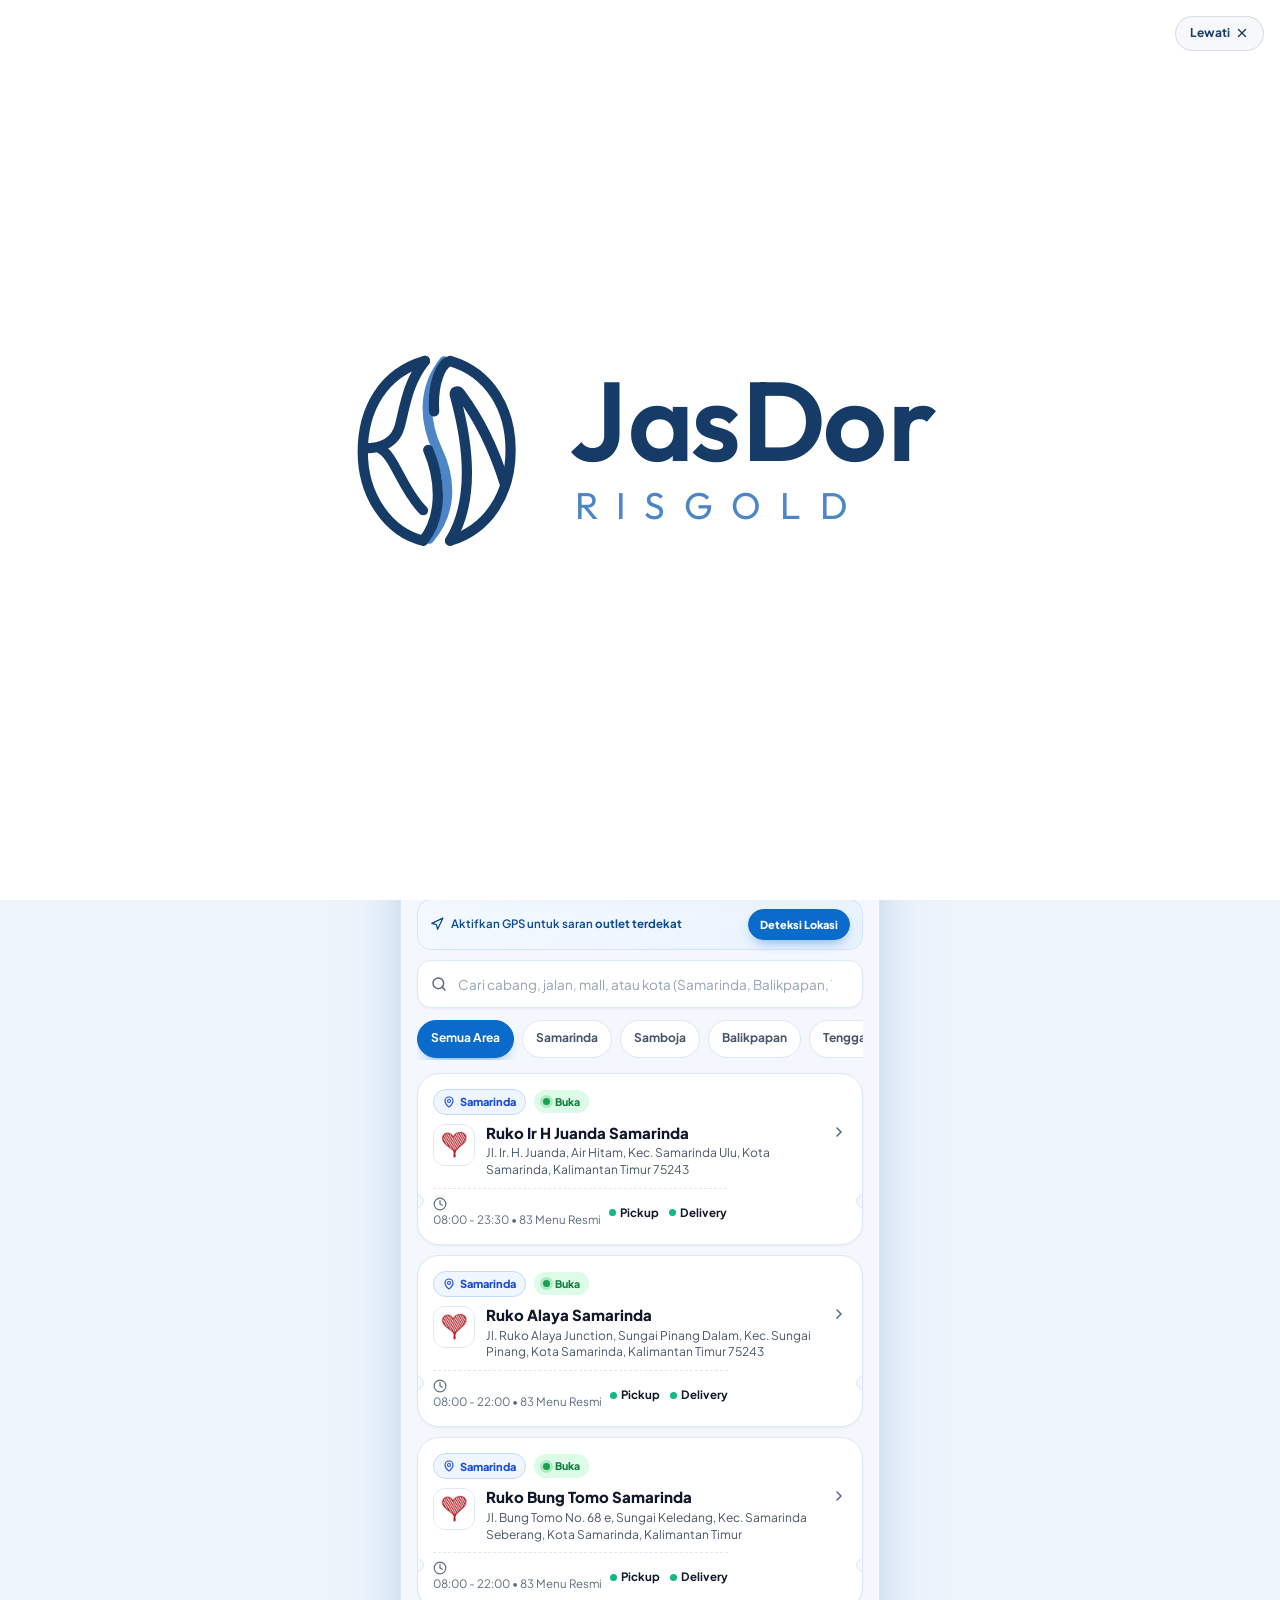
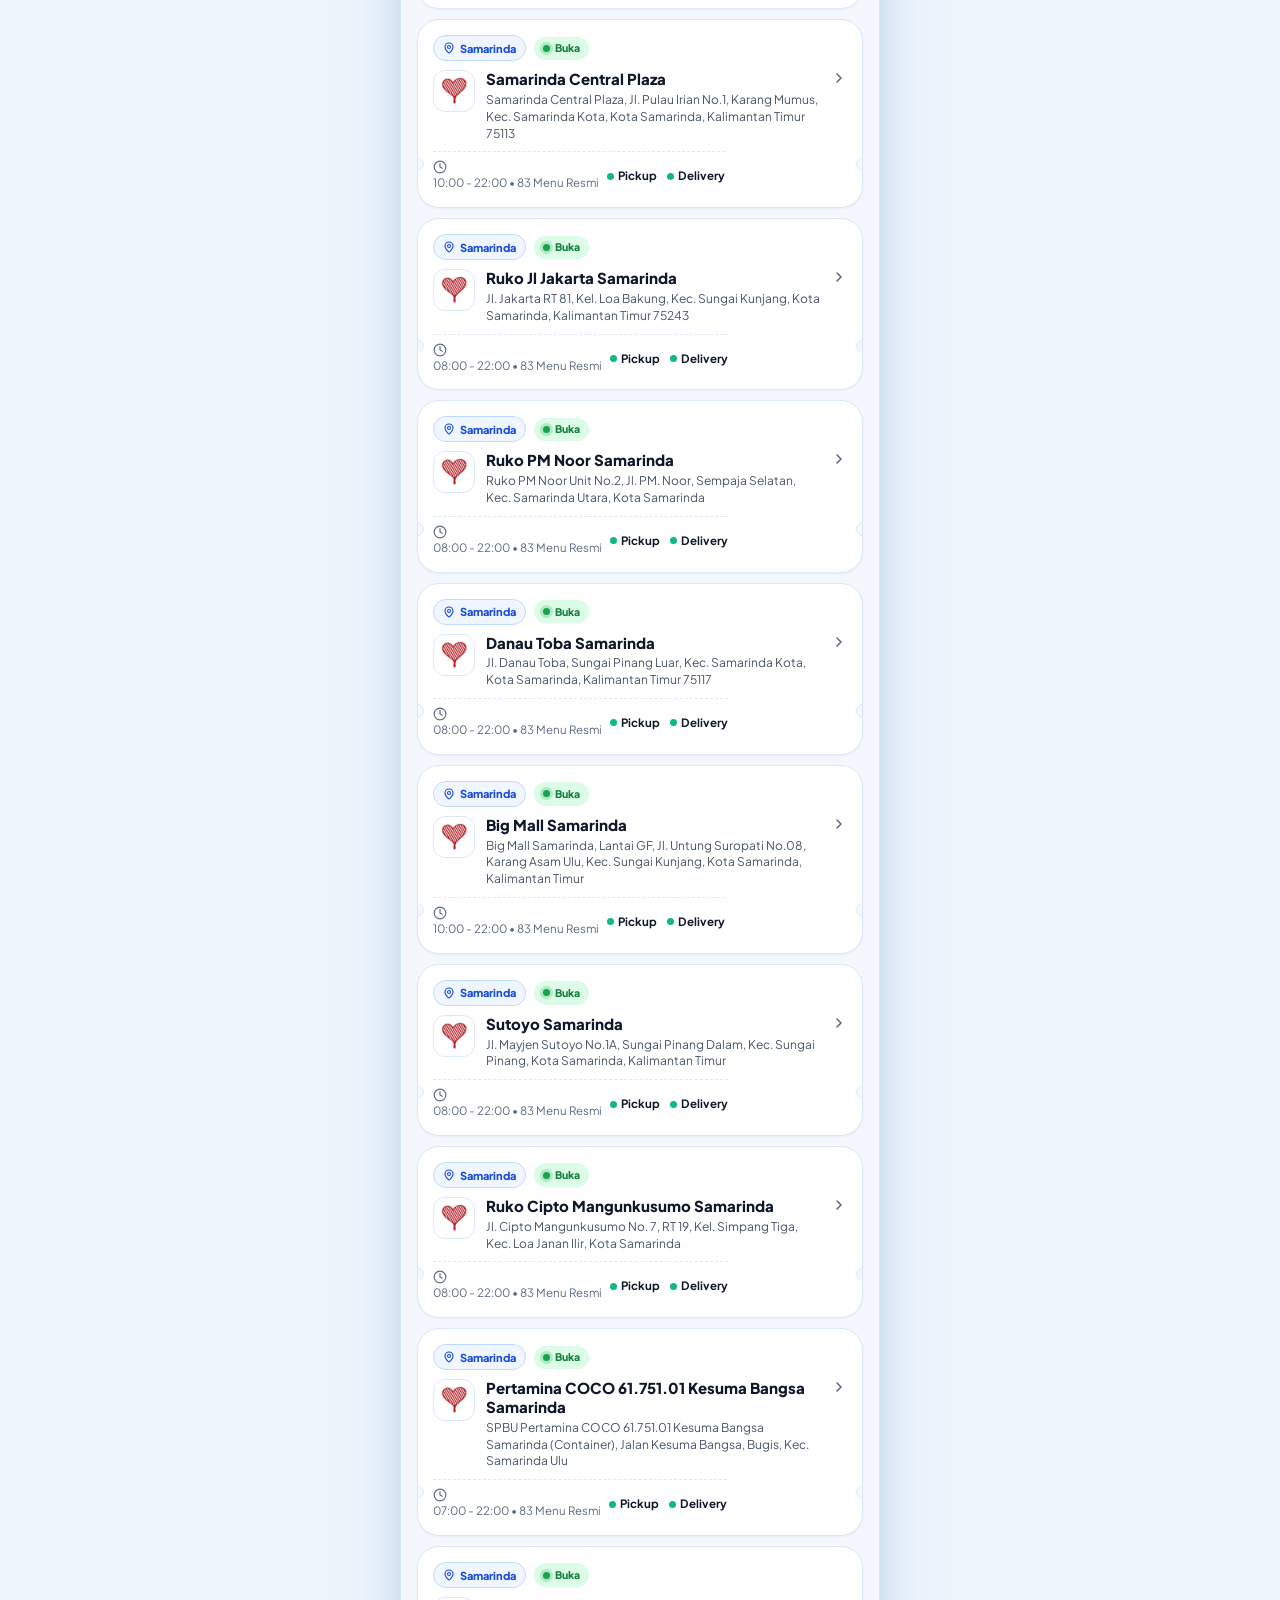
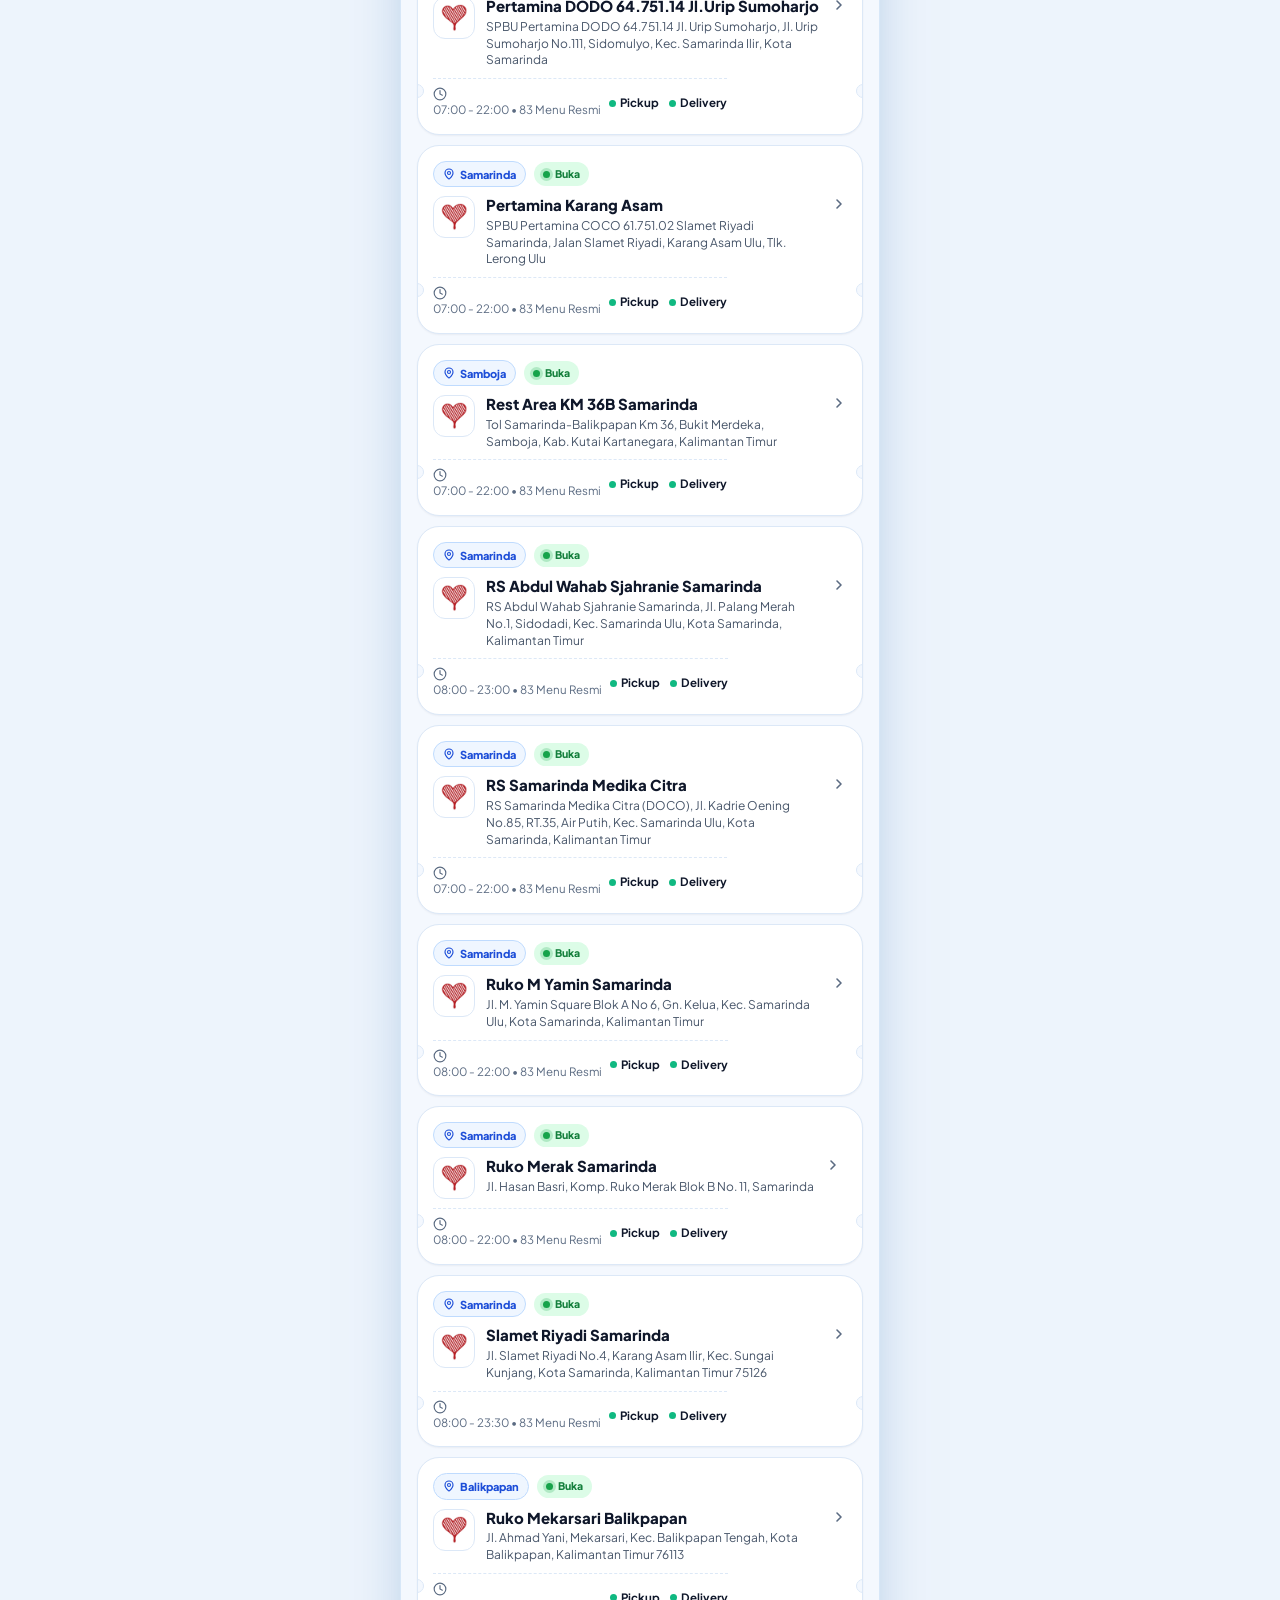
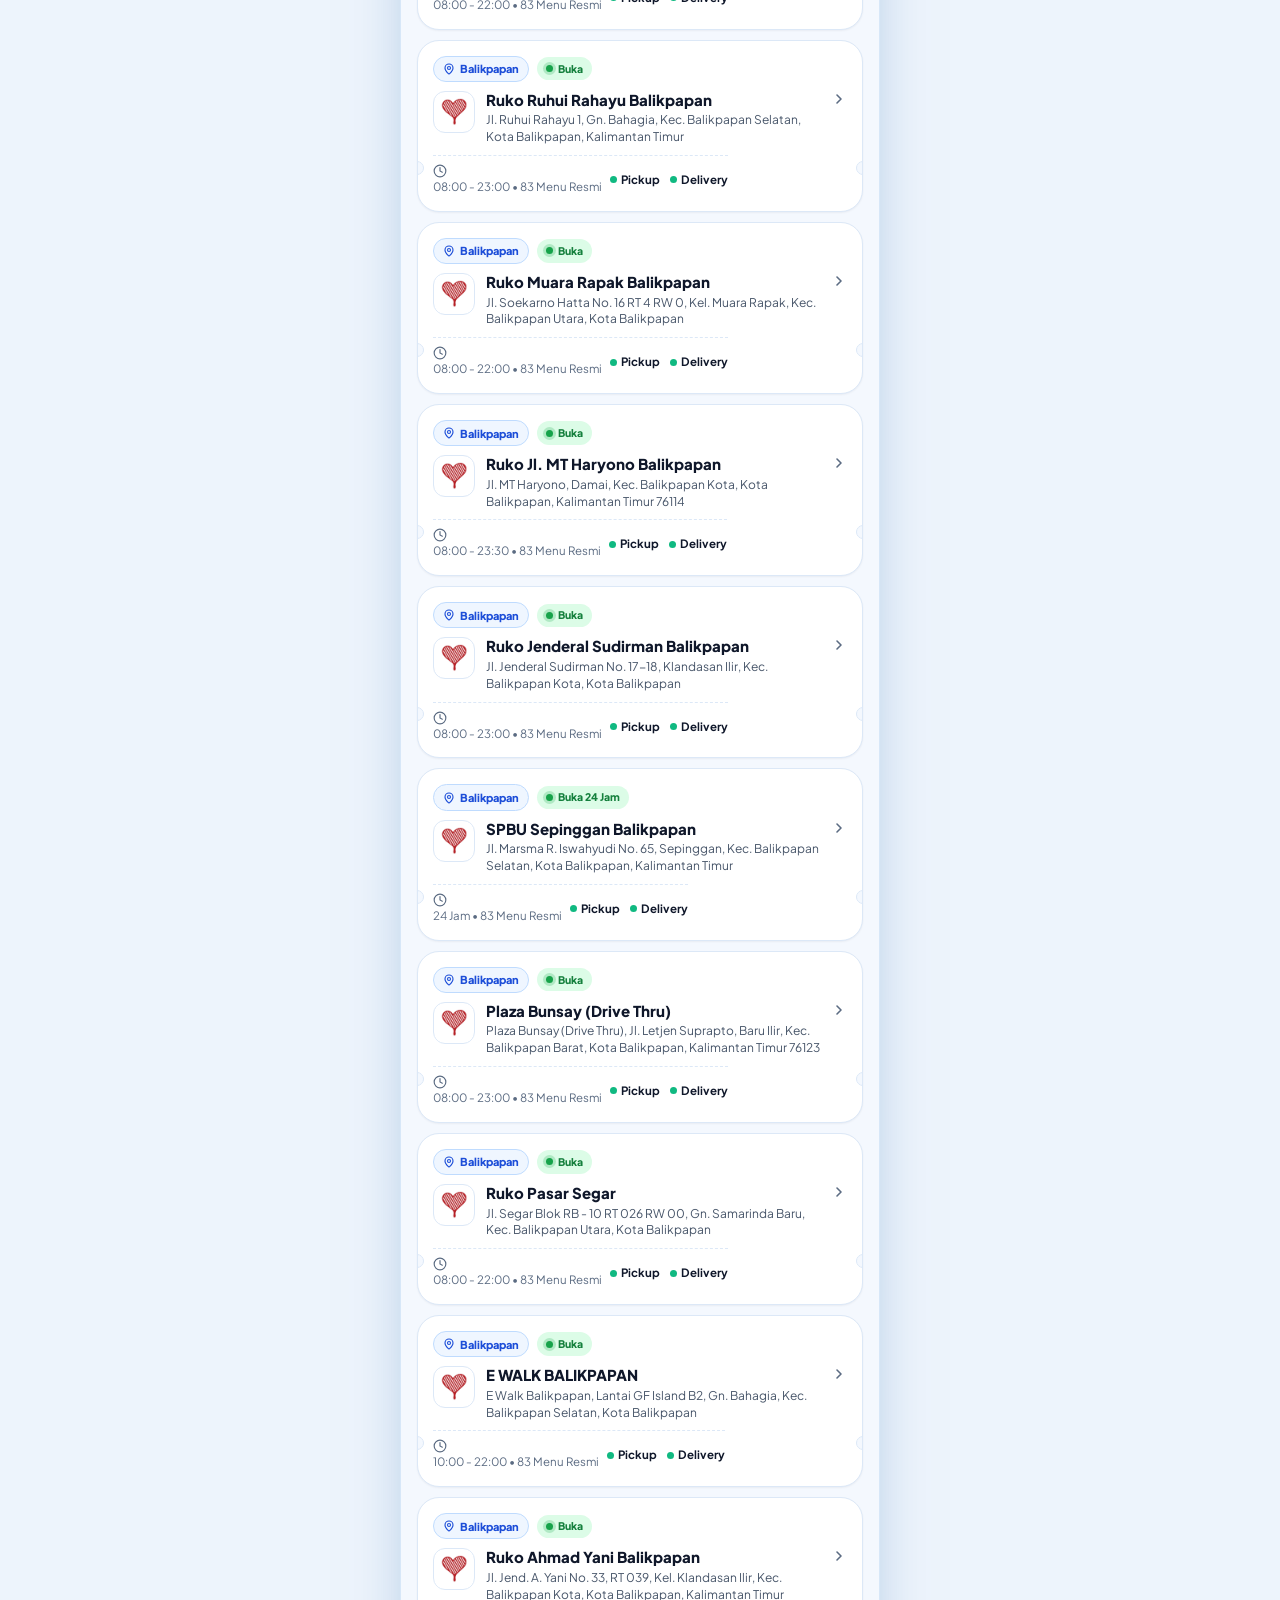
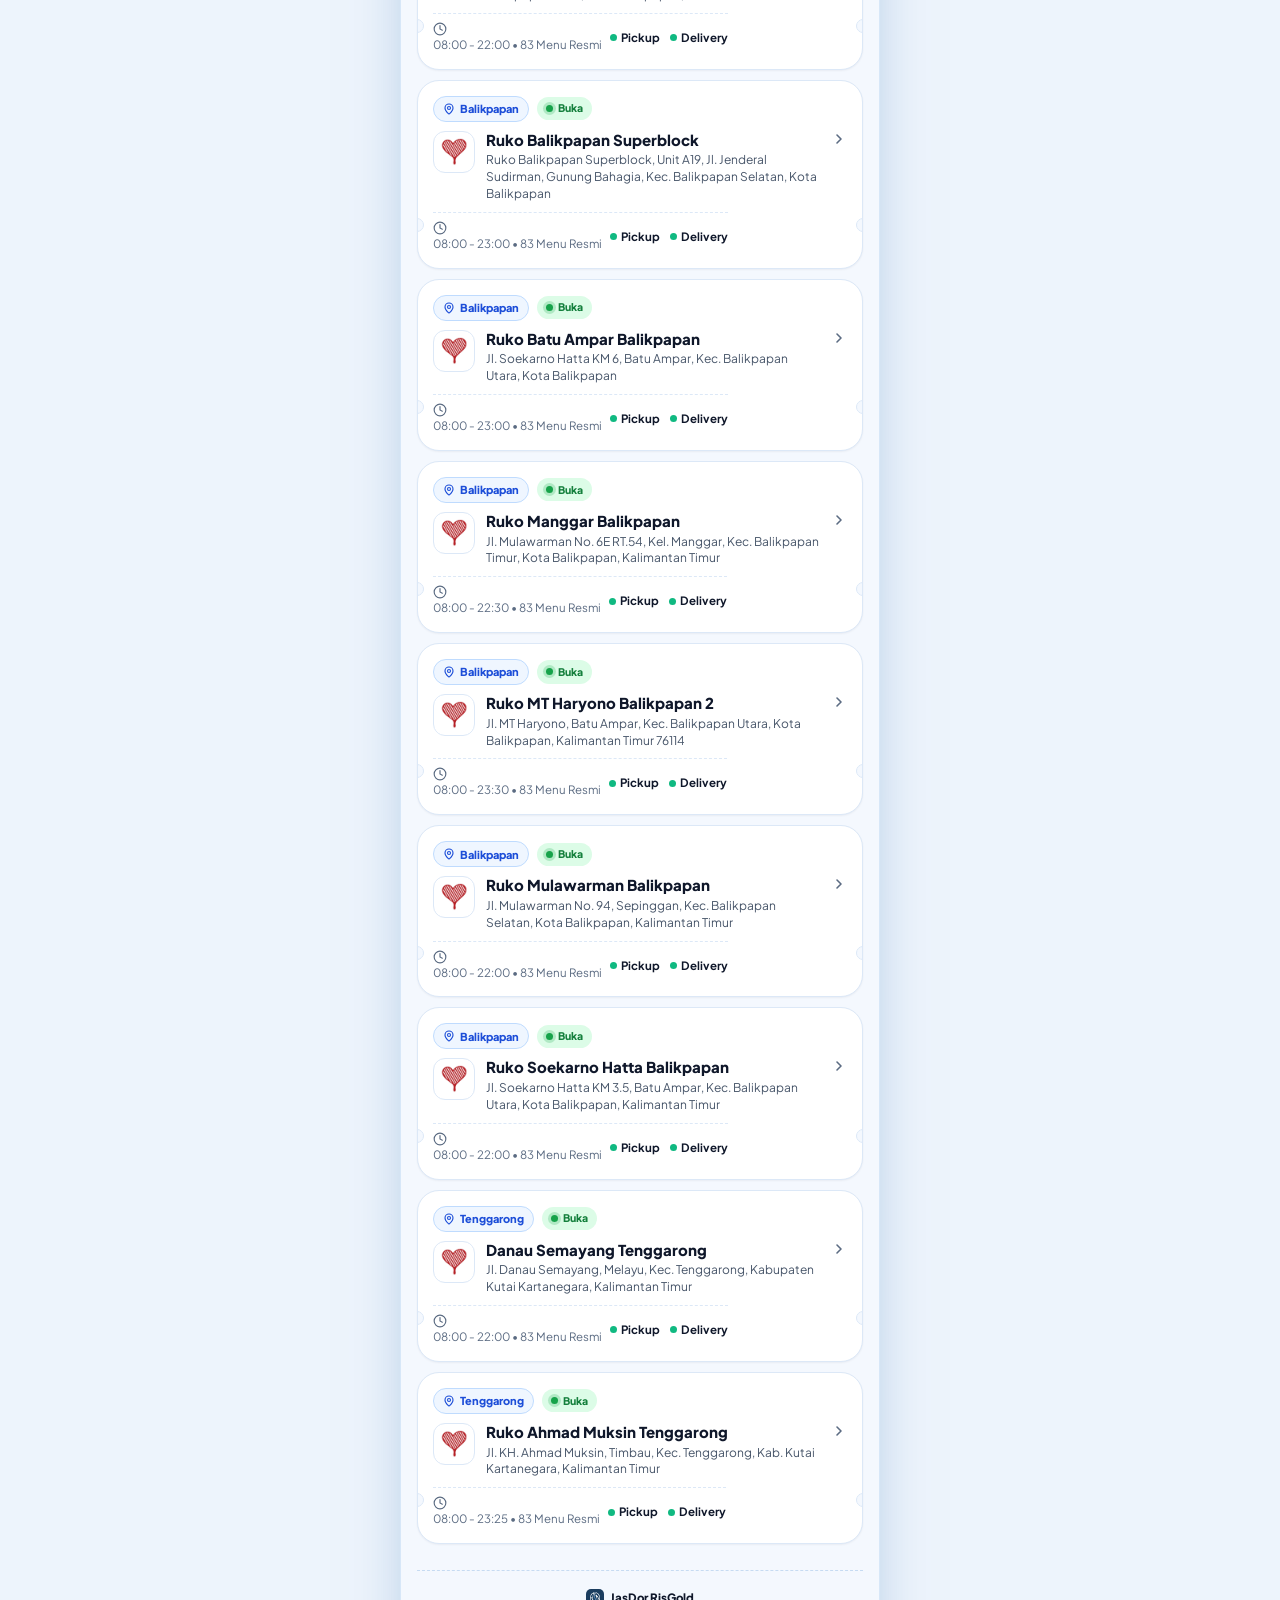
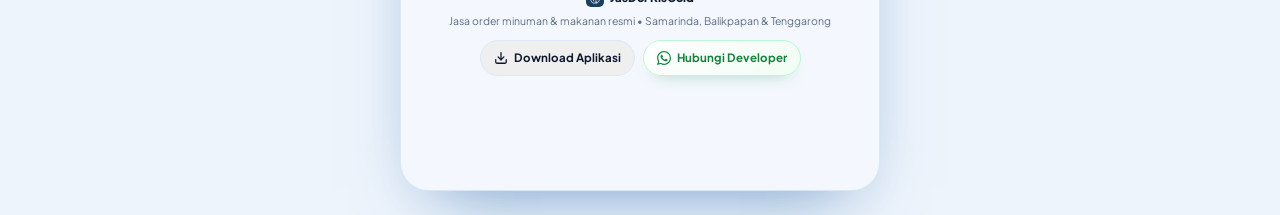
==== commit f404a033: "polish(ui): official vs JasDor spending comparison, remove AI-slop sparkles/long-dashes, upgrade Com" ====
--- a/index.html
+++ b/index.html
@@ -3,14 +3,14 @@
 <head>
   <meta charset="UTF-8" />
   <meta name="viewport" content="width=device-width, initial-scale=1, viewport-fit=cover" />
-  <title>JasDor RisGold — Order Kopi &amp; Camilan Resmi Lebih Hemat</title>
+  <title>JasDor RisGold - Order Kopi &amp; Camilan Resmi Lebih Hemat</title>
   <meta name="description" content="Jasa order minuman dan makanan resmi dari Kopi Kenangan, Fore Coffee, dan Janji Jiwa di Samarinda, Balikpapan &amp; Tenggarong. Harga promo, pesanan rapi lewat WhatsApp." />
   <meta name="robots" content="index, follow" />
   <link rel="canonical" href="https://jasdor.web.id/" />
   <meta name="theme-color" content="#0B6BCB" />
   <meta name="color-scheme" content="light" />
   <meta property="og:site_name" content="JasDor RisGold" />
-  <meta property="og:title" content="JasDor RisGold — Order Kopi &amp; Camilan Resmi Lebih Hemat" />
+  <meta property="og:title" content="JasDor RisGold - Order Kopi &amp; Camilan Resmi Lebih Hemat" />
   <meta property="og:description" content="Jasa order minuman &amp; makanan resmi dari Kopi Kenangan, Fore Coffee, dan Janji Jiwa dengan harga promo outlet di Kalimantan Timur." />
   <meta property="og:type" content="website" />
   <meta property="og:url" content="https://jasdor.web.id/" />
@@ -59,7 +59,7 @@
   <link href="https://fonts.googleapis.com/css2?family=Inter:wght@400;500;600;700&family=Outfit:wght@400;500;600;700&family=Plus+Jakarta+Sans:wght@400;500;600;700;800&display=swap" rel="stylesheet" />
   <link rel="preload" as="image" href="src/assets/header-wordmark.webp" />
 
-  <link rel="stylesheet" href="src/css/app.css?v=6.8" />
+  <link rel="stylesheet" href="src/css/app.css?v=7.2" />
   <link rel="stylesheet" href="src/css/brand-themes.css?v=6.4" />
 </head>
 <body>
@@ -100,13 +100,13 @@
   <!-- Core -->
   <script src="src/js/icons.js?v=6.7"></script>
   <script src="src/js/utils.js?v=6.7"></script>
-  <script src="src/js/supabase-client.js?v=6.8"></script>
+  <script src="src/js/supabase-client.js?v=7.0"></script>
   <script src="src/js/store.js?v=6.2"></script>
   <script src="src/js/cart.js?v=6.2"></script>
   <script src="src/js/customizer.js?v=6.2"></script>
-  <script src="src/js/whatsapp.js?v=6.8"></script>
+  <script src="src/js/whatsapp.js?v=7.2"></script>
   <script src="src/js/receipt-exporter.js?v=6.8"></script>
   <script src="src/js/splash-motion.js?v=6.4"></script>
-  <script src="src/js/app.js?v=6.8"></script>
+  <script src="src/js/app.js?v=7.2"></script>
 </body>
 </html>
--- a/src/css/app.css
+++ b/src/css/app.css
@@ -1,5 +1,5 @@
 /* ============================================================
-   DIBELIIN LEBIH MURAH — DESIGN SYSTEM
+   DIBELIIN LEBIH MURAH - DESIGN SYSTEM
    Clean Blue Coffee Commerce
    Mobile-first • Blue & white • Professional
    ============================================================ */
@@ -64,7 +64,7 @@
   --pad: 16px;
   --safe-b: env(safe-area-inset-bottom, 0px);
 
-  /* Typography — Official Coffee App Standard (Plus Jakarta Sans + Inter, Tabular Nums) */
+  /* Typography - Official Coffee App Standard (Plus Jakarta Sans + Inter, Tabular Nums) */
   --font-heading: "Plus Jakarta Sans", "Inter", ui-sans-serif, system-ui, -apple-system,
     "Segoe UI", Roboto, sans-serif;
   --font-sans: "Plus Jakarta Sans", "Inter", ui-sans-serif, system-ui, -apple-system,
@@ -3307,9 +3307,10 @@
 
 .footer-links {
   display: flex;
+  flex-wrap: wrap;
   align-items: center;
   justify-content: center;
-  gap: 14px;
+  gap: 8px;
   margin-top: 10px;
 }
 
@@ -3317,9 +3318,25 @@
   display: inline-flex;
   align-items: center;
   gap: 6px;
-  padding: 8px 15px;
+  padding: 8px 13px;
   border-radius: 999px;
   border: 1px solid var(--border);
+  font-size: 11.5px;
+  font-weight: 700;
+  text-decoration: none;
+  cursor: pointer;
+}
+
+.footer-dev-btn {
+  border-color: #bbf7d0;
+  background: linear-gradient(135deg, #ffffff 0%, #f0fdf4 100%);
+  color: #15803d;
+  box-shadow: 0 8px 18px -12px rgba(21, 128, 61, 0.45);
+}
+
+.footer-dev-btn:active {
+  transform: scale(0.97);
+}
   background: var(--surface);
   color: var(--body);
   font-size: 12px;
@@ -4668,7 +4685,7 @@
   color: var(--muted);
 }
 
-/* Official Riwayat Transaksi Cards (#/history — inspired by Fore 202514.png) */
+/* Official Riwayat Transaksi Cards (#/history - inspired by Fore 202514.png) */
 .history-device-banner {
   display: flex;
   align-items: flex-start;
@@ -5996,10 +6013,10 @@
        - Clean 4:5 HD Intro Splash + Trust Vector Strip
        - Textured Curved Wave Hero Stage + Ambient Footage + Sculpted Peek Ads (#/outlet)
        - Compact Method Switch & Real GPS Location Bar
-       - Brand-Themed Sculpted Peek Ad Stage (#/menu) — Zero Text/Controls Over Poster
+       - Brand-Themed Sculpted Peek Ad Stage (#/menu) - Zero Text/Controls Over Poster
    ============================================================ */
 
-/* A. LIQUID GLASS STICKY HEADER (.app-top) — Always Pinned Anti-Scroll */
+/* A. LIQUID GLASS STICKY HEADER (.app-top) - Always Pinned Anti-Scroll */
 .app-top {
   position: sticky;
   top: 0;
@@ -6085,9 +6102,9 @@
   width: calc(100% - 20px);
   max-width: calc(var(--shell) - 20px);
   display: grid;
-  grid-template-columns: repeat(4, 1fr);
-  gap: 4px;
-  padding: 6px;
+  grid-template-columns: repeat(5, 1fr);
+  gap: 2px;
+  padding: 5px;
   border-radius: 28px;
   border: 1px solid rgba(255, 255, 255, 0.78);
   background: linear-gradient(
@@ -6127,6 +6144,9 @@
 .bottom-nav-item {
   position: relative;
   min-height: 52px;
+  padding: 4px 2px;
+  font-size: 9.8px;
+  white-space: nowrap;
   border-radius: 22px;
   color: #475569;
   transition: background 0.24s var(--ease), color 0.22s var(--ease), transform 0.16s var(--ease), box-shadow 0.24s var(--ease);
@@ -6598,7 +6618,7 @@
   color: var(--primary);
 }
 
-/* F. BRAND-THEMED SCULPTED PEEK AD STAGE (#/menu) — 100% UNOBSTRUCTED POSTERS */
+/* F. BRAND-THEMED SCULPTED PEEK AD STAGE (#/menu) - 100% UNOBSTRUCTED POSTERS */
 .brand-ad-stage {
   position: relative;
   margin-top: 12px;
@@ -7774,16 +7794,15 @@
   white-space: nowrap;
 }
 
-.wa-bubble-photo-btn {
+.wa-bubble-photo-wrap {
   display: block;
   width: 100%;
-  padding: 0;
   margin-bottom: 7px;
-  border: 0;
   border-radius: 12px;
   overflow: hidden;
   background: #dbeafe;
-  cursor: pointer;
+  user-select: none;
+  -webkit-user-select: none;
 }
 
 .wa-bubble-photo {
@@ -7791,6 +7810,7 @@
   max-height: 240px;
   object-fit: cover;
   display: block;
+  pointer-events: none;
 }
 
 .wa-bubble-text {
@@ -7889,3 +7909,346 @@
   font-weight: 800;
   flex-shrink: 0;
 }
+
+/* ============================================================
+   HISTORY V2 - SAVINGS SUMMARY HERO & CLEAN ZERO-WRAP ORDER CARD
+   ============================================================ */
+.history-hero-card {
+  position: relative;
+  overflow: hidden;
+  padding: 16px;
+  border-radius: 22px;
+  color: #ffffff;
+  background: linear-gradient(135deg, #084f99 0%, #0b6bcb 62%, #1d8cf8 100%);
+  box-shadow: 0 18px 36px -22px rgba(8, 79, 153, 0.72);
+}
+
+.history-hero-card::after {
+  content: "";
+  position: absolute;
+  top: -36px;
+  right: -30px;
+  width: 130px;
+  height: 130px;
+  border-radius: 50%;
+  background: radial-gradient(circle, rgba(251, 191, 36, 0.28) 0%, transparent 70%);
+  pointer-events: none;
+}
+
+.history-hero-top {
+  display: flex;
+  align-items: flex-start;
+  justify-content: space-between;
+  gap: 10px;
+  margin-bottom: 12px;
+}
+
+.history-hero-eyebrow {
+  font-size: 9.8px;
+  font-weight: 800;
+  letter-spacing: 0.09em;
+  color: rgba(255, 255, 255, 0.78);
+}
+
+.history-hero-title {
+  margin-top: 2px;
+  font-size: 17px;
+  font-weight: 800;
+  letter-spacing: -0.02em;
+  color: #ffffff;
+}
+
+.history-hero-badge {
+  display: inline-flex;
+  align-items: center;
+  gap: 4px;
+  padding: 4px 10px;
+  border-radius: 999px;
+  background: rgba(255, 255, 255, 0.16);
+  border: 1px solid rgba(255, 255, 255, 0.26);
+  color: #fef3c7;
+  font-size: 10.5px;
+  font-weight: 800;
+  flex-shrink: 0;
+}
+
+.history-hero-stats {
+  display: grid;
+  grid-template-columns: 1fr 1fr;
+  gap: 9px;
+}
+
+.history-stat-box {
+  padding: 10px 12px;
+  border-radius: 14px;
+  background: rgba(255, 255, 255, 0.14);
+  border: 1px solid rgba(255, 255, 255, 0.2);
+  backdrop-filter: blur(8px);
+  -webkit-backdrop-filter: blur(8px);
+}
+
+.history-stat-box small {
+  display: block;
+  font-size: 10.5px;
+  font-weight: 600;
+  color: rgba(255, 255, 255, 0.82);
+}
+
+.history-stat-box strong {
+  display: block;
+  margin-top: 3px;
+  font-size: 16px;
+  font-weight: 800;
+  font-variant-numeric: tabular-nums;
+  color: #ffffff;
+  white-space: nowrap;
+}
+
+.history-stat-box.is-official strong {
+  color: rgba(255, 255, 255, 0.88);
+  text-decoration: line-through;
+  text-decoration-color: rgba(255, 255, 255, 0.48);
+  text-decoration-thickness: 1.5px;
+}
+
+.history-stat-box.is-savings strong {
+  color: #a7f3d0;
+}
+
+.history-hero-diff {
+  margin-top: 10px;
+  padding: 8px 11px;
+  border-radius: 12px;
+  background: rgba(15, 23, 42, 0.18);
+  border: 1px solid rgba(255, 255, 255, 0.16);
+  font-size: 11.5px;
+  line-height: 1.4;
+  color: rgba(255, 255, 255, 0.92);
+}
+
+.history-hero-diff strong {
+  color: #fde68a;
+  font-weight: 800;
+}
+
+/* ============================================================
+   PROFESSIONAL COMING SOON BRAND PANEL
+   ============================================================ */
+.coming-soon-panel {
+  padding: 18px 16px;
+  border-radius: 20px;
+  background: linear-gradient(160deg, #ffffff 0%, #f8fafc 100%);
+  border: 1px solid #e2e8f0;
+  box-shadow: 0 14px 32px -24px rgba(15, 23, 42, 0.25);
+}
+
+.coming-soon-head {
+  display: flex;
+  align-items: center;
+  gap: 12px;
+}
+
+.coming-soon-logo {
+  width: 52px;
+  height: 52px;
+  flex-shrink: 0;
+  border-radius: 14px;
+  background: #ffffff;
+  border: 1px solid #e2e8f0;
+  padding: 5px;
+  display: grid;
+  place-items: center;
+  box-shadow: 0 6px 16px -12px rgba(15, 23, 42, 0.35);
+}
+
+.coming-soon-logo img {
+  width: 100%;
+  height: 100%;
+  object-fit: contain;
+}
+
+.coming-soon-head-copy {
+  min-width: 0;
+}
+
+.coming-soon-tag {
+  display: inline-block;
+  padding: 3px 9px;
+  border-radius: 999px;
+  background: #fff7ed;
+  border: 1px solid #fed7aa;
+  color: #c2410c;
+  font-size: 10px;
+  font-weight: 800;
+  letter-spacing: 0.05em;
+  text-transform: uppercase;
+}
+
+.coming-soon-head-copy h3 {
+  margin-top: 4px;
+  font-size: 15px;
+  font-weight: 800;
+  letter-spacing: -0.02em;
+  color: var(--ink);
+}
+
+.coming-soon-desc {
+  margin-top: 10px;
+  font-size: 12px;
+  line-height: 1.55;
+  color: var(--body);
+}
+
+.coming-soon-alt {
+  margin-top: 14px;
+  padding-top: 12px;
+  border-top: 1px solid #e2e8f0;
+}
+
+.coming-soon-alt-label {
+  display: block;
+  font-size: 11px;
+  font-weight: 700;
+  color: var(--muted);
+  margin-bottom: 8px;
+}
+
+.coming-soon-alt-list {
+  display: flex;
+  flex-wrap: wrap;
+  gap: 7px;
+}
+
+.coming-soon-alt-btn {
+  display: inline-flex;
+  align-items: center;
+  gap: 6px;
+  padding: 6px 11px;
+  border-radius: 999px;
+  border: 1px solid #dbeafe;
+  background: #f0f7ff;
+  color: var(--primary-deep);
+  font-size: 11.5px;
+  font-weight: 700;
+  cursor: pointer;
+}
+
+.coming-soon-alt-btn img {
+  width: 16px;
+  height: 16px;
+  border-radius: 4px;
+  object-fit: contain;
+}
+
+.coming-soon-alt-btn:active {
+  transform: scale(0.97);
+}
+
+.history-track-card {
+  padding: 8px;
+  border-radius: 16px;
+  background: #ffffff;
+  border: 1px solid var(--border);
+  box-shadow: var(--shadow-xs);
+}
+
+.history-admin-note {
+  padding: 8px 11px;
+  border-radius: 11px;
+  background: #f0f7ff;
+  border: 1px solid #dbeafe;
+  font-size: 11.5px;
+  line-height: 1.45;
+  color: var(--body);
+}
+
+.history-foot-v2 {
+  display: flex;
+  flex-direction: column;
+  gap: 10px;
+  padding-top: 11px;
+  border-top: 1px dashed var(--border);
+}
+
+.history-total-row {
+  display: flex;
+  align-items: center;
+  justify-content: space-between;
+  gap: 12px;
+}
+
+.history-total-meta {
+  display: flex;
+  flex-direction: column;
+  gap: 1px;
+  min-width: 0;
+}
+
+.history-total-meta span {
+  font-size: 11.5px;
+  font-weight: 700;
+  color: var(--body);
+}
+
+.history-total-meta small {
+  font-size: 10.5px;
+  color: var(--muted);
+}
+
+.history-save-inline {
+  font-style: normal;
+  font-weight: 700;
+  color: var(--success);
+}
+
+.history-total-amount {
+  font-size: 16.5px;
+  font-weight: 900;
+  font-variant-numeric: tabular-nums;
+  color: var(--primary);
+  white-space: nowrap;
+  flex-shrink: 0;
+}
+
+.history-actions-util {
+  display: grid;
+  grid-template-columns: repeat(3, 1fr);
+  gap: 7px;
+}
+
+.history-util-btn {
+  display: inline-flex;
+  align-items: center;
+  justify-content: center;
+  gap: 5px;
+  min-height: 37px;
+  padding: 6px 8px;
+  border-radius: 12px;
+  border: 1px solid #dbeafe;
+  background: #f0f7ff;
+  color: var(--primary-deep);
+  font-size: 11px;
+  font-weight: 700;
+  white-space: nowrap;
+  text-decoration: none;
+  cursor: pointer;
+  transition: transform 0.14s ease, background 0.14s ease;
+}
+
+.history-util-btn:active {
+  transform: scale(0.97);
+}
+
+.history-util-btn.is-review {
+  background: #fffbeb;
+  border-color: #fde68a;
+  color: #b45309;
+}
+
+.history-reorder-btn {
+  width: 100%;
+  min-height: 40px;
+  border-radius: 13px;
+  font-size: 12.5px;
+  font-weight: 800;
+}
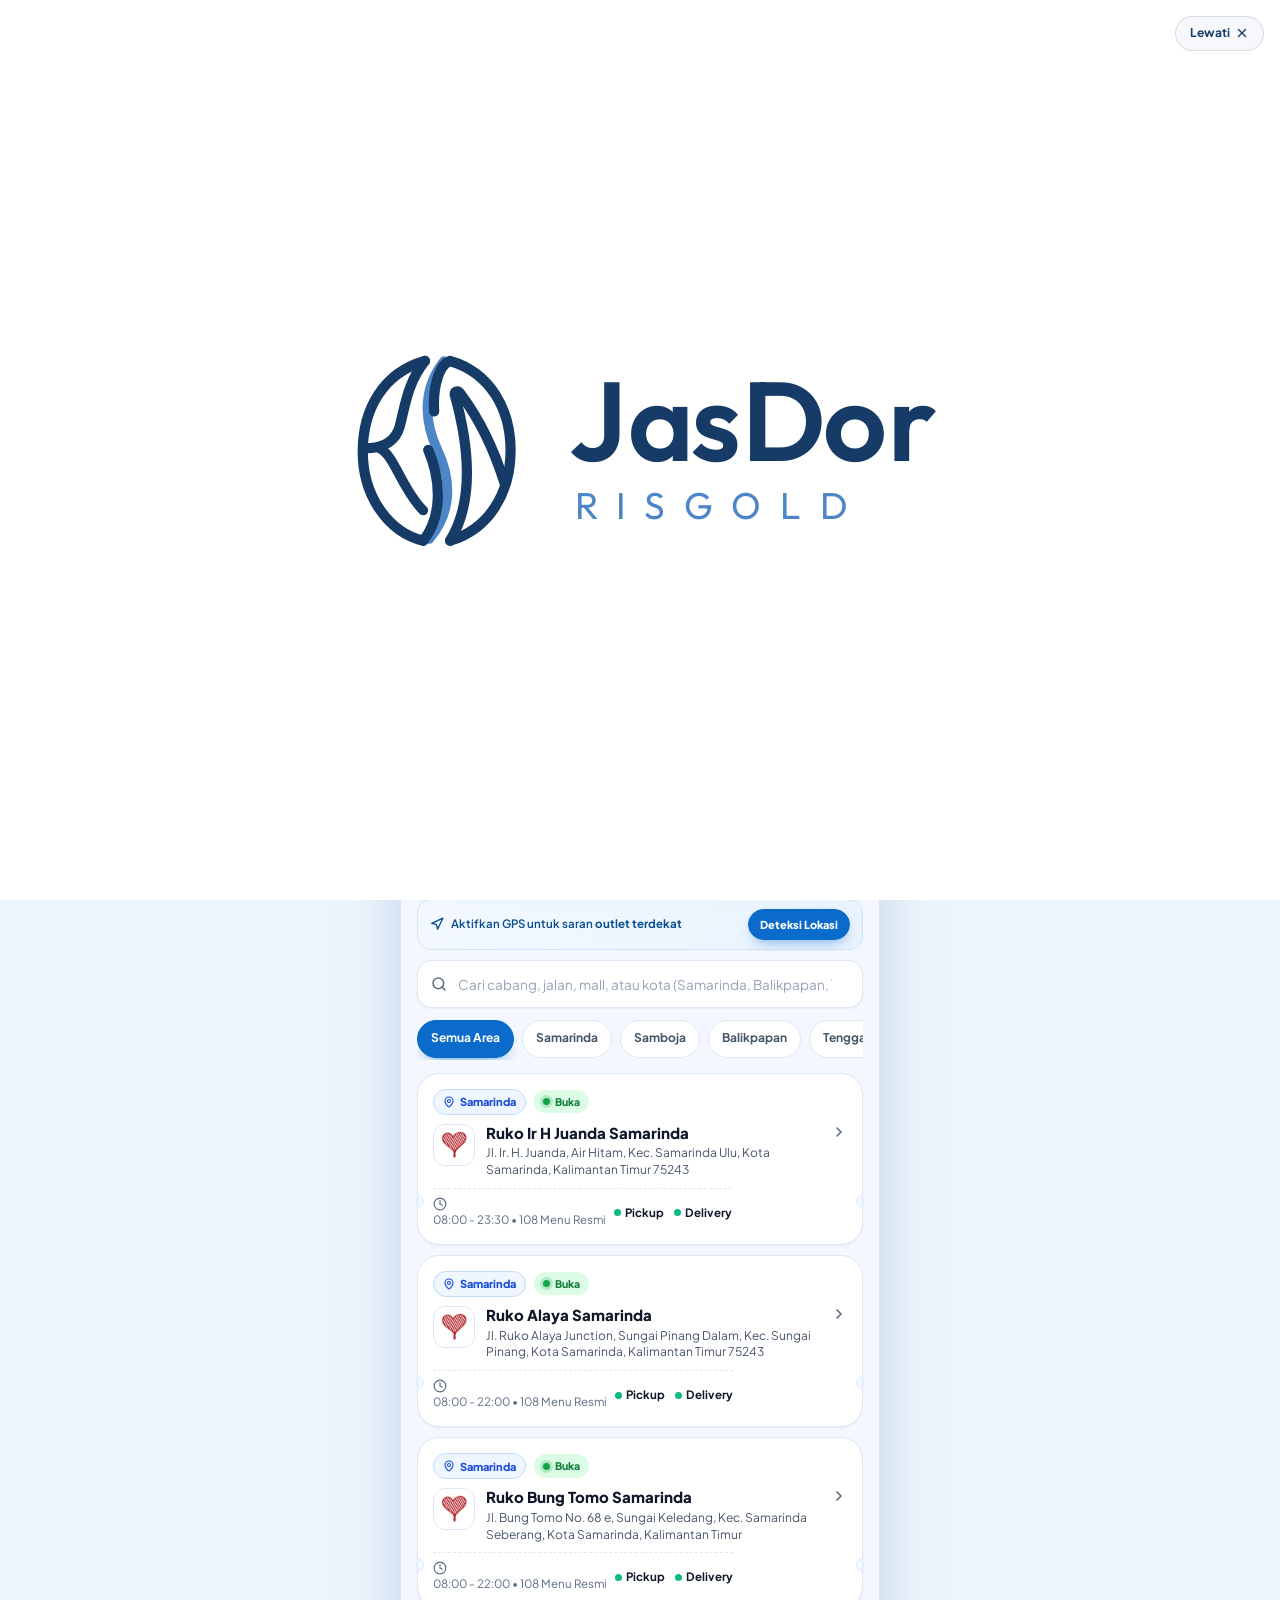
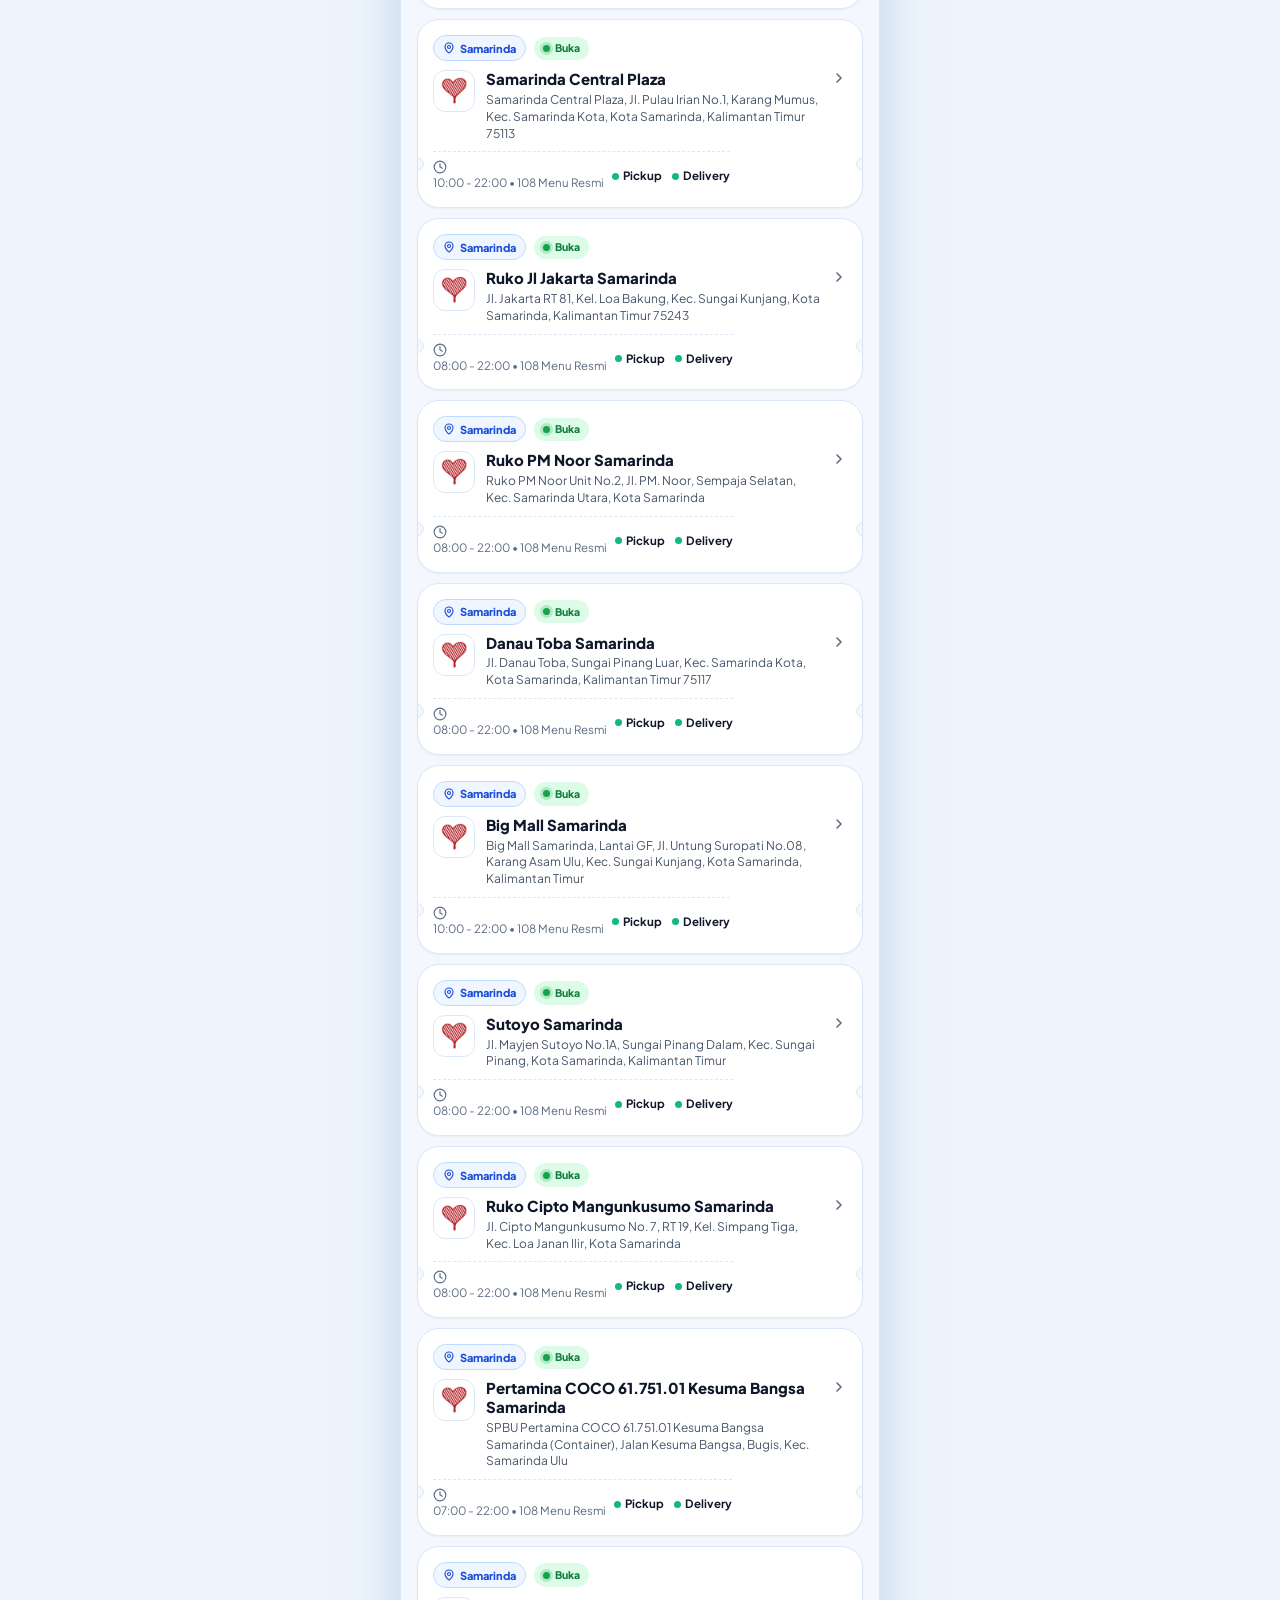
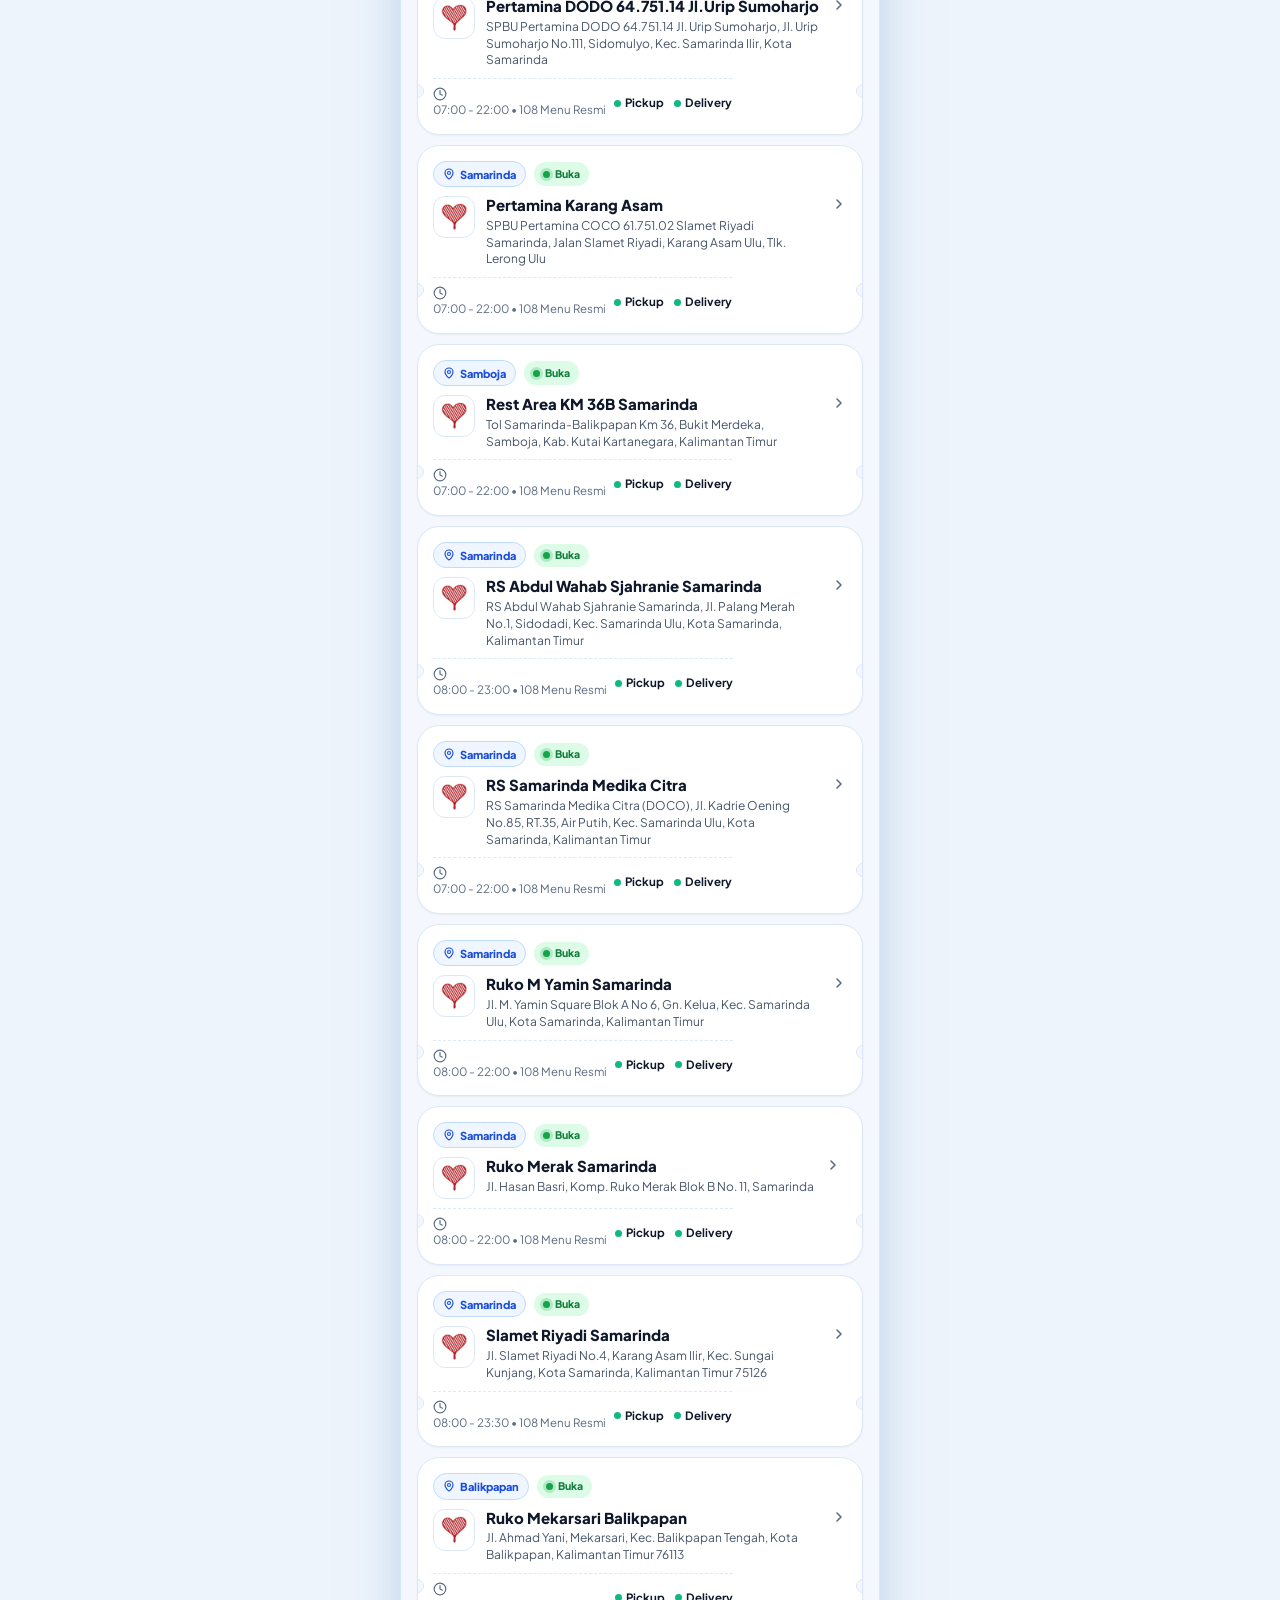
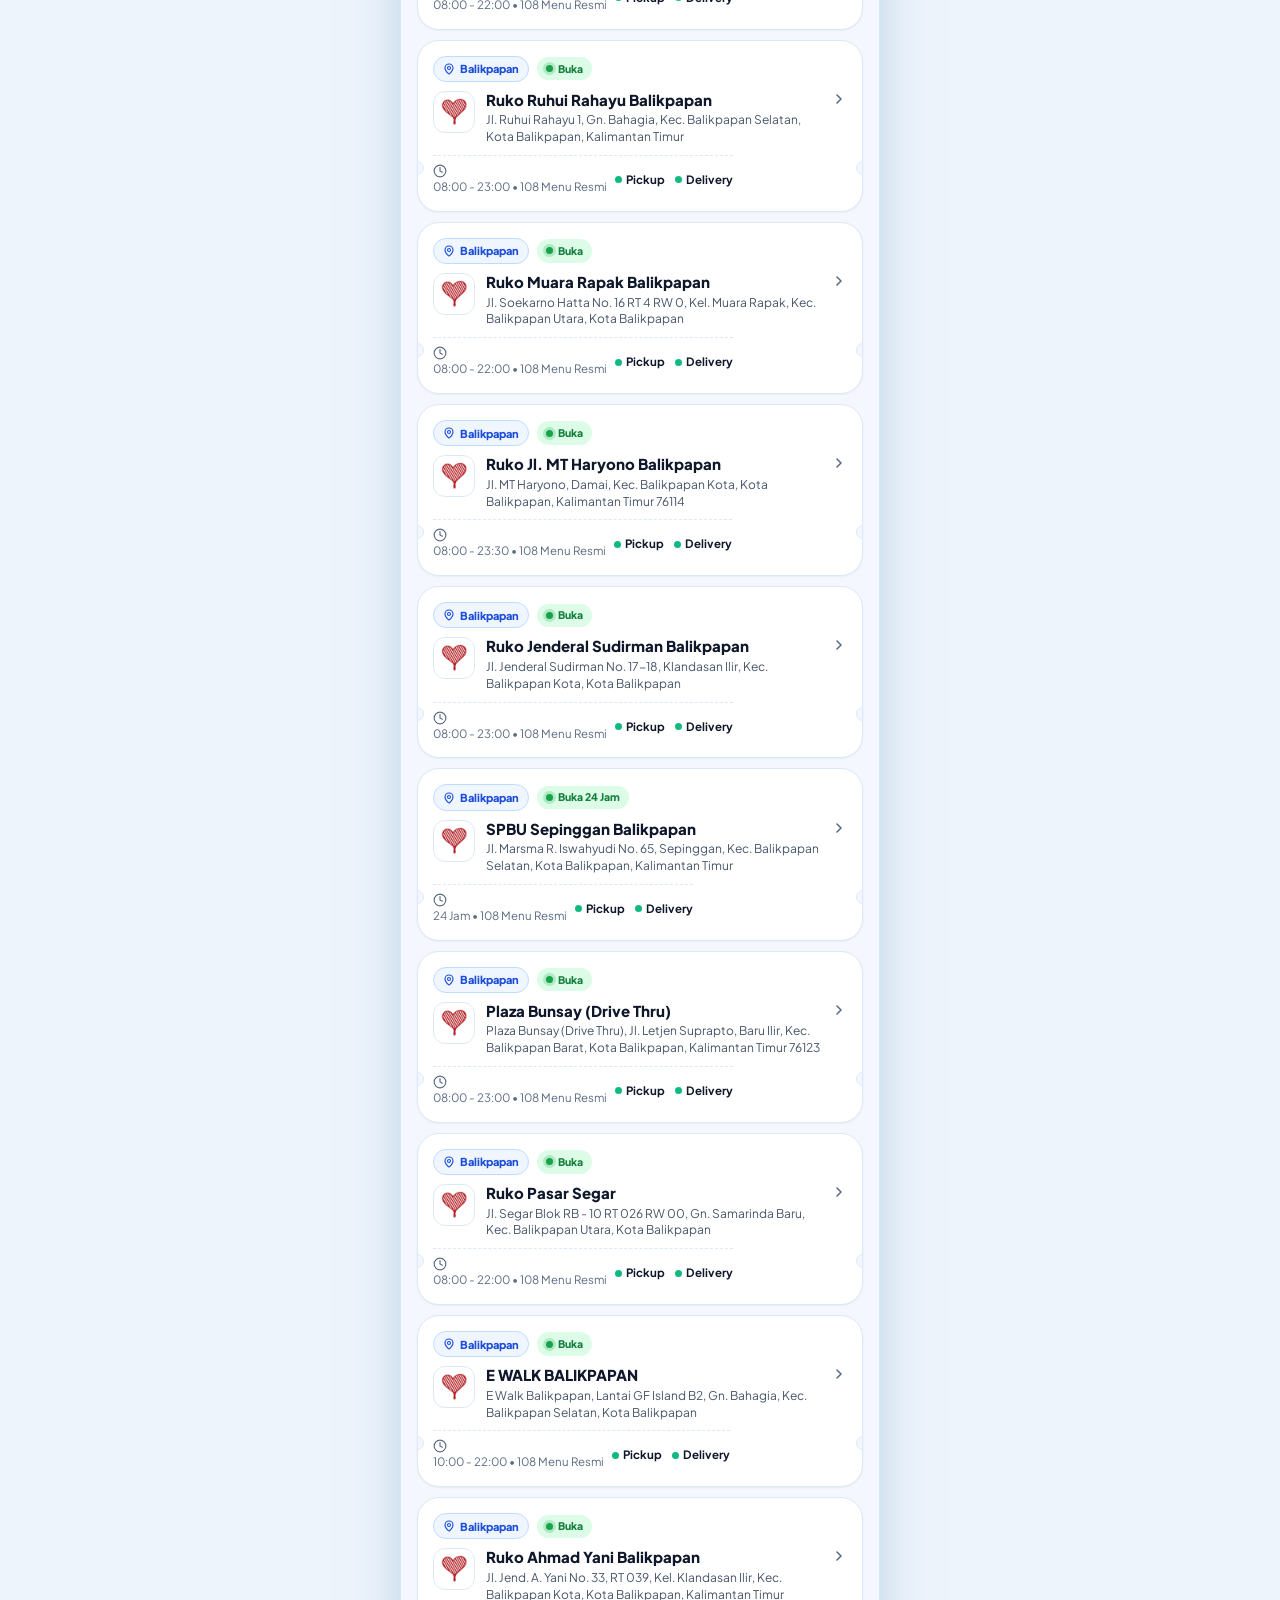
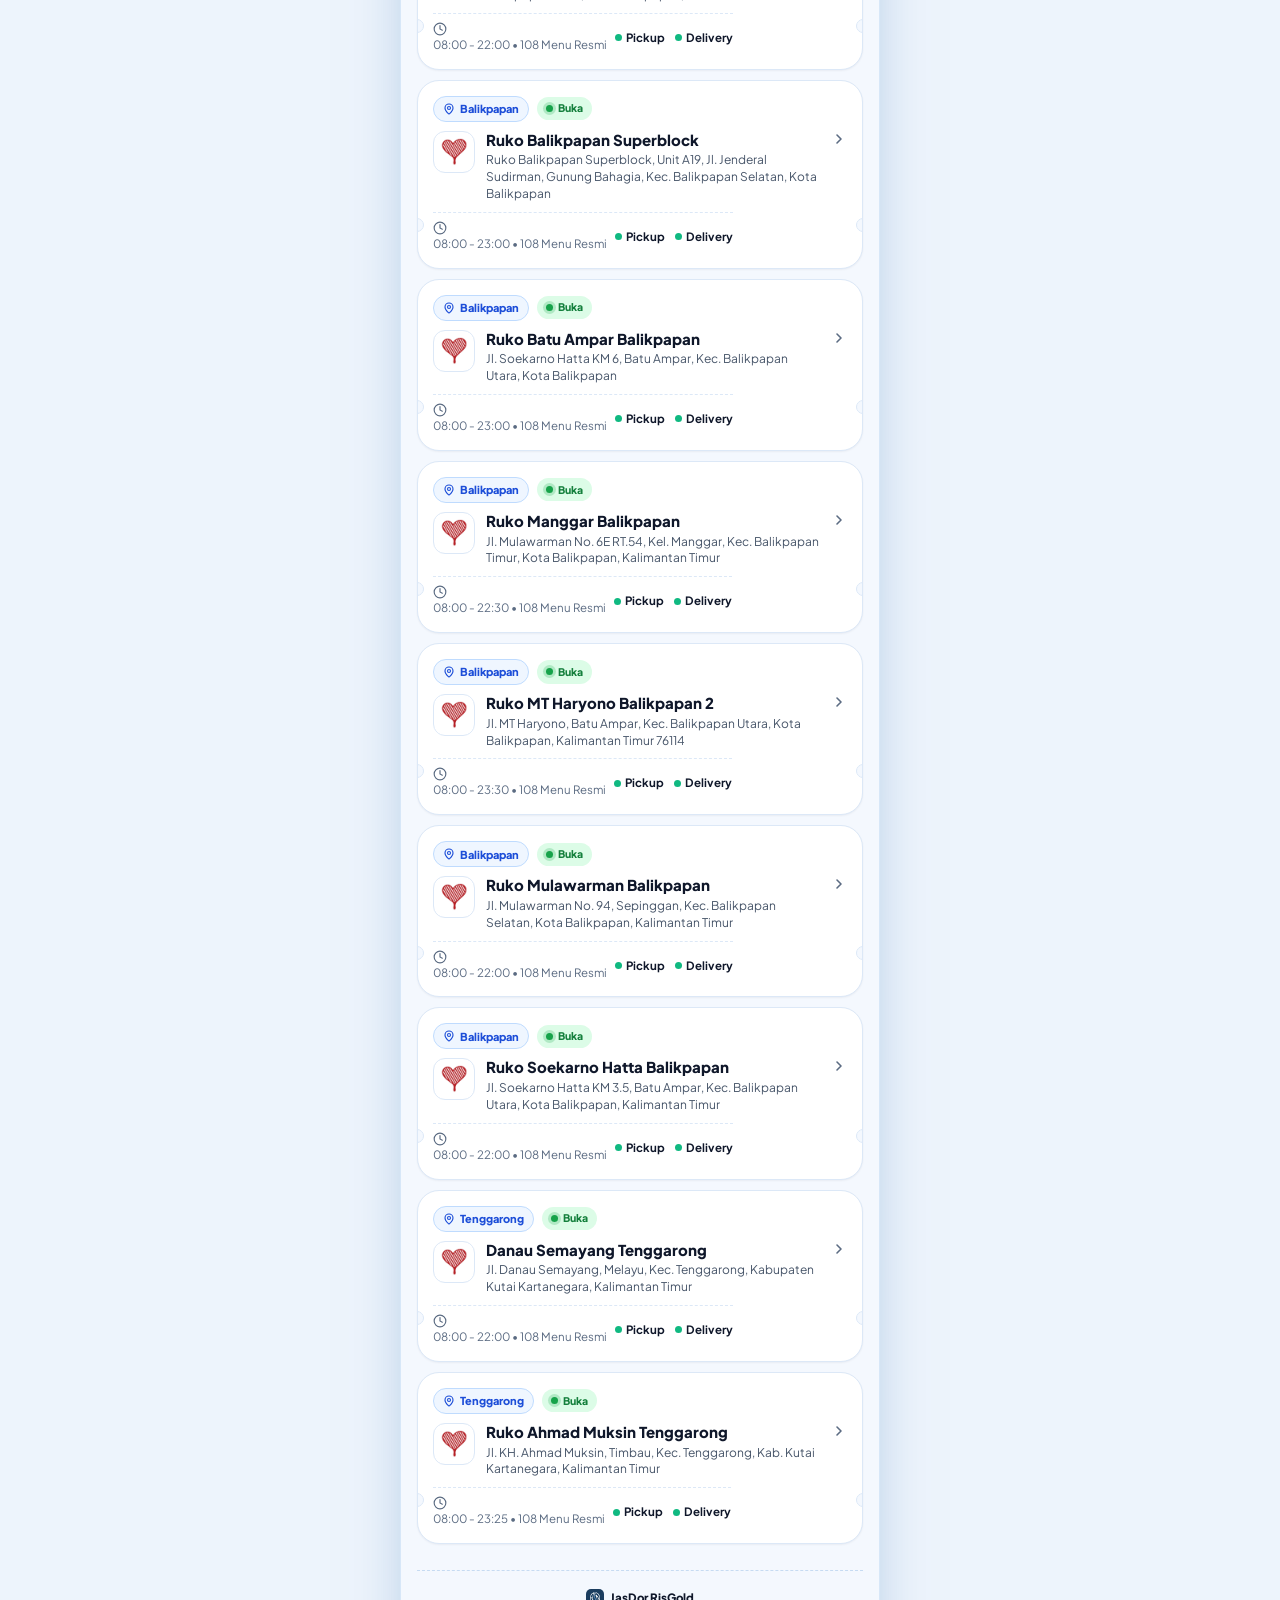
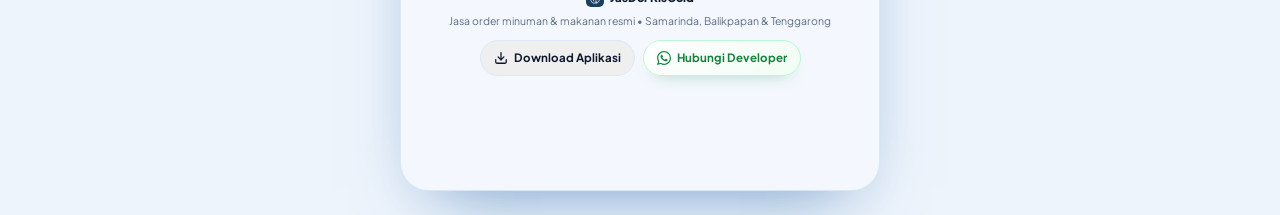
==== commit 72adf777: "feat(catalog): sync all Kenangan/Fore/JanjiJiwa prices, bundles, Satuan, options, and admin fees 1:1" ====
--- a/index.html
+++ b/index.html
@@ -92,21 +92,21 @@
   <script src="src/data/config.js?v=6.8"></script>
   <script src="src/data/brands/tomoro.js?v=6.2"></script>
   <script src="src/data/brands/fore.js?v=6.2"></script>
-  <script src="src/data/brands/kenangan.js?v=6.2"></script>
+  <script src="src/data/brands/kenangan.js?v=7.5"></script>
   <script src="src/data/brands/janji-jiwa.js?v=6.2"></script>
-  <script src="src/data/brands.js?v=6.2"></script>
+  <script src="src/data/brands.js?v=7.5"></script>
   <script src="src/data/outlets.js?v=6.2"></script>
 
   <!-- Core -->
   <script src="src/js/icons.js?v=6.7"></script>
   <script src="src/js/utils.js?v=6.7"></script>
-  <script src="src/js/supabase-client.js?v=7.0"></script>
+  <script src="src/js/supabase-client.js?v=7.4"></script>
   <script src="src/js/store.js?v=6.2"></script>
-  <script src="src/js/cart.js?v=6.2"></script>
+  <script src="src/js/cart.js?v=7.3"></script>
   <script src="src/js/customizer.js?v=6.2"></script>
-  <script src="src/js/whatsapp.js?v=7.2"></script>
+  <script src="src/js/whatsapp.js?v=7.5"></script>
   <script src="src/js/receipt-exporter.js?v=6.8"></script>
   <script src="src/js/splash-motion.js?v=6.4"></script>
-  <script src="src/js/app.js?v=7.2"></script>
+  <script src="src/js/app.js?v=7.5"></script>
 </body>
 </html>
